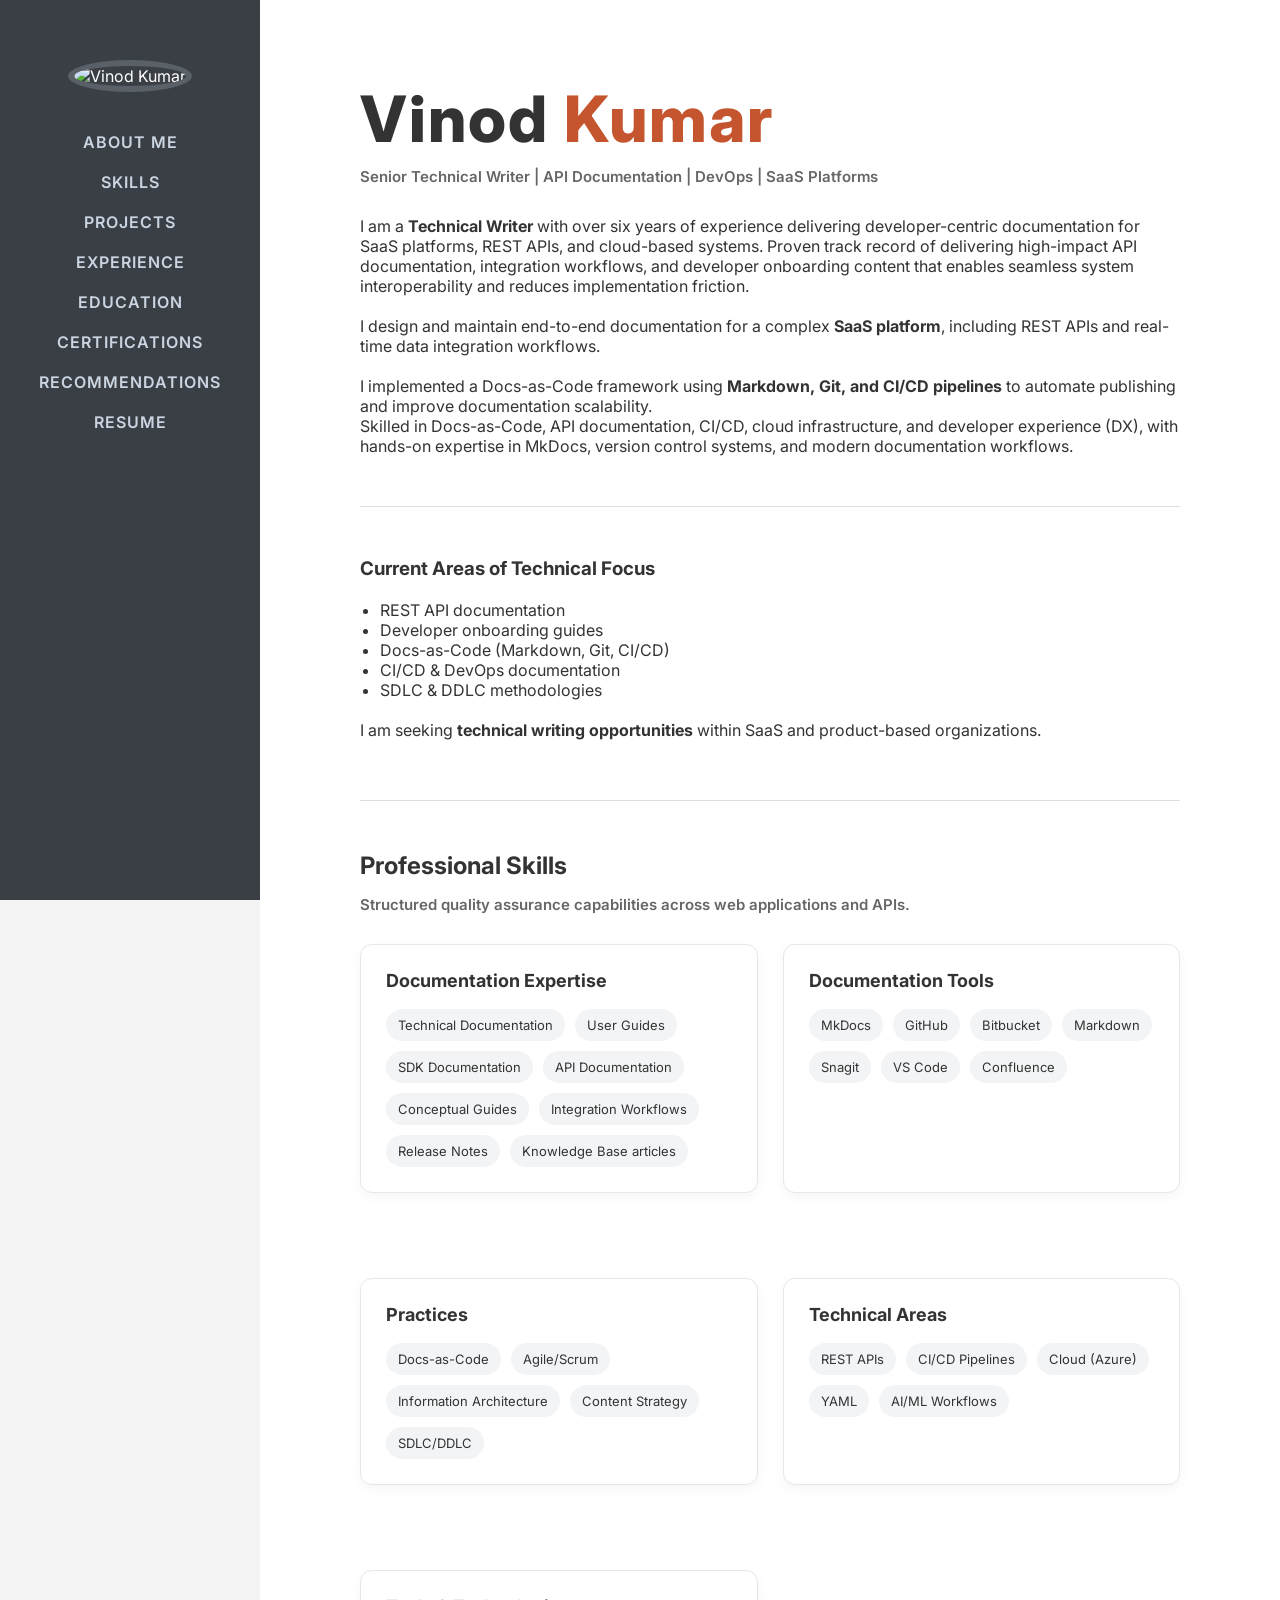
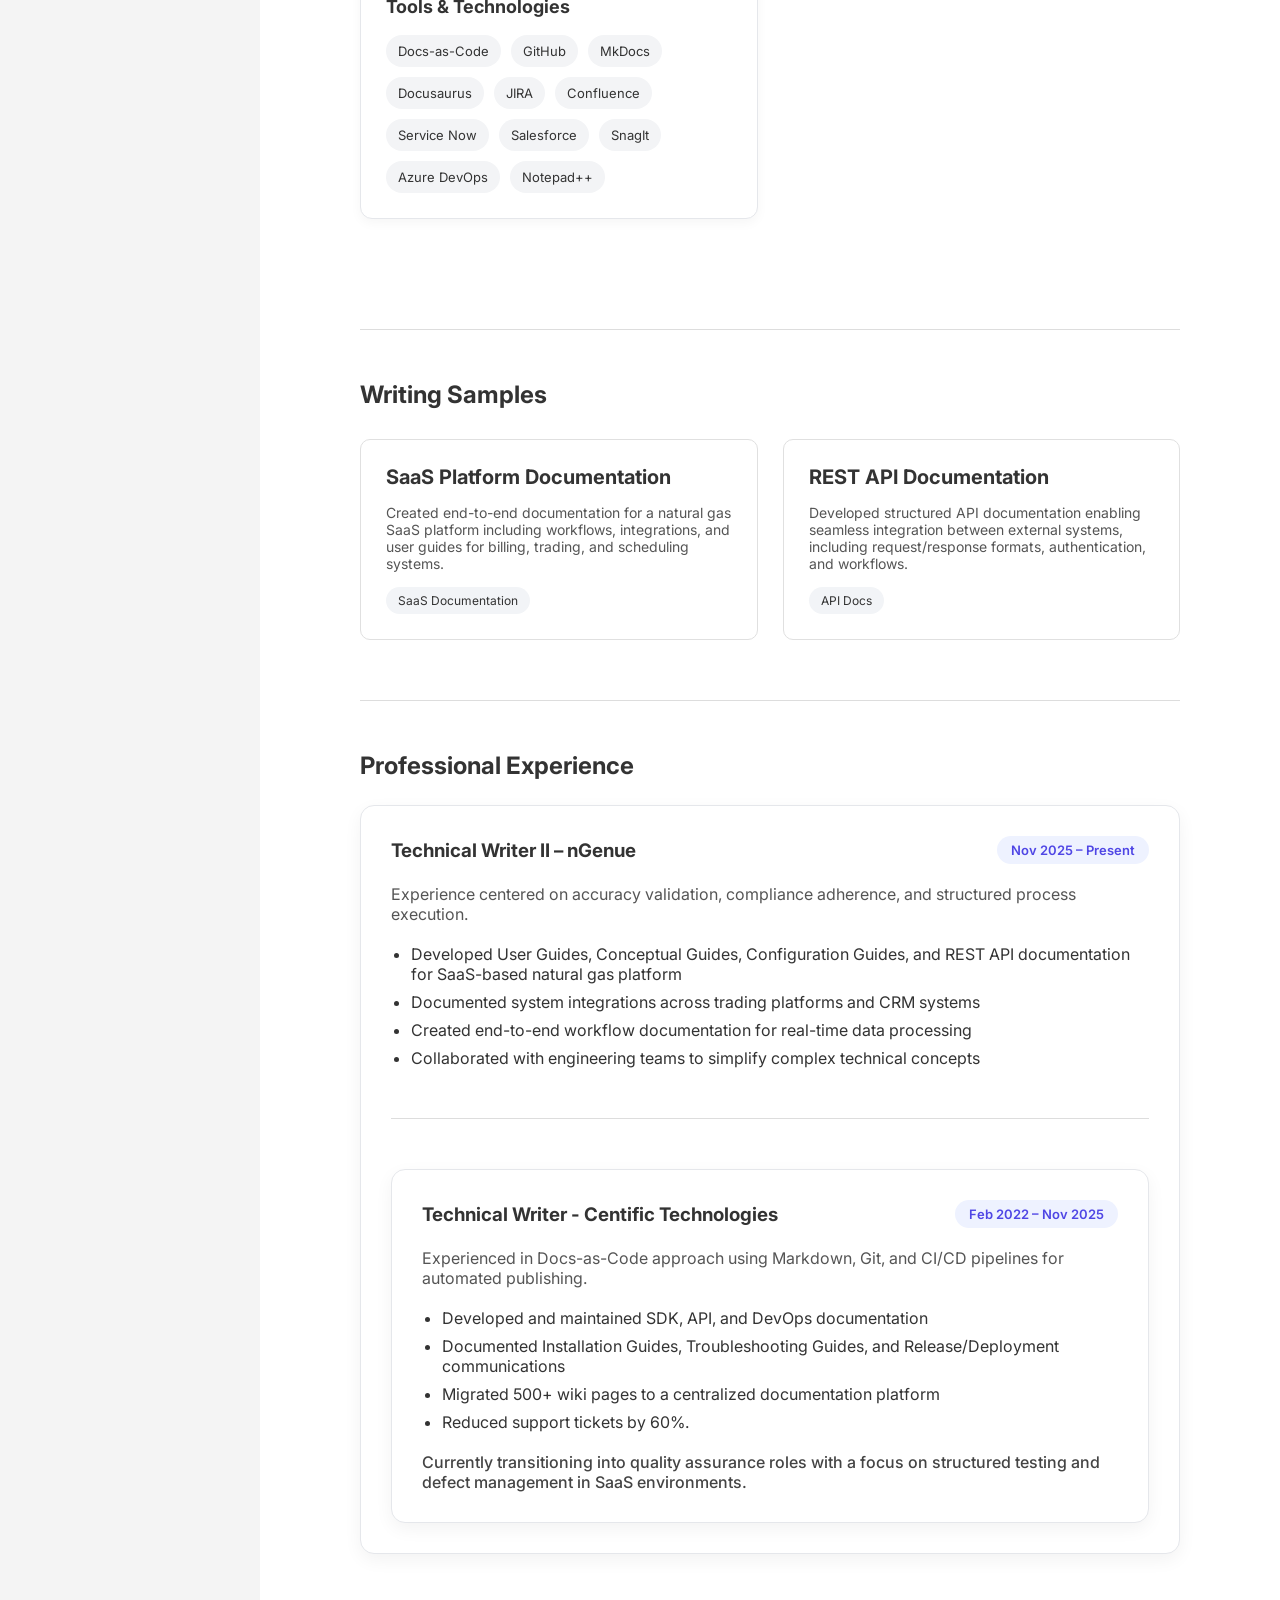
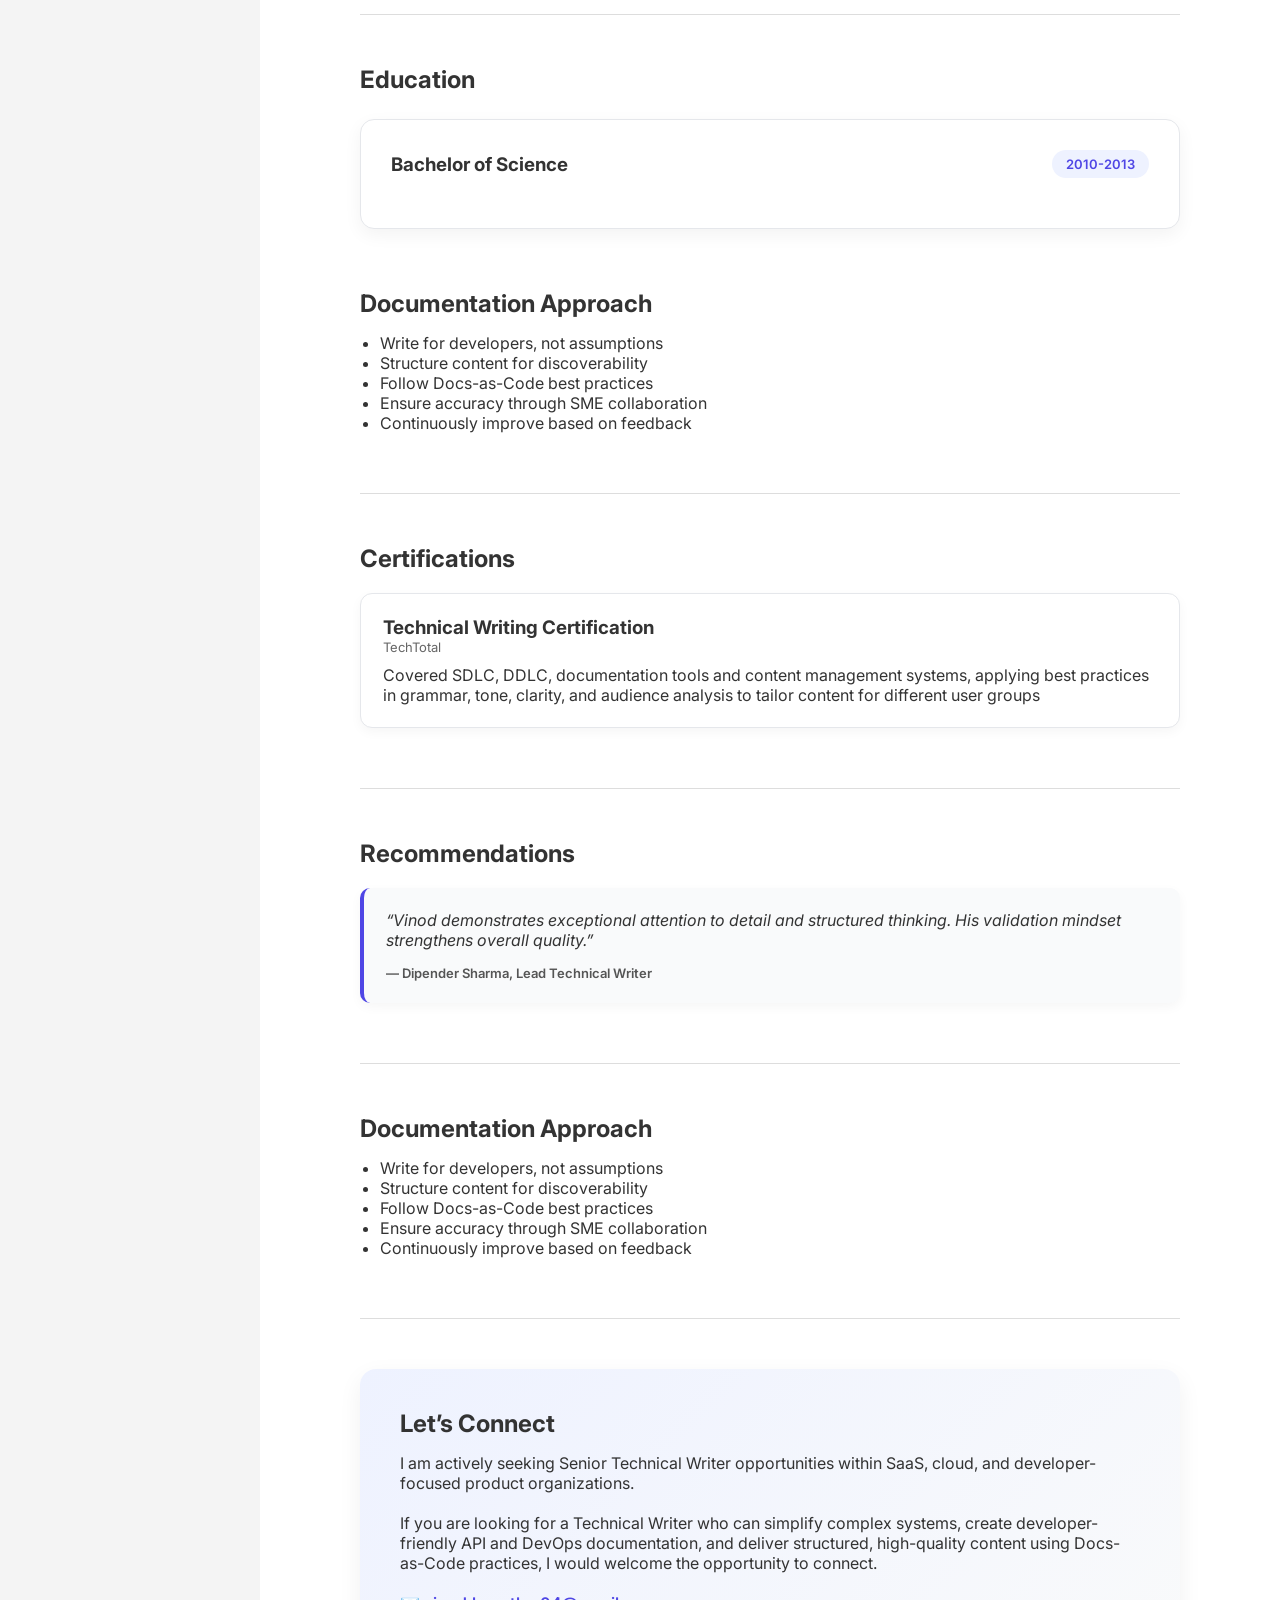
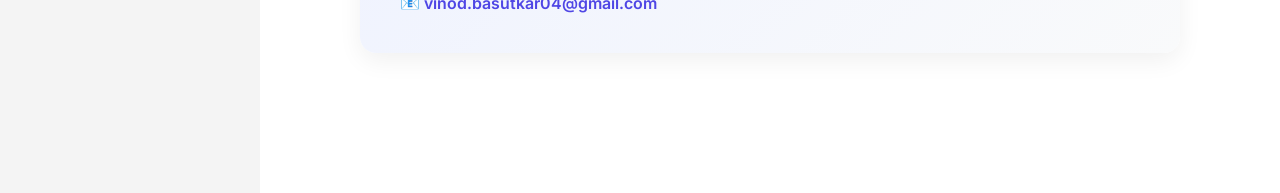
==== index.html @ 5f867245 "Updated tools and technologies" ====
<!DOCTYPE html>
<html lang="en">
<head>
  <meta charset="UTF-8">
  <title>Vinod Kumar</title>
  <meta name="viewport" content="width=device-width, initial-scale=1.0">

  <link rel="stylesheet" href="style.css">
  <link href="https://fonts.googleapis.com/css2?family=Inter:wght@400;600;700;800&display=swap" rel="stylesheet">
</head>

<body>

<div class="layout">

  <!-- SIDEBAR -->
  <aside class="sidebar">
    <div class="profile">
      <img src="profile.jpg" alt="Vinod Kumar">
    </div>
  
    <nav class="nav">
      <a href="#about_me">ABOUT ME</a>
      <a href="#skills">SKILLS</a>
      <a href="#projects">PROJECTS</a>
      <a href="#experience">EXPERIENCE</a>
      <a href="#education">EDUCATION</a>
      <a href="#certifications">CERTIFICATIONS</a>
      <a href="#recommendations">RECOMMENDATIONS</a>
      <a href="Senior Technical Writer_Vinod2026.pdf" download>RESUME</a>
    </nav>
  </aside>

  <!-- MAIN CONTENT -->
  <main class="content">

    <!-- HERO -->
    <section id="about_me" class="hero">
      <h1>Vinod <span>Kumar</span>
      </h1>

      <p class="lead">
      Senior Technical Writer | API Documentation | DevOps | SaaS Platforms
      </p>

      <p>
        I am a <strong>Technical Writer</strong> with over six years of experience delivering developer-centric documentation for SaaS platforms, REST APIs, and cloud-based systems. Proven track record of delivering high-impact API documentation, integration workflows, and developer onboarding content that enables seamless system interoperability and reduces implementation friction.
      </p>
      <br>

      <p>
        I design and maintain end-to-end documentation for a complex <strong>SaaS platform</strong>, including REST APIs and real-time data integration workflows.
      </p>
      <br>

      <p>
        I implemented a Docs-as-Code framework using <strong>Markdown, Git, and CI/CD pipelines</strong> to automate publishing and improve documentation scalability.
      </p>

      <p>
        Skilled in Docs-as-Code, API documentation, CI/CD, cloud infrastructure, and developer experience (DX), with hands-on expertise in MkDocs, version control systems, and modern documentation workflows.
      </p>

      <hr>

      <h3>Current Areas of Technical Focus</h3><br>
      <ul>
          <li>REST API documentation</li>
          <li>Developer onboarding guides</li>
          <li>Docs-as-Code (Markdown, Git, CI/CD)</li>
          <li>CI/CD & DevOps documentation</li>
          <li>SDLC & DDLC methodologies</li>
      </ul>
      <br>
      <p>
          I am seeking <strong>technical writing opportunities</strong> within SaaS and product-based organizations.
      </p>
    </section>

    <hr>

    <h2 id="skills">Professional Skills</h2>
    <p class="lead">
      Structured quality assurance capabilities across web applications and APIs.
    </p>

    <div class="skills-grid">
  
      <section class="skill-card">
        <h3>Documentation Expertise</h3>
        <div class="skill-tags">
          <span>Technical Documentation</span>
          <span>User Guides</span>
          <span>SDK Documentation</span>
          <span>API Documentation</span>
          <span>Conceptual Guides</span>
          <span>Integration Workflows</span>
          <span>Release Notes</span>
          <span>Knowledge Base articles</span>
        </div>
      </section>

      <section class="skill-card">
        <h3>Documentation Tools</h3>
        <div class="skill-tags">
          <span>MkDocs</span>
          <span>GitHub</span>
          <span>Bitbucket</span>
          <span>Markdown</span>
          <span>Snagit</span>
          <span>VS Code</span>
          <span>Confluence</span>
        </div>
      </section>
  
      <section class="skill-card">
        <h3>Practices</h3>
        <div class="skill-tags">
          <span>Docs-as-Code</span>
          <span>Agile/Scrum</span>
          <span>Information Architecture</span>
          <span>Content Strategy</span>
          <span>SDLC/DDLC</span>
        </div>
      </section>

      <section class="skill-card">
        <h3>Technical Areas</h3>
        <div class="skill-tags">
          <span>REST APIs</span>
          <span>CI/CD Pipelines</span>
          <span>Cloud (Azure)</span>
          <span>YAML</span>
          <span>AI/ML Workflows</span>
        </div>
      </section>      

      <section class="skill-card">
        <h3>Tools & Technologies</h3>
        <div class="skill-tags">
          <span>Docs-as-Code</span>
          <span>GitHub</span>
          <span>MkDocs</span>
          <span>Docusaurus</span>
          <span>JIRA</span>
          <span>Confluence</span> 
          <span>Service Now</span>
          <span>Salesforce</span>
          <span>SnagIt</span>
          <span>Azure DevOps</span>
          <span>Notepad++</span>
        </div>
      </section>

  
      <!-- <section class="skill-card">
        <h3>Professional Strengths</h3>
        <div class="skill-tags">
          <span>Attention to detail</span>
          <span>Process discipline</span>
          <span>Root cause analysis</span>
          <span>Clear documentation</span>
        </div>
      </section> -->
  
    </div>

    <hr>

    <!-- PROJECTS -->
    <section id="projects">
      <h2>Writing Samples</h2>
  
      <div class="projects-grid">
  
        <a href="project-saas.html" class="project-card">
          <div class="card-content">
            <h2>SaaS Platform Documentation</h2>
            <p>
              Created end-to-end documentation for a natural gas SaaS platform including workflows, integrations, and user guides for billing, trading, and scheduling systems.
            </p>
            <span class="tag">SaaS Documentation</span>
          </div>
        </a>
  
        <a href="project-api-vinod.html" class="project-card">
          <div class="card-content">
            <h2>REST API Documentation</h2>
            <p>
              Developed structured API documentation enabling seamless integration between external systems, including request/response formats, authentication, and workflows.
            </p>
            <span class="tag">API Docs</span>
          </div>
        </a>
  
      </div>
    </section>

    <hr>

    <section id="experience" class="section-card">
      <h2>Professional Experience</h2>
    
      <div class="experience-card">
        <div class="exp-header">
          <h3>Technical Writer II – nGenue</h3>
          <span class="exp-years">Nov 2025 – Present</span>
        </div>
    
        <p class="exp-summary">
          Experience centered on accuracy validation, compliance adherence, and structured process execution.
        </p>
    
        <ul class="exp-list">
            <li>Developed User Guides, Conceptual Guides, Configuration Guides, and REST API documentation for SaaS-based natural gas platform</li>
            <li>Documented system integrations across trading platforms and CRM systems</li>
            <li>Created end-to-end workflow documentation for real-time data processing</li>
            <li>Collaborated with engineering teams to simplify complex technical concepts</li>
        </ul>

        <hr>

              <div class="experience-card">
        <div class="exp-header">
          <h3>Technical Writer - Centific Technologies</h3>
          <span class="exp-years">Feb 2022 – Nov 2025</span>
        </div>
    
        <p class="exp-summary">
          Experienced in Docs-as-Code approach using Markdown, Git, and CI/CD pipelines for automated publishing.
        </p>
    
        <ul class="exp-list">
            <li>Developed and maintained SDK, API, and DevOps documentation</li>
            <li>Documented Installation Guides, Troubleshooting Guides, and Release/Deployment communications</li>
            <li>Migrated 500+ wiki pages to a centralized documentation platform</li>
            <li>Reduced support tickets by 60%.</li>
        </ul>
    
        <p class="exp-transition">
          Currently transitioning into quality assurance roles with a focus on structured testing and defect management in SaaS environments.
        </p>
      </div>
    </section>
    

    <hr>

    <section id="education" class="section-card">
      <h2>Education</h2>

      <div class="experience-card">
        <div class="exp-header">
          <h3>Bachelor of Science</h3>
          <span class="exp-years">2010-2013</span>
        </div>
        <br>
      </div>
    </section>    

    <section>
      <h2>Documentation Approach</h2>

      <ul>
        <li>Write for developers, not assumptions</li>
        <li>Structure content for discoverability</li>
        <li>Follow Docs-as-Code best practices</li>
        <li>Ensure accuracy through SME collaboration</li>
        <li>Continuously improve based on feedback</li>
      </ul>
    </section>

    <hr>

<section id="certifications">
  <h2>Certifications</h2>

  <div class="cert-grid">

    <div class="cert-card">
      <h3>Technical Writing Certification</h3>
      <p class="cert-meta">TechTotal</p>
      <p>
        Covered SDLC, DDLC, documentation tools and content management systems, applying best practices in grammar, tone, clarity, and audience analysis to tailor content for different user groups
      </p>
    </div>

  </div>
</section>

<hr>

<section id="recommendations">
  <h2>Recommendations</h2>

  <div class="recommend-grid">

    <div class="recommend-card">
      <p class="quote">
        “Vinod demonstrates exceptional attention to detail and structured thinking. His validation mindset strengthens overall quality.”
      </p>
      <p class="author">— Dipender Sharma, Lead Technical Writer </p>
    </div>

  </div>
</section>

<hr>

<section>
  <h2>Documentation Approach</h2>

  <ul>
    <li>Write for developers, not assumptions</li>
    <li>Structure content for discoverability</li>
    <li>Follow Docs-as-Code best practices</li>
    <li>Ensure accuracy through SME collaboration</li>
    <li>Continuously improve based on feedback</li>
  </ul>
</section>

<hr>

<section class="connect-card">
  <h2>Let’s Connect</h2>

  <p>
    I am actively seeking Senior Technical Writer opportunities</strong> within SaaS, cloud, and developer-focused product organizations.
  </p>
  <br>
  <p>
    If you are looking for a Technical Writer who can simplify complex systems, create developer-friendly API and DevOps documentation, and deliver structured, high-quality content using Docs-as-Code practices, I would welcome the opportunity to connect.
  </p>

  <div class="contact-box">
    📧 
    <a href="mailto:vinod.basutkar04@gmail.com">vinod.basutkar04@gmail.com</a>
  </div>
</section>

</main>

</div>

<script src="script.js"></script>

</body>
</html>
---- style.css ----
* {
    margin: 0;
    padding: 0;
    box-sizing: border-box;
  }
  
  body {
    font-family: 'Inter', sans-serif;
    color: #333;
    background: #f4f4f4;
  }
  
  .layout {
    display: flex;
    min-height: 100vh;
  }
  
  /* SIDEBAR */
  
  .sidebar {
    width: 260px;
    background: #3a3f45;
    color: white;
    padding: 60px 20px;
    text-align: center;
    position: fixed;
    height: 100vh;
  }
  
  .profile img {
    width: 140px;
    height: 140px;
    border-radius: 50%;
    border: 6px solid #5a6068;
    margin-bottom: 40px;
    object-fit: cover;
  }
  
  .nav {
    display: flex;
    flex-direction: column;
    gap: 20px;
  }
  
  .nav a {
    color: #cbd5e1;
    text-decoration: none;
    font-weight: 600;
    letter-spacing: 1px;
  }
  
  .nav a:hover {
    color: white;
  }
  
  /* MAIN CONTENT */
  
  .content {
    margin-left: 260px;
    padding: 80px 100px;
    flex: 1;
    background: #ffffff;
  }
  
  /* HERO */
  
  .hero h1 {
    font-size: 4rem;
    font-weight: 800;
    letter-spacing: 2px;
    margin-bottom: 10px;
  }
  
  .hero h1 span {
    color: #c4552f;
  }
  
  .lead {
    font-size: 1.2rem;
    font-weight: 600;
    margin-bottom: 25px;
    color: #555;
  }
  
  section {
    margin-bottom: 60px;
  }
  
  h2 {
    font-size: 1.5rem;
    margin-bottom: 15px;
  }
  
  ul {
    margin-left: 20px;
  }
  
  hr {
    margin: 50px 0;
    border: none;
    border-top: 1px solid #ddd;
  }
  
  /* Responsive */
  
  @media (max-width: 900px) {
    .sidebar {
      display: none;
    }
  
    .content {
      margin-left: 0;
      padding: 40px 20px;
    }
  }

  .skills-block {
    margin-bottom: 50px;
  }
  
  .skills-block h3 {
    margin-bottom: 15px;
    font-size: 1.1rem;
    letter-spacing: 1px;
  }
  
  .skills-block ul {
    list-style: none;
    padding-left: 0;
  }
  
  .skills-block li {
    margin-bottom: 8px;
    position: relative;
    padding-left: 20px;
  }
  
  .skills-block li::before {
    content: "›";
    position: absolute;
    left: 0;
    color: #c4552f;
    font-weight: bold;
  }
  
  .nav a.active {
    color: white;
    font-weight: 700;
  }

  ol {
    counter-reset: item;
    margin-left: 0;
    padding-left: 0;
  }
  
  ol li {
    list-style-position: outside;
    margin-left: 25px;
    margin-bottom: 12px;
    padding-left: 5px;
  }
  
  .projects-grid {
    display: grid;
    grid-template-columns: repeat(auto-fit, minmax(280px, 1fr));
    gap: 25px;
    margin-top: 30px;
  }
  
  .project-card {
    text-decoration: none;
    color: inherit;
    background: #ffffff;
    border: 1px solid #e0e0e0;
    border-radius: 10px;
    padding: 25px;
    transition: all 0.3s ease;
    display: block;
  }
  
  .project-card:hover {
    transform: translateY(-5px);
    box-shadow: 0 8px 20px rgba(212, 5, 5, 0.08);
    border-color: #999;
  }
  
  .project-card h2 {
    margin-top: 0;
    font-size: 20px;
  }
  
  .project-card p {
    margin: 15px 0;
    font-size: 14px;
    color: #555;
  }
  
  .tag {
    display: inline-block;
    padding: 6px 12px;
    font-size: 12px;
    background: #f2f4f7;
    border-radius: 20px;
    color: #333;
  }

  .api-doc {
    max-width: 900px;
  }
  
  .lead {
    font-size: 14px;
    color: #555;
    margin-bottom: 30px;
  }
  
  .doc-card {
    background: #ffffff;
    border: 1px solid #e5e7eb;
    border-radius: 10px;
    padding: 25px;
    margin-bottom: 30px;
    box-shadow: 0 4px 12px rgba(0,0,0,0.04);
  }
  
  .meta-grid {
    display: grid;
    grid-template-columns: repeat(auto-fit, minmax(200px, 1fr));
    gap: 15px;
    font-size: 14px;
  }
  
  .meta-grid span {
    display: block;
    font-weight: 600;
    color: #666;
    font-size: 12px;
    text-transform: uppercase;
    margin-bottom: 5px;
  }
  
  .endpoint {
    display: flex;
    align-items: center;
    gap: 12px;
    margin: 15px 0;
  }
  
  .method {
    padding: 6px 12px;
    border-radius: 6px;
    font-weight: 600;
    font-size: 13px;
    color: white;
  }
  
  .method.get {
    background: #2ecc71;
  }
  
  .route {
    font-family: monospace;
    font-size: 15px;
  }
  
  .code-block {
    background: #1c2d63;
    color: #f8f8f2;
    padding: 18px;
    border-radius: 8px;
    font-family: monospace;
    font-size: 13px;
    overflow-x: auto;
  }
  
  .field-list li {
    margin-bottom: 8px;
  }

  .skills-page {
    max-width: 1000px;
  }
  
  .lead {
    font-size: 15px;
    color: #666;
    margin-bottom: 30px;
  }
  
  .skills-grid {
    display: grid;
    grid-template-columns: repeat(auto-fit, minmax(280px, 1fr));
    gap: 25px;
  }
  
  .skill-card {
    background: #ffffff;
    border: 1px solid #e5e7eb;
    border-radius: 12px;
    padding: 25px;
    transition: all 0.3s ease;
    box-shadow: 0 4px 12px rgba(0,0,0,0.04);
  }
  
  .skill-card:hover {
    transform: translateY(-6px);
    box-shadow: 0 10px 24px rgba(0,0,0,0.08);
  }
  
  .skill-card h3 {
    margin-top: 0;
    margin-bottom: 18px;
    font-size: 18px;
  }
  
  .skill-tags {
    display: flex;
    flex-wrap: wrap;
    gap: 10px;
  }
  
  .skill-tags span {
    background: #f3f4f6;
    padding: 8px 12px;
    border-radius: 20px;
    font-size: 13px;
    color: #333;
  }

  /* Certifications */
.cert-grid {
  display: grid;
  grid-template-columns: repeat(auto-fit, minmax(280px, 1fr));
  gap: 25px;
  margin-top: 20px;
}

.cert-card {
  background: #ffffff;
  border: 1px solid #e5e7eb;
  border-radius: 12px;
  padding: 22px;
  box-shadow: 0 4px 12px rgba(0,0,0,0.04);
  transition: all 0.3s ease;
}

.cert-card:hover {
  transform: translateY(-5px);
  box-shadow: 0 10px 22px rgba(0,0,0,0.08);
}

.cert-meta {
  font-size: 13px;
  color: #666;
  margin-bottom: 10px;
}

/* Recommendations */
.recommend-grid {
  display: grid;
  grid-template-columns: repeat(auto-fit, minmax(280px, 1fr));
  gap: 25px;
  margin-top: 20px;
}

.recommend-card {
  background: #f9fafb;
  border-left: 4px solid #4f46e5;
  padding: 22px;
  border-radius: 10px;
  box-shadow: 0 4px 12px rgba(0,0,0,0.04);
}

.quote {
  font-style: italic;
  color: #333;
  margin-bottom: 15px;
}

.author {
  font-size: 13px;
  font-weight: 600;
  color: #555;
}


/* Section Wrapper */
.section-card {
  margin-bottom: 60px;
}

.section-card h2 {
  margin-bottom: 25px;
}

/* Experience */
.experience-card {
  background: #ffffff;
  border: 1px solid #e5e7eb;
  border-radius: 14px;
  padding: 30px;
  box-shadow: 0 6px 18px rgba(0,0,0,0.05);
}

.exp-header {
  display: flex;
  justify-content: space-between;
  align-items: center;
}

.exp-years {
  background: #eef2ff;
  color: #4f46e5;
  padding: 6px 14px;
  border-radius: 20px;
  font-size: 13px;
  font-weight: 600;
}

.exp-summary {
  margin: 20px 0;
  color: #555;
}

.exp-list li {
  margin-bottom: 8px;
}

.exp-transition {
  margin-top: 20px;
  font-weight: 500;
  color: #444;
}

/* Education */
.education-card {
  background: #ffffff;
  border: 1px solid #e5e7eb;
  border-radius: 14px;
  padding: 30px;
  box-shadow: 0 6px 18px rgba(0,0,0,0.05);
}

/* Philosophy */
.philosophy-grid {
  display: grid;
  grid-template-columns: repeat(auto-fit, minmax(220px, 1fr));
  gap: 20px;
}

.philo-box {
  background: #f9fafb;
  padding: 18px;
  border-radius: 10px;
  text-align: center;
  font-weight: 500;
  border: 1px solid #e5e7eb;
}

/* Connect */
.connect-card {
  background: linear-gradient(135deg, #eef2ff, #f9fafb);
  padding: 40px;
  border-radius: 16px;
  text-align: left;
  box-shadow: 0 8px 24px rgba(0,0,0,0.06);
}

.contact-box {
  margin-top: 20px;
  font-size: 16px;
}

.contact-box a {
  text-decoration: none;
  font-weight: 600;
  color: #4f46e5;
}
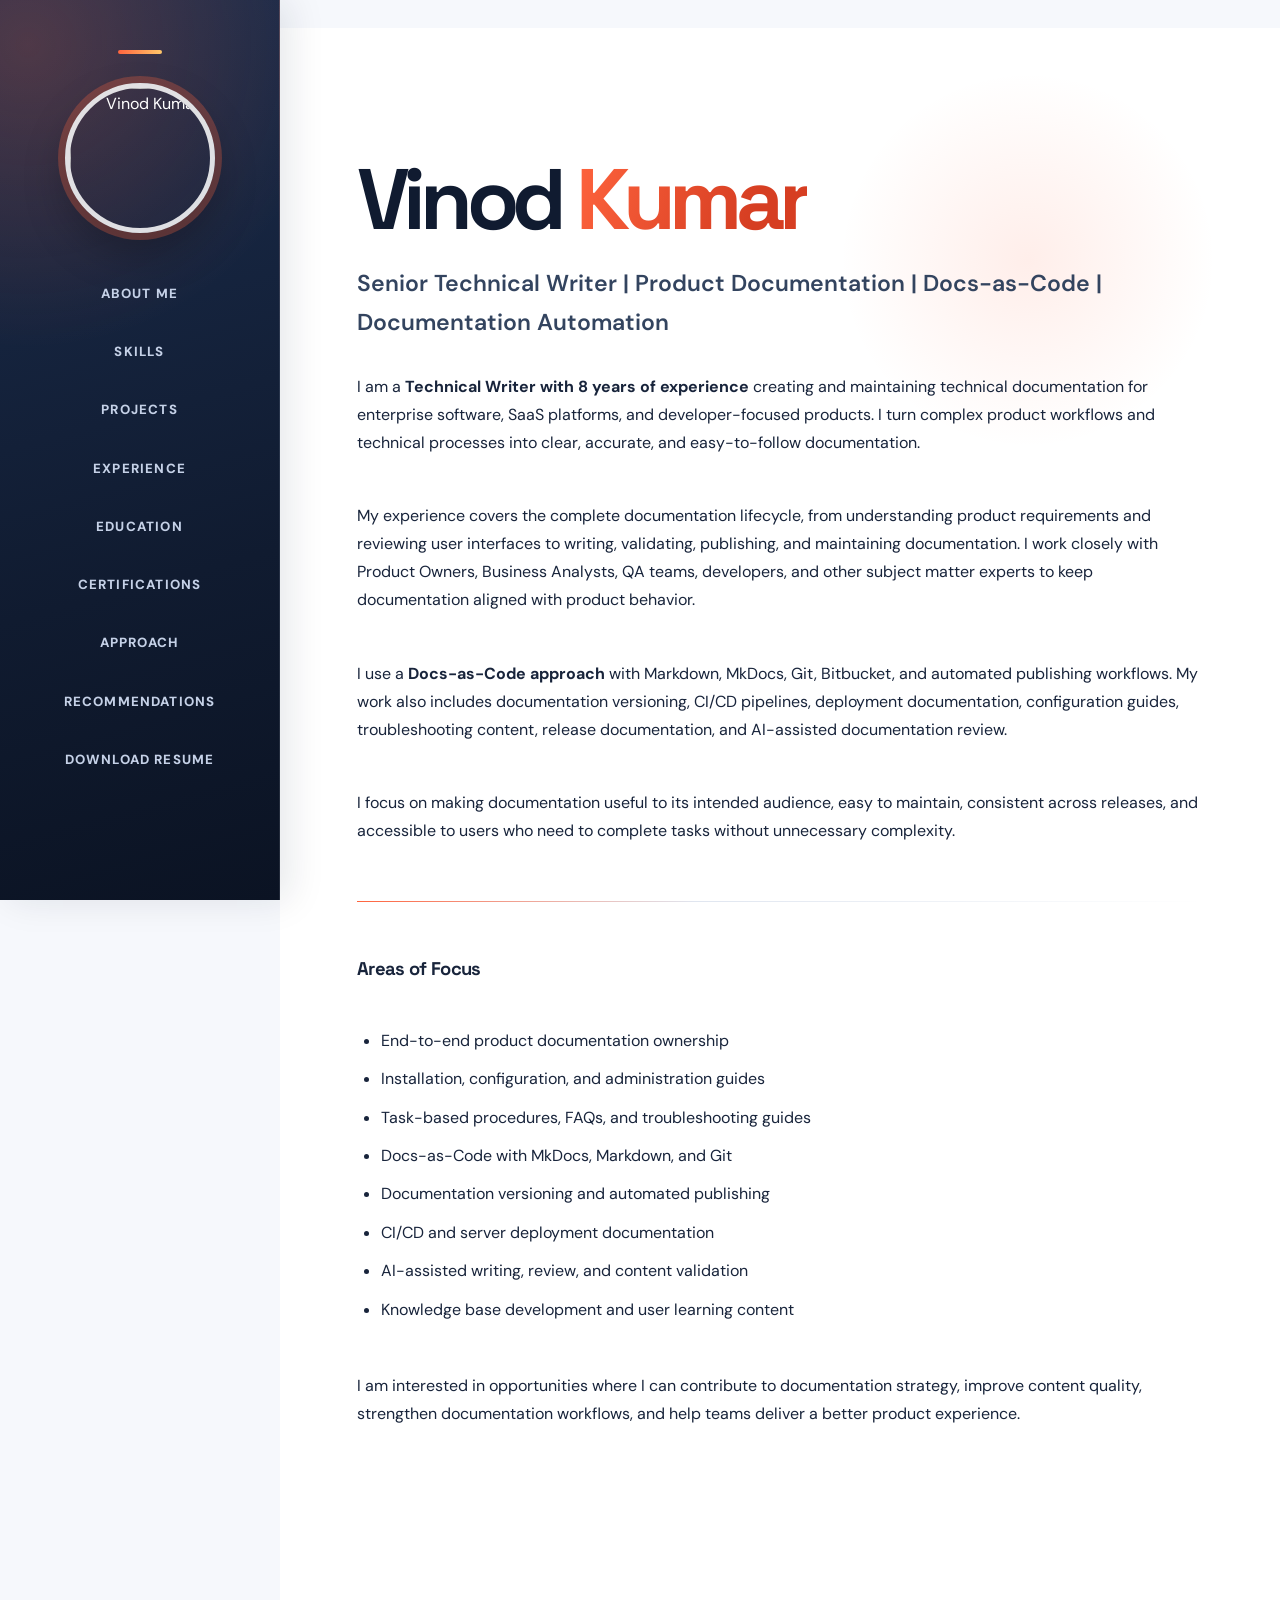
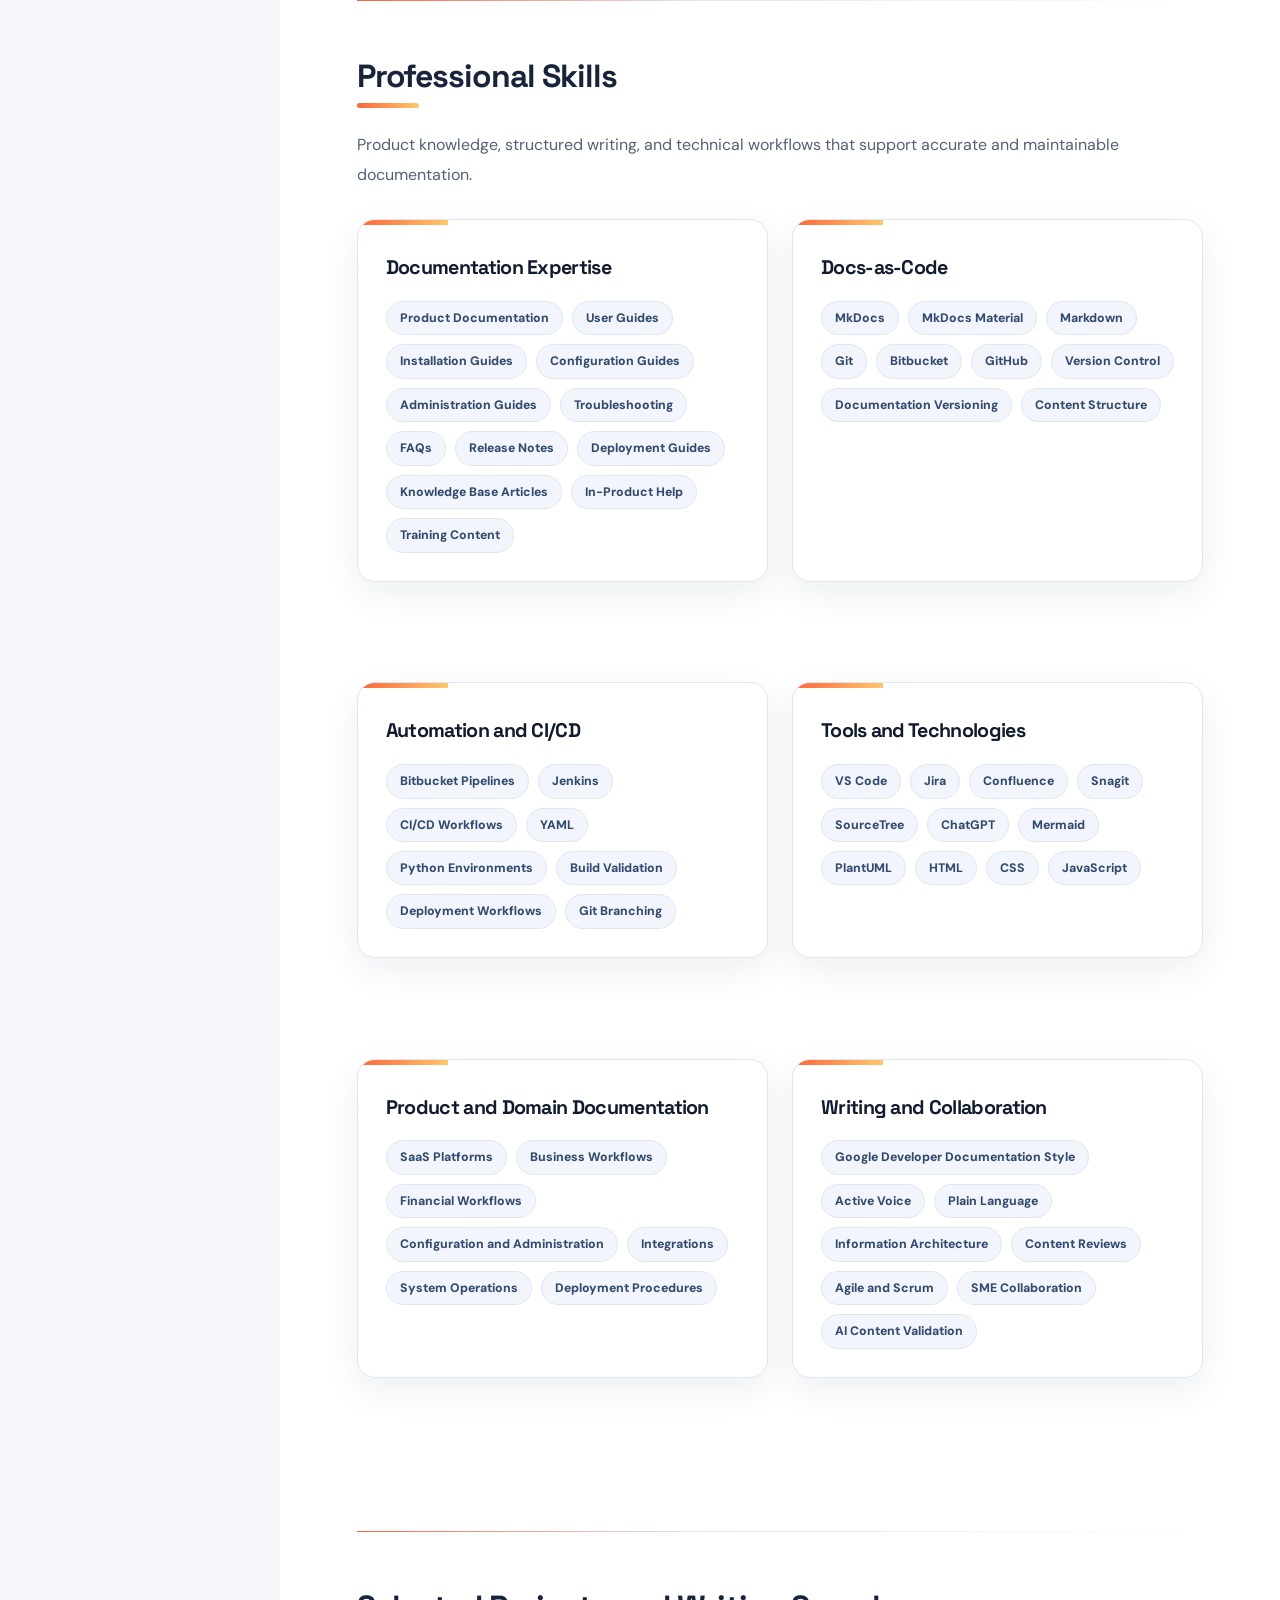
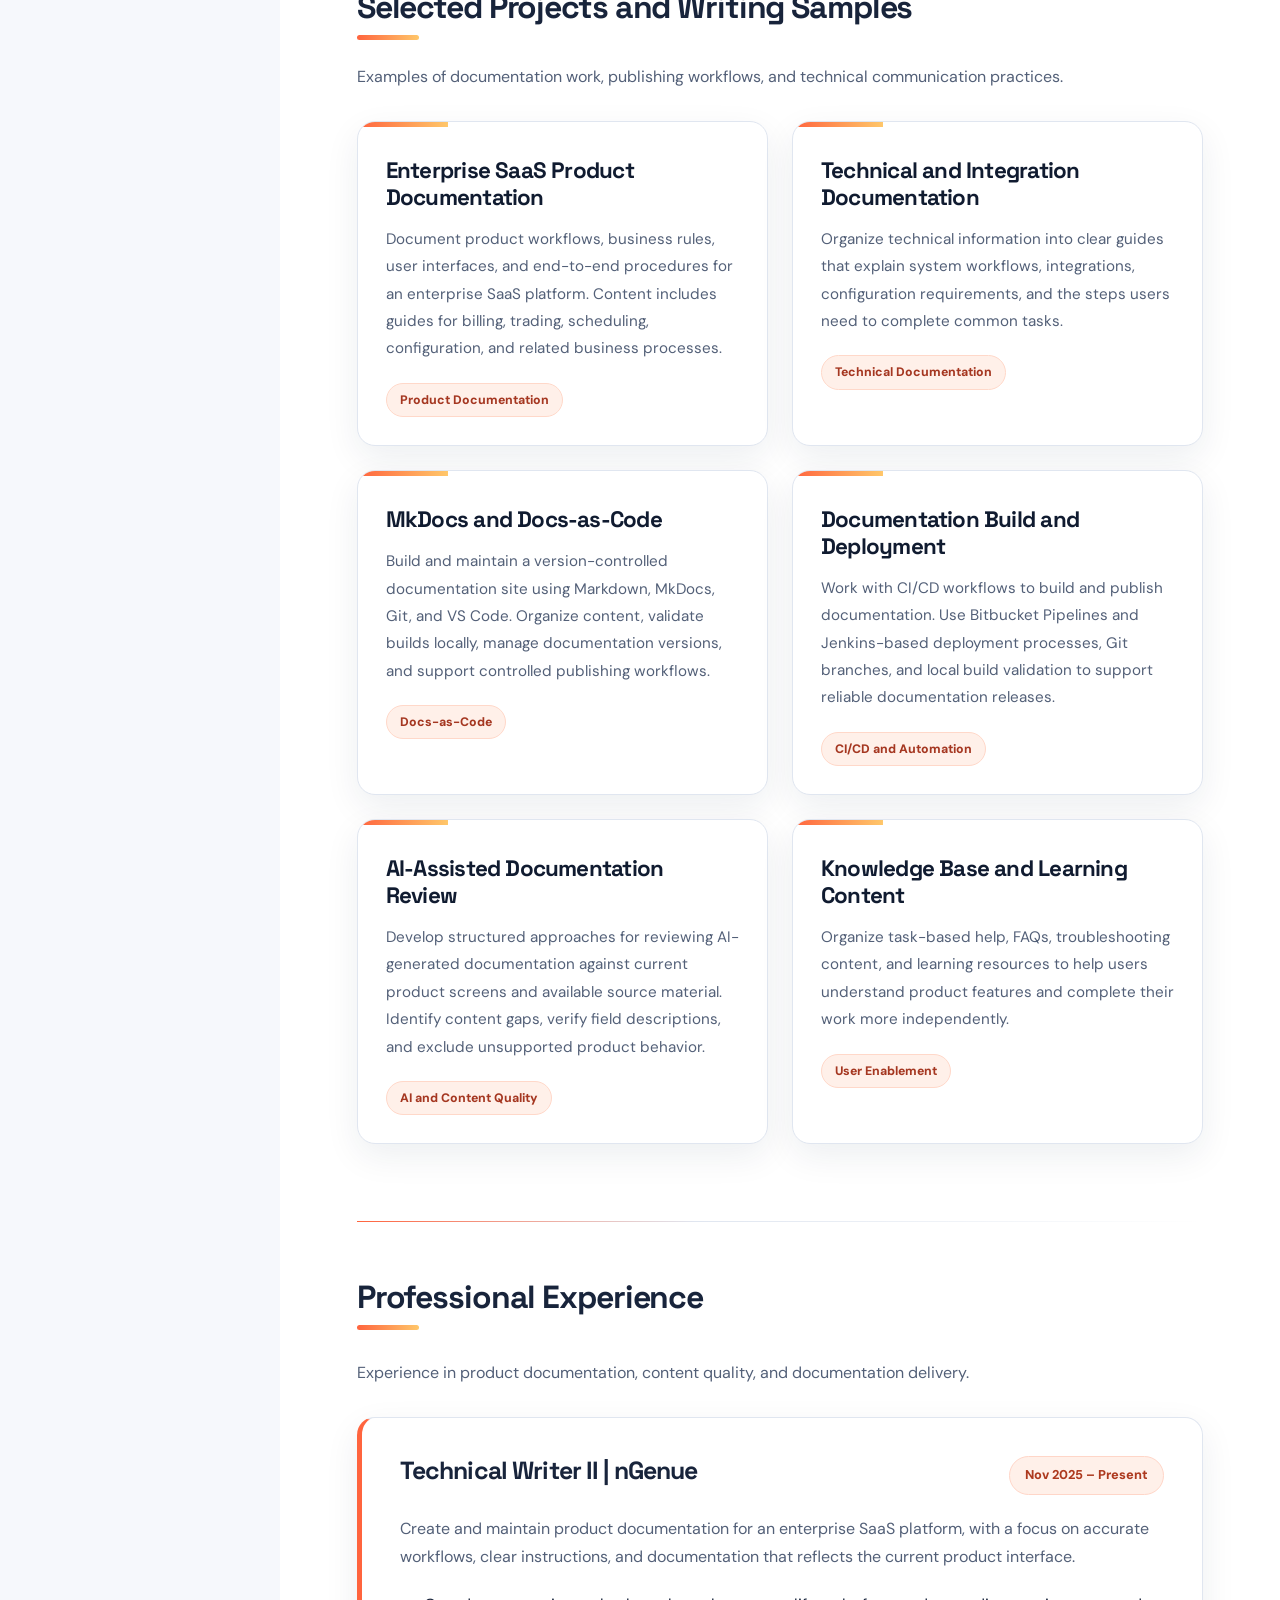
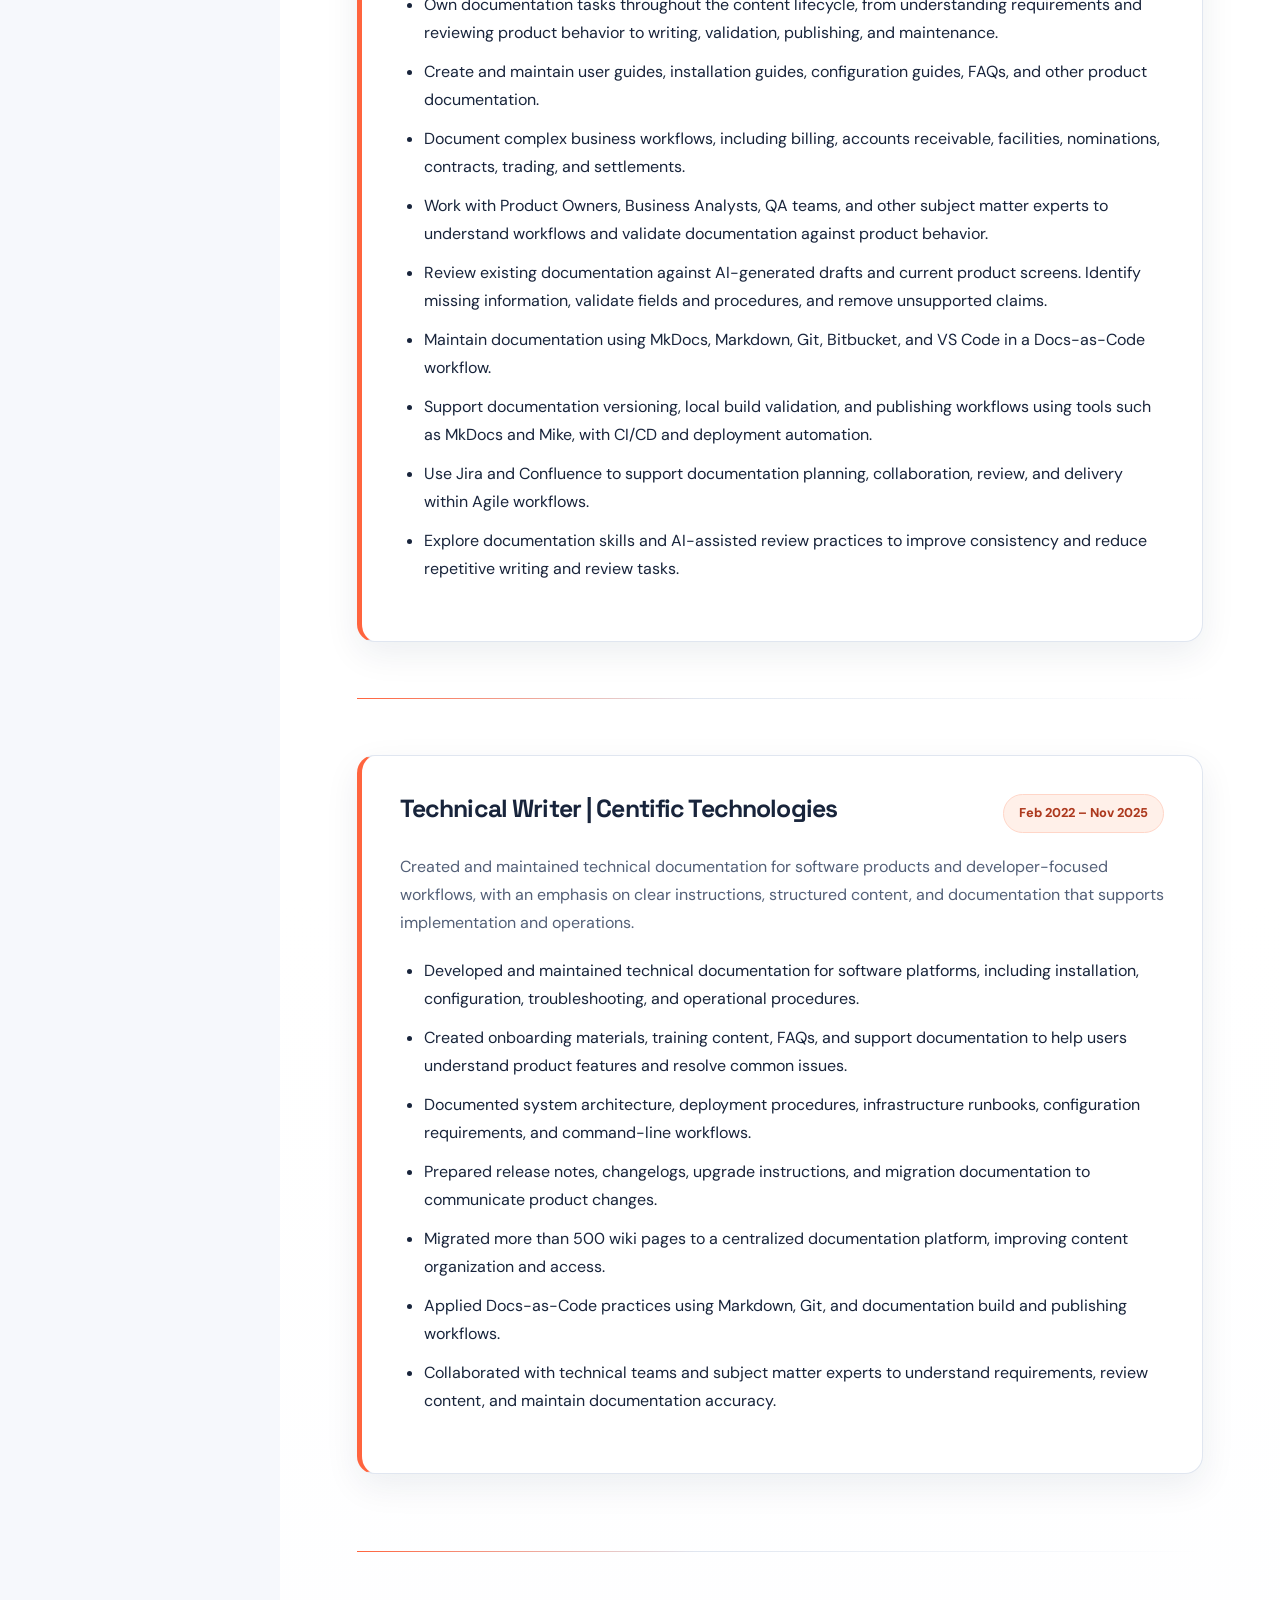
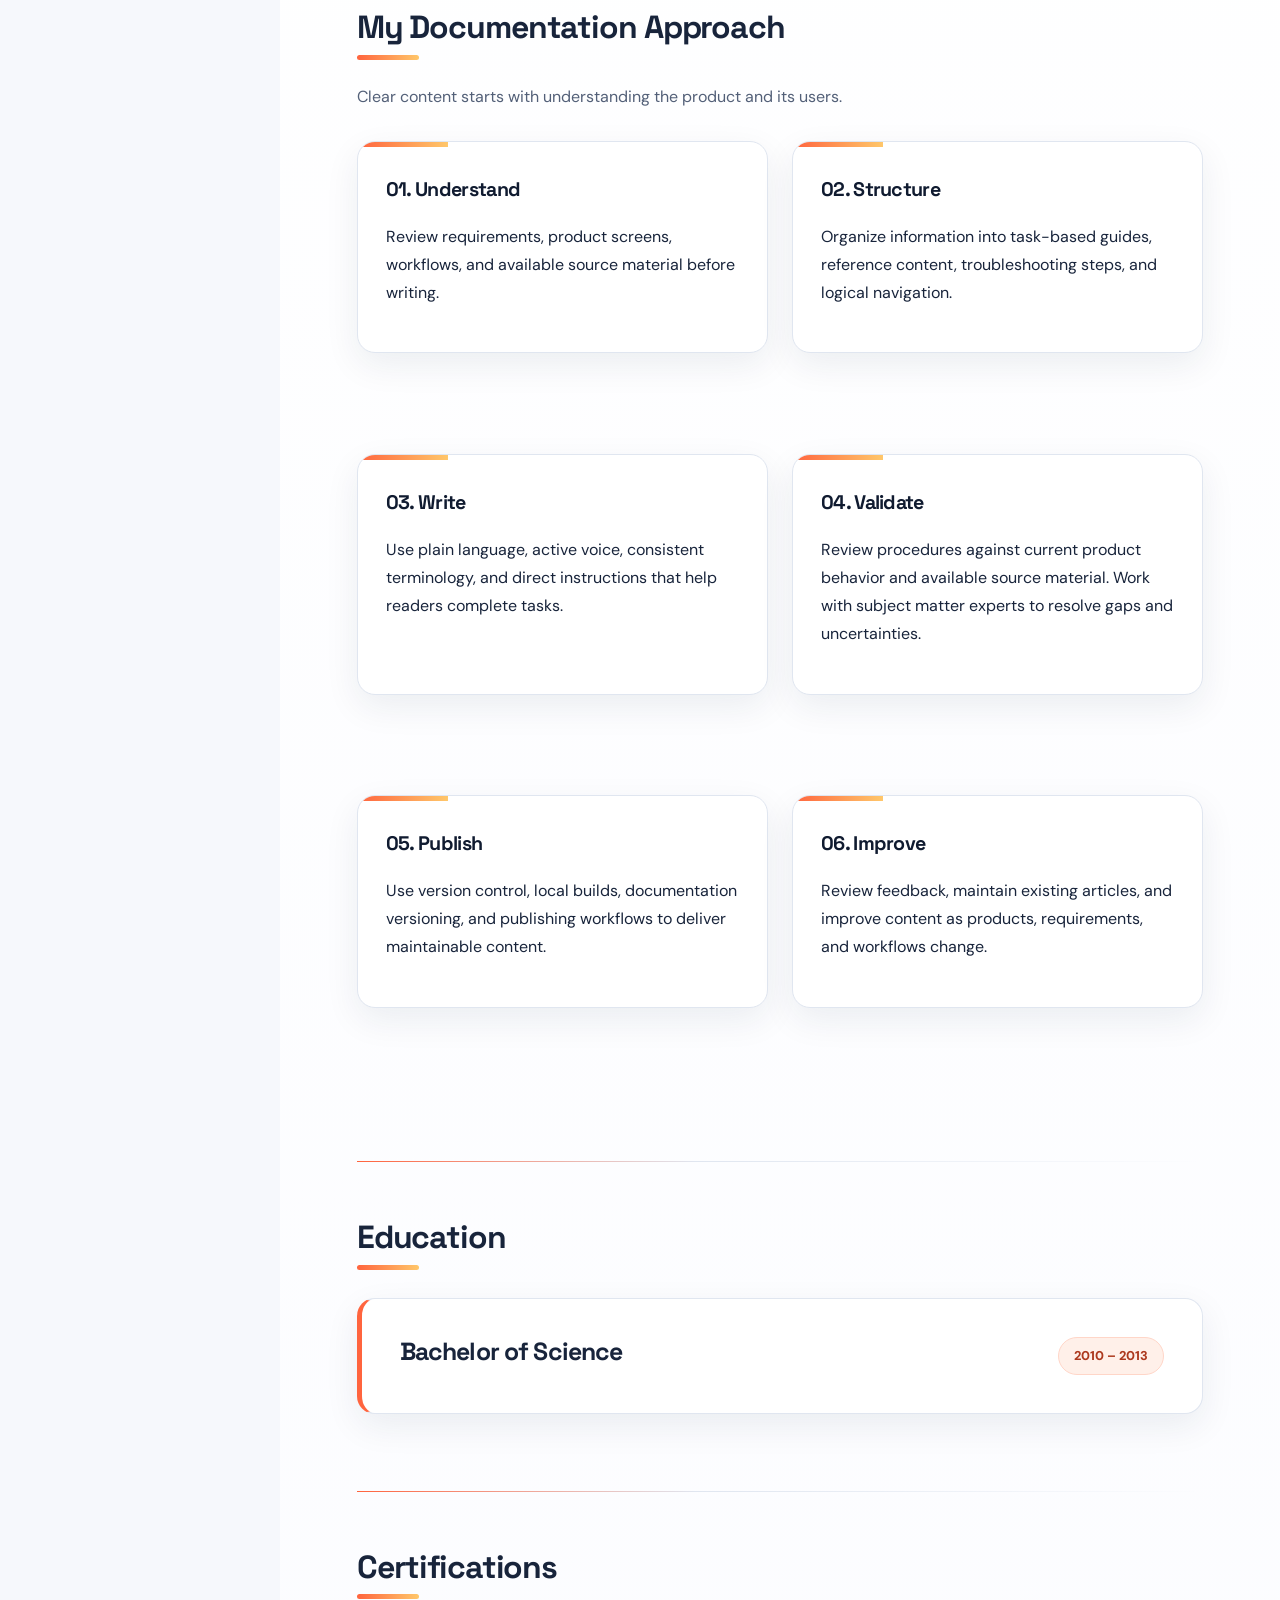
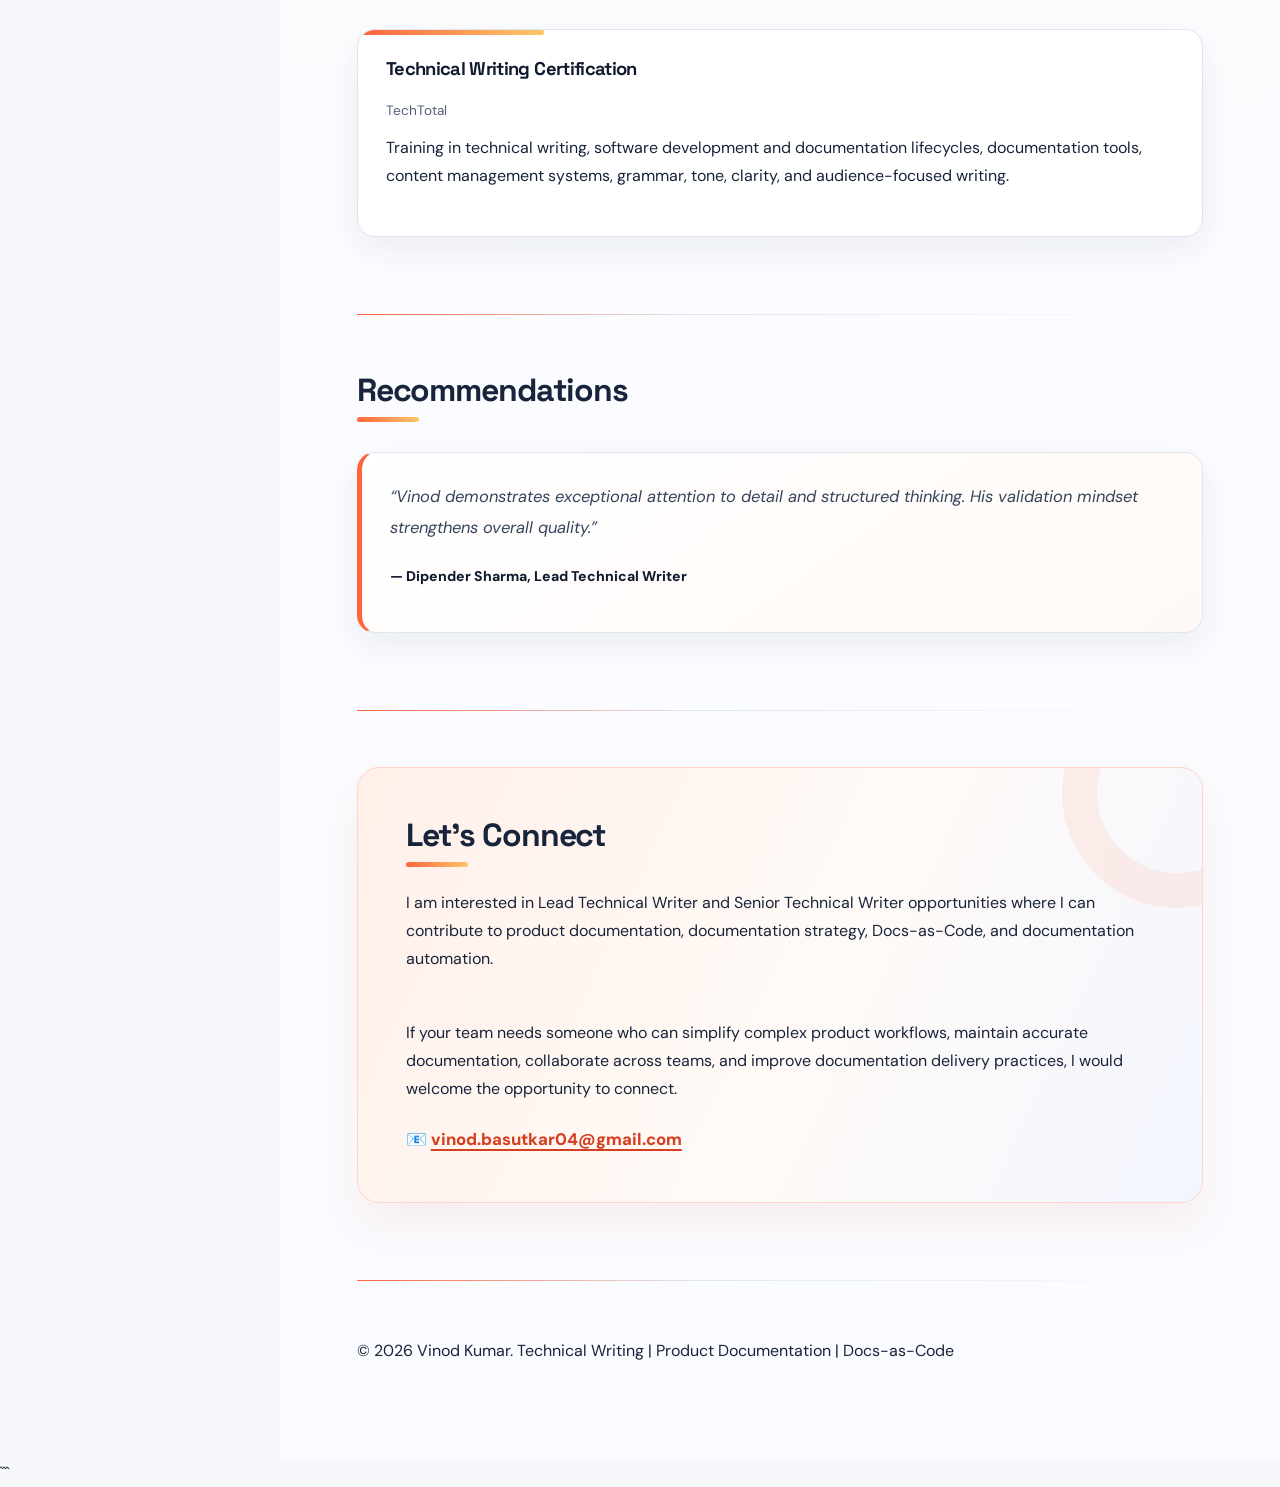
==== commit f5574c72: "Updated the index file" ====
--- a/index.html
+++ b/index.html
@@ -1,12 +1,17 @@
+```html
 <!DOCTYPE html>
 <html lang="en">
 <head>
   <meta charset="UTF-8">
-  <title>Vinod Kumar</title>
   <meta name="viewport" content="width=device-width, initial-scale=1.0">
+  <meta name="description" content="Vinod Kumar, Senior Technical Writer specializing in product documentation, Docs-as-Code, MkDocs, documentation automation, and developer enablement.">
+  <meta name="author" content="Vinod Kumar">
+  <meta name="theme-color" content="#111827">
+
+  <title>Vinod Kumar | Senior Technical Writer</title>
 
   <link rel="stylesheet" href="style.css">
-  <link href="https://fonts.googleapis.com/css2?family=Inter:wght@400;600;700;800&display=swap" rel="stylesheet">
+  <link href="https://fonts.googleapis.com/css2?family=Inter:wght@400;500;600;700;800&display=swap" rel="stylesheet">
 </head>
 
 <body>
@@ -18,331 +23,583 @@
     <div class="profile">
       <img src="profile.jpg" alt="Vinod Kumar">
     </div>
-  
-    <nav class="nav">
+
+    <nav class="nav" aria-label="Main navigation">
       <a href="#about_me">ABOUT ME</a>
       <a href="#skills">SKILLS</a>
       <a href="#projects">PROJECTS</a>
       <a href="#experience">EXPERIENCE</a>
       <a href="#education">EDUCATION</a>
       <a href="#certifications">CERTIFICATIONS</a>
+      <a href="#approach">APPROACH</a>
       <a href="#recommendations">RECOMMENDATIONS</a>
-      <a href="Senior Technical Writer_Vinod2026.pdf" download>RESUME</a>
+      <a href="Senior Technical Writer_Vinod2026.pdf" download>DOWNLOAD RESUME</a>
     </nav>
   </aside>
 
   <!-- MAIN CONTENT -->
   <main class="content">
 
-    <!-- HERO -->
+    <!-- HERO / ABOUT ME -->
     <section id="about_me" class="hero">
-      <h1>Vinod <span>Kumar</span>
-      </h1>
+      <h1>Vinod <span>Kumar</span></h1>
 
       <p class="lead">
-      Senior Technical Writer | API Documentation | DevOps | SaaS Platforms
-      </p>
-
-      <p>
-        I am a <strong>Technical Writer</strong> with over six years of experience delivering developer-centric documentation for SaaS platforms, REST APIs, and cloud-based systems. Proven track record of delivering high-impact API documentation, integration workflows, and developer onboarding content that enables seamless system interoperability and reduces implementation friction.
-      </p>
+        Senior Technical Writer | Product Documentation | Docs-as-Code | Documentation Automation
+      </p>
+
+      <p>
+        I am a <strong>Technical Writer with 8 years of experience</strong>
+        creating and maintaining technical documentation for enterprise
+        software, SaaS platforms, and developer-focused products. I turn
+        complex product workflows and technical processes into clear,
+        accurate, and easy-to-follow documentation.
+      </p>
+
       <br>
 
       <p>
-        I design and maintain end-to-end documentation for a complex <strong>SaaS platform</strong>, including REST APIs and real-time data integration workflows.
-      </p>
+        My experience covers the complete documentation lifecycle, from
+        understanding product requirements and reviewing user interfaces
+        to writing, validating, publishing, and maintaining documentation.
+        I work closely with Product Owners, Business Analysts, QA teams,
+        developers, and other subject matter experts to keep documentation
+        aligned with product behavior.
+      </p>
+
       <br>
 
       <p>
-        I implemented a Docs-as-Code framework using <strong>Markdown, Git, and CI/CD pipelines</strong> to automate publishing and improve documentation scalability.
-      </p>
-
-      <p>
-        Skilled in Docs-as-Code, API documentation, CI/CD, cloud infrastructure, and developer experience (DX), with hands-on expertise in MkDocs, version control systems, and modern documentation workflows.
+        I use a <strong>Docs-as-Code approach</strong> with Markdown, MkDocs,
+        Git, Bitbucket, and automated publishing workflows. My work also
+        includes documentation versioning, CI/CD pipelines, deployment
+        documentation, configuration guides, troubleshooting content,
+        release documentation, and AI-assisted documentation review.
+      </p>
+
+      <br>
+
+      <p>
+        I focus on making documentation useful to its intended audience,
+        easy to maintain, consistent across releases, and accessible to
+        users who need to complete tasks without unnecessary complexity.
       </p>
 
       <hr>
 
-      <h3>Current Areas of Technical Focus</h3><br>
+      <h3>Areas of Focus</h3>
+      <br>
+
       <ul>
-          <li>REST API documentation</li>
-          <li>Developer onboarding guides</li>
-          <li>Docs-as-Code (Markdown, Git, CI/CD)</li>
-          <li>CI/CD & DevOps documentation</li>
-          <li>SDLC & DDLC methodologies</li>
+        <li>End-to-end product documentation ownership</li>
+        <li>Installation, configuration, and administration guides</li>
+        <li>Task-based procedures, FAQs, and troubleshooting guides</li>
+        <li>Docs-as-Code with MkDocs, Markdown, and Git</li>
+        <li>Documentation versioning and automated publishing</li>
+        <li>CI/CD and server deployment documentation</li>
+        <li>AI-assisted writing, review, and content validation</li>
+        <li>Knowledge base development and user learning content</li>
       </ul>
+
       <br>
-      <p>
-          I am seeking <strong>technical writing opportunities</strong> within SaaS and product-based organizations.
-      </p>
-    </section>
-
-    <hr>
-
-    <h2 id="skills">Professional Skills</h2>
-    <p class="lead">
-      Structured quality assurance capabilities across web applications and APIs.
-    </p>
-
-    <div class="skills-grid">
-  
-      <section class="skill-card">
-        <h3>Documentation Expertise</h3>
-        <div class="skill-tags">
-          <span>Technical Documentation</span>
-          <span>User Guides</span>
-          <span>SDK Documentation</span>
-          <span>API Documentation</span>
-          <span>Conceptual Guides</span>
-          <span>Integration Workflows</span>
-          <span>Release Notes</span>
-          <span>Knowledge Base articles</span>
-        </div>
-      </section>
-
-      <section class="skill-card">
-        <h3>Documentation Tools</h3>
-        <div class="skill-tags">
-          <span>MkDocs</span>
-          <span>GitHub</span>
-          <span>Bitbucket</span>
-          <span>Markdown</span>
-          <span>Snagit</span>
-          <span>VS Code</span>
-          <span>Confluence</span>
-        </div>
-      </section>
-  
-      <section class="skill-card">
-        <h3>Practices</h3>
-        <div class="skill-tags">
-          <span>Docs-as-Code</span>
-          <span>Agile/Scrum</span>
-          <span>Information Architecture</span>
-          <span>Content Strategy</span>
-          <span>SDLC/DDLC</span>
-        </div>
-      </section>
-
-      <section class="skill-card">
-        <h3>Technical Areas</h3>
-        <div class="skill-tags">
-          <span>REST APIs</span>
-          <span>CI/CD Pipelines</span>
-          <span>Cloud (Azure)</span>
-          <span>YAML</span>
-          <span>AI/ML Workflows</span>
-        </div>
-      </section>      
-
-      <section class="skill-card">
-        <h3>Tools & Technologies</h3>
-        <div class="skill-tags">
-          <span>Docs-as-Code</span>
-          <span>GitHub</span>
-          <span>MkDocs</span>
-          <span>Docusaurus</span>
-          <span>JIRA</span>
-          <span>Confluence</span> 
-          <span>Service Now</span>
-          <span>Salesforce</span>
-          <span>SnagIt</span>
-          <span>Azure DevOps</span>
-          <span>Notepad++</span>
-        </div>
-      </section>
-
-  
-      <!-- <section class="skill-card">
-        <h3>Professional Strengths</h3>
-        <div class="skill-tags">
-          <span>Attention to detail</span>
-          <span>Process discipline</span>
-          <span>Root cause analysis</span>
-          <span>Clear documentation</span>
-        </div>
-      </section> -->
-  
-    </div>
+
+      <p>
+        I am interested in opportunities where I can contribute to
+        documentation strategy, improve content quality, strengthen
+        documentation workflows, and help teams deliver a better
+        product experience.
+      </p>
+    </section>
+
+    <hr>
+
+    <!-- SKILLS -->
+    <section id="skills">
+      <h2>Professional Skills</h2>
+
+      <p class="lead">
+        Product knowledge, structured writing, and technical workflows
+        that support accurate and maintainable documentation.
+      </p>
+
+      <div class="skills-grid">
+
+        <section class="skill-card">
+          <h3>Documentation Expertise</h3>
+          <div class="skill-tags">
+            <span>Product Documentation</span>
+            <span>User Guides</span>
+            <span>Installation Guides</span>
+            <span>Configuration Guides</span>
+            <span>Administration Guides</span>
+            <span>Troubleshooting</span>
+            <span>FAQs</span>
+            <span>Release Notes</span>
+            <span>Deployment Guides</span>
+            <span>Knowledge Base Articles</span>
+            <span>In-Product Help</span>
+            <span>Training Content</span>
+          </div>
+        </section>
+
+        <section class="skill-card">
+          <h3>Docs-as-Code</h3>
+          <div class="skill-tags">
+            <span>MkDocs</span>
+            <span>MkDocs Material</span>
+            <span>Markdown</span>
+            <span>Git</span>
+            <span>Bitbucket</span>
+            <span>GitHub</span>
+            <span>Version Control</span>
+            <span>Documentation Versioning</span>
+            <span>Content Structure</span>
+          </div>
+        </section>
+
+        <section class="skill-card">
+          <h3>Automation and CI/CD</h3>
+          <div class="skill-tags">
+            <span>Bitbucket Pipelines</span>
+            <span>Jenkins</span>
+            <span>CI/CD Workflows</span>
+            <span>YAML</span>
+            <span>Python Environments</span>
+            <span>Build Validation</span>
+            <span>Deployment Workflows</span>
+            <span>Git Branching</span>
+          </div>
+        </section>
+
+        <section class="skill-card">
+          <h3>Tools and Technologies</h3>
+          <div class="skill-tags">
+            <span>VS Code</span>
+            <span>Jira</span>
+            <span>Confluence</span>
+            <span>Snagit</span>
+            <span>SourceTree</span>
+            <span>ChatGPT</span>
+            <span>Mermaid</span>
+            <span>PlantUML</span>
+            <span>HTML</span>
+            <span>CSS</span>
+            <span>JavaScript</span>
+          </div>
+        </section>
+
+        <section class="skill-card">
+          <h3>Product and Domain Documentation</h3>
+          <div class="skill-tags">
+            <span>SaaS Platforms</span>
+            <span>Business Workflows</span>
+            <span>Financial Workflows</span>
+            <span>Configuration and Administration</span>
+            <span>Integrations</span>
+            <span>System Operations</span>
+            <span>Deployment Procedures</span>
+          </div>
+        </section>
+
+        <section class="skill-card">
+          <h3>Writing and Collaboration</h3>
+          <div class="skill-tags">
+            <span>Google Developer Documentation Style</span>
+            <span>Active Voice</span>
+            <span>Plain Language</span>
+            <span>Information Architecture</span>
+            <span>Content Reviews</span>
+            <span>Agile and Scrum</span>
+            <span>SME Collaboration</span>
+            <span>AI Content Validation</span>
+          </div>
+        </section>
+
+      </div>
+    </section>
 
     <hr>
 
     <!-- PROJECTS -->
     <section id="projects">
-      <h2>Writing Samples</h2>
-  
+      <h2>Selected Projects and Writing Samples</h2>
+
+      <p class="lead">
+        Examples of documentation work, publishing workflows, and
+        technical communication practices.
+      </p>
+
       <div class="projects-grid">
-  
+
         <a href="project-saas.html" class="project-card">
           <div class="card-content">
-            <h2>SaaS Platform Documentation</h2>
+            <h2>Enterprise SaaS Product Documentation</h2>
             <p>
-              Created end-to-end documentation for a natural gas SaaS platform including workflows, integrations, and user guides for billing, trading, and scheduling systems.
+              Document product workflows, business rules, user interfaces,
+              and end-to-end procedures for an enterprise SaaS platform.
+              Content includes guides for billing, trading, scheduling,
+              configuration, and related business processes.
             </p>
-            <span class="tag">SaaS Documentation</span>
+            <span class="tag">Product Documentation</span>
           </div>
         </a>
-  
+
         <a href="project-api-vinod.html" class="project-card">
           <div class="card-content">
-            <h2>REST API Documentation</h2>
+            <h2>Technical and Integration Documentation</h2>
             <p>
-              Developed structured API documentation enabling seamless integration between external systems, including request/response formats, authentication, and workflows.
+              Organize technical information into clear guides that explain
+              system workflows, integrations, configuration requirements,
+              and the steps users need to complete common tasks.
             </p>
-            <span class="tag">API Docs</span>
+            <span class="tag">Technical Documentation</span>
           </div>
         </a>
-  
-      </div>
-    </section>
-
-    <hr>
-
+
+        <a href="project-mkdocs.html" class="project-card">
+          <div class="card-content">
+            <h2>MkDocs and Docs-as-Code</h2>
+            <p>
+              Build and maintain a version-controlled documentation site
+              using Markdown, MkDocs, Git, and VS Code. Organize content,
+              validate builds locally, manage documentation versions,
+              and support controlled publishing workflows.
+            </p>
+            <span class="tag">Docs-as-Code</span>
+          </div>
+        </a>
+
+        <a href="project-cicd.html" class="project-card">
+          <div class="card-content">
+            <h2>Documentation Build and Deployment</h2>
+            <p>
+              Work with CI/CD workflows to build and publish documentation.
+              Use Bitbucket Pipelines and Jenkins-based deployment
+              processes, Git branches, and local build validation to
+              support reliable documentation releases.
+            </p>
+            <span class="tag">CI/CD and Automation</span>
+          </div>
+        </a>
+
+        <a href="project-ai-review.html" class="project-card">
+          <div class="card-content">
+            <h2>AI-Assisted Documentation Review</h2>
+            <p>
+              Develop structured approaches for reviewing AI-generated
+              documentation against current product screens and available
+              source material. Identify content gaps, verify field
+              descriptions, and exclude unsupported product behavior.
+            </p>
+            <span class="tag">AI and Content Quality</span>
+          </div>
+        </a>
+
+        <a href="project-knowledge-base.html" class="project-card">
+          <div class="card-content">
+            <h2>Knowledge Base and Learning Content</h2>
+            <p>
+              Organize task-based help, FAQs, troubleshooting content,
+              and learning resources to help users understand product
+              features and complete their work more independently.
+            </p>
+            <span class="tag">User Enablement</span>
+          </div>
+        </a>
+
+      </div>
+    </section>
+
+    <hr>
+
+    <!-- EXPERIENCE -->
     <section id="experience" class="section-card">
       <h2>Professional Experience</h2>
-    
+
+      <p class="lead">
+        Experience in product documentation, content quality, and
+        documentation delivery.
+      </p>
+
       <div class="experience-card">
         <div class="exp-header">
-          <h3>Technical Writer II – nGenue</h3>
+          <h3>Technical Writer II | nGenue</h3>
           <span class="exp-years">Nov 2025 – Present</span>
         </div>
-    
+
         <p class="exp-summary">
-          Experience centered on accuracy validation, compliance adherence, and structured process execution.
+          Create and maintain product documentation for an enterprise
+          SaaS platform, with a focus on accurate workflows, clear
+          instructions, and documentation that reflects the current
+          product interface.
         </p>
-    
+
         <ul class="exp-list">
-            <li>Developed User Guides, Conceptual Guides, Configuration Guides, and REST API documentation for SaaS-based natural gas platform</li>
-            <li>Documented system integrations across trading platforms and CRM systems</li>
-            <li>Created end-to-end workflow documentation for real-time data processing</li>
-            <li>Collaborated with engineering teams to simplify complex technical concepts</li>
+          <li>
+            Own documentation tasks throughout the content lifecycle,
+            from understanding requirements and reviewing product
+            behavior to writing, validation, publishing, and maintenance.
+          </li>
+          <li>
+            Create and maintain user guides, installation guides,
+            configuration guides, FAQs, and other product documentation.
+          </li>
+          <li>
+            Document complex business workflows, including billing,
+            accounts receivable, facilities, nominations, contracts,
+            trading, and settlements.
+          </li>
+          <li>
+            Work with Product Owners, Business Analysts, QA teams,
+            and other subject matter experts to understand workflows
+            and validate documentation against product behavior.
+          </li>
+          <li>
+            Review existing documentation against AI-generated drafts
+            and current product screens. Identify missing information,
+            validate fields and procedures, and remove unsupported claims.
+          </li>
+          <li>
+            Maintain documentation using MkDocs, Markdown, Git,
+            Bitbucket, and VS Code in a Docs-as-Code workflow.
+          </li>
+          <li>
+            Support documentation versioning, local build validation,
+            and publishing workflows using tools such as MkDocs and
+            Mike, with CI/CD and deployment automation.
+          </li>
+          <li>
+            Use Jira and Confluence to support documentation planning,
+            collaboration, review, and delivery within Agile workflows.
+          </li>
+          <li>
+            Explore documentation skills and AI-assisted review
+            practices to improve consistency and reduce repetitive
+            writing and review tasks.
+          </li>
         </ul>
-
-        <hr>
-
-              <div class="experience-card">
+      </div>
+
+      <hr>
+
+      <div class="experience-card">
         <div class="exp-header">
-          <h3>Technical Writer - Centific Technologies</h3>
+          <h3>Technical Writer | Centific Technologies</h3>
           <span class="exp-years">Feb 2022 – Nov 2025</span>
         </div>
-    
+
         <p class="exp-summary">
-          Experienced in Docs-as-Code approach using Markdown, Git, and CI/CD pipelines for automated publishing.
+          Created and maintained technical documentation for software
+          products and developer-focused workflows, with an emphasis
+          on clear instructions, structured content, and documentation
+          that supports implementation and operations.
         </p>
-    
+
         <ul class="exp-list">
-            <li>Developed and maintained SDK, API, and DevOps documentation</li>
-            <li>Documented Installation Guides, Troubleshooting Guides, and Release/Deployment communications</li>
-            <li>Migrated 500+ wiki pages to a centralized documentation platform</li>
-            <li>Reduced support tickets by 60%.</li>
+          <li>
+            Developed and maintained technical documentation for
+            software platforms, including installation, configuration,
+            troubleshooting, and operational procedures.
+          </li>
+          <li>
+            Created onboarding materials, training content, FAQs,
+            and support documentation to help users understand
+            product features and resolve common issues.
+          </li>
+          <li>
+            Documented system architecture, deployment procedures,
+            infrastructure runbooks, configuration requirements,
+            and command-line workflows.
+          </li>
+          <li>
+            Prepared release notes, changelogs, upgrade instructions,
+            and migration documentation to communicate product changes.
+          </li>
+          <li>
+            Migrated more than 500 wiki pages to a centralized
+            documentation platform, improving content organization
+            and access.
+          </li>
+          <li>
+            Applied Docs-as-Code practices using Markdown, Git,
+            and documentation build and publishing workflows.
+          </li>
+          <li>
+            Collaborated with technical teams and subject matter
+            experts to understand requirements, review content,
+            and maintain documentation accuracy.
+          </li>
         </ul>
-    
-        <p class="exp-transition">
-          Currently transitioning into quality assurance roles with a focus on structured testing and defect management in SaaS environments.
-        </p>
-      </div>
-    </section>
-    
-
-    <hr>
-
+      </div>
+    </section>
+
+    <hr>
+
+    <!-- DOCUMENTATION APPROACH -->
+    <section id="approach">
+      <h2>My Documentation Approach</h2>
+
+      <p class="lead">
+        Clear content starts with understanding the product and its users.
+      </p>
+
+      <div class="skills-grid">
+
+        <section class="skill-card">
+          <h3>01. Understand</h3>
+          <p>
+            Review requirements, product screens, workflows, and
+            available source material before writing.
+          </p>
+        </section>
+
+        <section class="skill-card">
+          <h3>02. Structure</h3>
+          <p>
+            Organize information into task-based guides, reference
+            content, troubleshooting steps, and logical navigation.
+          </p>
+        </section>
+
+        <section class="skill-card">
+          <h3>03. Write</h3>
+          <p>
+            Use plain language, active voice, consistent terminology,
+            and direct instructions that help readers complete tasks.
+          </p>
+        </section>
+
+        <section class="skill-card">
+          <h3>04. Validate</h3>
+          <p>
+            Review procedures against current product behavior and
+            available source material. Work with subject matter
+            experts to resolve gaps and uncertainties.
+          </p>
+        </section>
+
+        <section class="skill-card">
+          <h3>05. Publish</h3>
+          <p>
+            Use version control, local builds, documentation versioning,
+            and publishing workflows to deliver maintainable content.
+          </p>
+        </section>
+
+        <section class="skill-card">
+          <h3>06. Improve</h3>
+          <p>
+            Review feedback, maintain existing articles, and improve
+            content as products, requirements, and workflows change.
+          </p>
+        </section>
+
+      </div>
+    </section>
+
+    <hr>
+
+    <!-- EDUCATION -->
     <section id="education" class="section-card">
       <h2>Education</h2>
 
       <div class="experience-card">
         <div class="exp-header">
           <h3>Bachelor of Science</h3>
-          <span class="exp-years">2010-2013</span>
+          <span class="exp-years">2010 – 2013</span>
         </div>
-        <br>
-      </div>
-    </section>    
-
-    <section>
-      <h2>Documentation Approach</h2>
-
-      <ul>
-        <li>Write for developers, not assumptions</li>
-        <li>Structure content for discoverability</li>
-        <li>Follow Docs-as-Code best practices</li>
-        <li>Ensure accuracy through SME collaboration</li>
-        <li>Continuously improve based on feedback</li>
-      </ul>
-    </section>
-
-    <hr>
-
-<section id="certifications">
-  <h2>Certifications</h2>
-
-  <div class="cert-grid">
-
-    <div class="cert-card">
-      <h3>Technical Writing Certification</h3>
-      <p class="cert-meta">TechTotal</p>
-      <p>
-        Covered SDLC, DDLC, documentation tools and content management systems, applying best practices in grammar, tone, clarity, and audience analysis to tailor content for different user groups
-      </p>
-    </div>
-
-  </div>
-</section>
-
-<hr>
-
-<section id="recommendations">
-  <h2>Recommendations</h2>
-
-  <div class="recommend-grid">
-
-    <div class="recommend-card">
-      <p class="quote">
-        “Vinod demonstrates exceptional attention to detail and structured thinking. His validation mindset strengthens overall quality.”
-      </p>
-      <p class="author">— Dipender Sharma, Lead Technical Writer </p>
-    </div>
-
-  </div>
-</section>
-
-<hr>
-
-<section>
-  <h2>Documentation Approach</h2>
-
-  <ul>
-    <li>Write for developers, not assumptions</li>
-    <li>Structure content for discoverability</li>
-    <li>Follow Docs-as-Code best practices</li>
-    <li>Ensure accuracy through SME collaboration</li>
-    <li>Continuously improve based on feedback</li>
-  </ul>
-</section>
-
-<hr>
-
-<section class="connect-card">
-  <h2>Let’s Connect</h2>
-
-  <p>
-    I am actively seeking Senior Technical Writer opportunities</strong> within SaaS, cloud, and developer-focused product organizations.
-  </p>
-  <br>
-  <p>
-    If you are looking for a Technical Writer who can simplify complex systems, create developer-friendly API and DevOps documentation, and deliver structured, high-quality content using Docs-as-Code practices, I would welcome the opportunity to connect.
-  </p>
-
-  <div class="contact-box">
-    📧 
-    <a href="mailto:vinod.basutkar04@gmail.com">vinod.basutkar04@gmail.com</a>
-  </div>
-</section>
-
-</main>
-
+      </div>
+    </section>
+
+    <hr>
+
+    <!-- CERTIFICATIONS -->
+    <section id="certifications">
+      <h2>Certifications</h2>
+
+      <div class="cert-grid">
+        <div class="cert-card">
+          <h3>Technical Writing Certification</h3>
+          <p class="cert-meta">TechTotal</p>
+          <p>
+            Training in technical writing, software development
+            and documentation lifecycles, documentation tools,
+            content management systems, grammar, tone, clarity,
+            and audience-focused writing.
+          </p>
+        </div>
+      </div>
+    </section>
+
+    <hr>
+
+    <!-- RECOMMENDATIONS -->
+    <section id="recommendations">
+      <h2>Recommendations</h2>
+
+      <div class="recommend-grid">
+        <div class="recommend-card">
+          <p class="quote">
+            “Vinod demonstrates exceptional attention to detail and
+            structured thinking. His validation mindset strengthens
+            overall quality.”
+          </p>
+          <p class="author">
+            — Dipender Sharma, Lead Technical Writer
+          </p>
+        </div>
+      </div>
+    </section>
+
+    <hr>
+
+    <!-- CONTACT -->
+    <section class="connect-card">
+      <h2>Let's Connect</h2>
+
+      <p>
+        I am interested in Lead Technical Writer and Senior Technical
+        Writer opportunities where I can contribute to product
+        documentation, documentation strategy, Docs-as-Code,
+        and documentation automation.
+      </p>
+
+      <br>
+
+      <p>
+        If your team needs someone who can simplify complex product
+        workflows, maintain accurate documentation, collaborate
+        across teams, and improve documentation delivery practices,
+        I would welcome the opportunity to connect.
+      </p>
+
+      <div class="contact-box">
+        📧
+        <a href="mailto:vinod.basutkar04@gmail.com">
+          vinod.basutkar04@gmail.com
+        </a>
+      </div>
+    </section>
+
+    <hr>
+
+    <footer>
+      <p>
+        © <span id="current-year">2026</span> Vinod Kumar.
+        Technical Writing | Product Documentation | Docs-as-Code
+      </p>
+    </footer>
+
+  </main>
 </div>
+
+<script>
+  document.getElementById("current-year").textContent =
+    new Date().getFullYear();
+</script>
 
 <script src="script.js"></script>
 
 </body>
 </html>
+```
--- a/style.css
+++ b/style.css
@@ -1,483 +1,157 @@
-* {
-    margin: 0;
-    padding: 0;
-    box-sizing: border-box;
-  }
-  
-  body {
-    font-family: 'Inter', sans-serif;
-    color: #333;
-    background: #f4f4f4;
-  }
-  
-  .layout {
-    display: flex;
-    min-height: 100vh;
-  }
-  
-  /* SIDEBAR */
-  
-  .sidebar {
-    width: 260px;
-    background: #3a3f45;
-    color: white;
-    padding: 60px 20px;
-    text-align: center;
-    position: fixed;
-    height: 100vh;
-  }
-  
-  .profile img {
-    width: 140px;
-    height: 140px;
-    border-radius: 50%;
-    border: 6px solid #5a6068;
-    margin-bottom: 40px;
-    object-fit: cover;
-  }
-  
-  .nav {
-    display: flex;
-    flex-direction: column;
-    gap: 20px;
-  }
-  
-  .nav a {
-    color: #cbd5e1;
-    text-decoration: none;
-    font-weight: 600;
-    letter-spacing: 1px;
-  }
-  
-  .nav a:hover {
-    color: white;
-  }
-  
-  /* MAIN CONTENT */
-  
-  .content {
-    margin-left: 260px;
-    padding: 80px 100px;
-    flex: 1;
-    background: #ffffff;
-  }
-  
-  /* HERO */
-  
-  .hero h1 {
-    font-size: 4rem;
-    font-weight: 800;
-    letter-spacing: 2px;
-    margin-bottom: 10px;
-  }
-  
-  .hero h1 span {
-    color: #c4552f;
-  }
-  
-  .lead {
-    font-size: 1.2rem;
-    font-weight: 600;
-    margin-bottom: 25px;
-    color: #555;
-  }
-  
-  section {
-    margin-bottom: 60px;
-  }
-  
-  h2 {
-    font-size: 1.5rem;
-    margin-bottom: 15px;
-  }
-  
-  ul {
-    margin-left: 20px;
-  }
-  
-  hr {
-    margin: 50px 0;
-    border: none;
-    border-top: 1px solid #ddd;
-  }
-  
-  /* Responsive */
-  
-  @media (max-width: 900px) {
-    .sidebar {
-      display: none;
-    }
-  
-    .content {
-      margin-left: 0;
-      padding: 40px 20px;
-    }
-  }
+/* VINOD PORTFOLIO | Bold editorial design | 2026
+   Drop-in replacement for the existing stylesheet.
+   Works with the supplied class names; no JavaScript required. */
+@import url('https://fonts.googleapis.com/css2?family=DM+Sans:wght@400;500;600;700;800&family=Space+Grotesk:wght@400;500;600;700&display=swap');
 
-  .skills-block {
-    margin-bottom: 50px;
-  }
-  
-  .skills-block h3 {
-    margin-bottom: 15px;
-    font-size: 1.1rem;
-    letter-spacing: 1px;
-  }
-  
-  .skills-block ul {
-    list-style: none;
-    padding-left: 0;
-  }
-  
-  .skills-block li {
-    margin-bottom: 8px;
-    position: relative;
-    padding-left: 20px;
-  }
-  
-  .skills-block li::before {
-    content: "›";
-    position: absolute;
-    left: 0;
-    color: #c4552f;
-    font-weight: bold;
-  }
-  
-  .nav a.active {
-    color: white;
-    font-weight: 700;
-  }
+:root {
+  color-scheme: light;
+  --navy: #101b30;
+  --navy-2: #1b2b46;
+  --ink: #18243b;
+  --muted: #536078;
+  --accent: #ff643e;
+  --accent-deep: #d63e22;
+  --accent-soft: #fff0e9;
+  --gold: #ffc76a;
+  --surface: #fff;
+  --surface-alt: #f6f8fc;
+  --border: #e0e6f0;
+  --shadow: 0 12px 35px rgba(20,35,68,.075);
+  --shadow-hover: 0 22px 55px rgba(20,35,68,.17);
+  --radius: 18px;
+  --sidebar-width: 280px;
+  --content-width: 1160px;
+  --ease: cubic-bezier(.22,1,.36,1);
+}
+*, *::before, *::after { box-sizing: border-box; }
+html { scroll-behavior: smooth; scroll-padding-top: 30px; }
+body { min-width: 320px; margin: 0; color: var(--ink); background: var(--surface-alt); font: 400 16px/1.75 'DM Sans', system-ui, sans-serif; -webkit-font-smoothing: antialiased; }
+img, svg { max-width: 100%; }
+img { height: auto; }
+a { color: var(--accent-deep); text-underline-offset: 4px; transition: color .2s ease; }
+a:hover { color: var(--accent); }
+:focus-visible { outline: 3px solid var(--accent); outline-offset: 4px; }
+::selection { background: var(--gold); color: var(--navy); }
+h1, h2, h3, h4 { font-family: 'Space Grotesk', 'DM Sans', sans-serif; line-height: 1.2; letter-spacing: -.035em; }
+h1, h2, h3, h4, p { margin-top: 0; }
+h2 { margin-bottom: 22px; font-size: clamp(1.65rem, 2.5vw, 2.3rem); font-weight: 700; }
+h3 { font-size: 1.15rem; }
+p { margin-bottom: 1.1em; }
+ul, ol { margin: 0 0 1.3rem; padding-left: 1.5rem; }
+li { margin-bottom: .65rem; }
+hr { height: 1px; margin: 56px 0; border: 0; background: linear-gradient(90deg, var(--accent), var(--border) 40%, transparent); }
+section, .section-card { position: relative; margin-bottom: clamp(55px, 6vw, 90px); scroll-margin-top: 35px; }
+section > h2, .section-card > h2 { position: relative; display: table; padding-bottom: 13px; }
+section > h2::after, .section-card > h2::after { content: ''; position: absolute; left: 0; bottom: 0; width: 62px; height: 5px; border-radius: 9px; background: linear-gradient(90deg, var(--accent), var(--gold)); }
 
-  ol {
-    counter-reset: item;
-    margin-left: 0;
-    padding-left: 0;
-  }
-  
-  ol li {
-    list-style-position: outside;
-    margin-left: 25px;
-    margin-bottom: 12px;
-    padding-left: 5px;
-  }
-  
-  .projects-grid {
-    display: grid;
-    grid-template-columns: repeat(auto-fit, minmax(280px, 1fr));
-    gap: 25px;
-    margin-top: 30px;
-  }
-  
-  .project-card {
-    text-decoration: none;
-    color: inherit;
-    background: #ffffff;
-    border: 1px solid #e0e0e0;
-    border-radius: 10px;
-    padding: 25px;
-    transition: all 0.3s ease;
-    display: block;
-  }
-  
-  .project-card:hover {
-    transform: translateY(-5px);
-    box-shadow: 0 8px 20px rgba(212, 5, 5, 0.08);
-    border-color: #999;
-  }
-  
-  .project-card h2 {
-    margin-top: 0;
-    font-size: 20px;
-  }
-  
-  .project-card p {
-    margin: 15px 0;
-    font-size: 14px;
-    color: #555;
-  }
-  
-  .tag {
-    display: inline-block;
-    padding: 6px 12px;
-    font-size: 12px;
-    background: #f2f4f7;
-    border-radius: 20px;
-    color: #333;
-  }
+/* Fixed, visually rich navigation */
+.layout { display: flex; min-height: 100vh; }
+.sidebar { position: fixed; inset: 0 auto 0 0; z-index: 30; width: var(--sidebar-width); height: 100vh; overflow-y: auto; padding: 50px 23px 32px; color: #fff; text-align: center; background: radial-gradient(circle at 10% 5%, rgba(255,100,62,.23), transparent 34%), linear-gradient(165deg, #1b2d4d 0%, #101b30 64%, #0b1323 100%); border-right: 1px solid rgba(255,255,255,.09); box-shadow: 9px 0 35px rgba(13,25,46,.10); }
+.sidebar::before { content: ''; display: block; width: 44px; height: 4px; margin: 0 auto 29px; border-radius: 10px; background: linear-gradient(90deg, var(--accent), var(--gold)); }
+.profile img { display: block; width: 150px; height: 150px; margin: 0 auto 36px; border: 5px solid rgba(255,255,255,.85); border-radius: 50%; object-fit: cover; box-shadow: 0 0 0 7px rgba(255,100,62,.28), 0 20px 42px rgba(0,0,0,.25); }
+.nav { display: flex; flex-direction: column; gap: 9px; }
+.nav a { display: block; padding: 12px 16px; border: 1px solid transparent; border-radius: 12px; color: #c5d1e7; text-decoration: none; font-size: .83rem; font-weight: 800; letter-spacing: .09em; text-transform: uppercase; transition: color .25s ease, background .25s ease, transform .25s var(--ease), border-color .25s ease; }
+.nav a:hover, .nav a:focus-visible { color: #fff; background: rgba(255,255,255,.11); border-color: rgba(255,255,255,.12); transform: translateX(4px); }
+.nav a.active, .nav a[aria-current='page'], .nav a[aria-current='location'] { color: #fff; background: linear-gradient(100deg, rgba(255,100,62,.30), rgba(255,100,62,.09)); border-color: rgba(255,154,109,.40); box-shadow: inset 4px 0 0 var(--accent); }
 
-  .api-doc {
-    max-width: 900px;
-  }
-  
-  .lead {
-    font-size: 14px;
-    color: #555;
-    margin-bottom: 30px;
-  }
-  
-  .doc-card {
-    background: #ffffff;
-    border: 1px solid #e5e7eb;
-    border-radius: 10px;
-    padding: 25px;
-    margin-bottom: 30px;
-    box-shadow: 0 4px 12px rgba(0,0,0,0.04);
-  }
-  
-  .meta-grid {
-    display: grid;
-    grid-template-columns: repeat(auto-fit, minmax(200px, 1fr));
-    gap: 15px;
-    font-size: 14px;
-  }
-  
-  .meta-grid span {
-    display: block;
-    font-weight: 600;
-    color: #666;
-    font-size: 12px;
-    text-transform: uppercase;
-    margin-bottom: 5px;
-  }
-  
-  .endpoint {
-    display: flex;
-    align-items: center;
-    gap: 12px;
-    margin: 15px 0;
-  }
-  
-  .method {
-    padding: 6px 12px;
-    border-radius: 6px;
-    font-weight: 600;
-    font-size: 13px;
-    color: white;
-  }
-  
-  .method.get {
-    background: #2ecc71;
-  }
-  
-  .route {
-    font-family: monospace;
-    font-size: 15px;
-  }
-  
-  .code-block {
-    background: #1c2d63;
-    color: #f8f8f2;
-    padding: 18px;
-    border-radius: 8px;
-    font-family: monospace;
-    font-size: 13px;
-    overflow-x: auto;
-  }
-  
-  .field-list li {
-    margin-bottom: 8px;
-  }
+/* Spacious content with a confident hero */
+.content { flex: 1; min-width: 0; margin-left: var(--sidebar-width); padding: clamp(46px, 6vw, 95px) clamp(26px, 6vw, 105px); background: linear-gradient(180deg, #fff 0%, #fff 60%, #fafbff 100%); }
+.content > * { max-width: var(--content-width); }
+.hero { position: relative; isolation: isolate; padding: clamp(30px, 4vw, 65px) 0 clamp(48px, 6vw, 85px); }
+.hero::before { content: ''; position: absolute; z-index: -1; top: -40px; right: -20px; width: min(38vw, 390px); height: min(38vw, 390px); pointer-events: none; background: radial-gradient(circle, rgba(255,100,62,.11), transparent 68%); }
+.hero h1 { max-width: 100%; margin-bottom: 20px; font-size: clamp(3.3rem, 6.7vw, 6.5rem); font-weight: 700; line-height: 1.03; letter-spacing: -.075em; color: var(--navy); overflow-wrap: anywhere; }
+.hero h1 span { color: var(--accent-deep); background: linear-gradient(110deg, #ff643e 0%, #d63e22 75%); -webkit-background-clip: text; background-clip: text; -webkit-text-fill-color: transparent; }
+.hero .lead { max-width: 790px; font-size: clamp(1.16rem, 1.8vw, 1.48rem); font-weight: 600; color: #33445f; line-height: 1.7; }
+.lead { max-width: 790px; margin-bottom: 30px; color: var(--muted); font-size: 1rem; line-height: 1.85; }
 
-  .skills-page {
-    max-width: 1000px;
-  }
-  
-  .lead {
-    font-size: 15px;
-    color: #666;
-    margin-bottom: 30px;
-  }
-  
-  .skills-grid {
-    display: grid;
-    grid-template-columns: repeat(auto-fit, minmax(280px, 1fr));
-    gap: 25px;
-  }
-  
-  .skill-card {
-    background: #ffffff;
-    border: 1px solid #e5e7eb;
-    border-radius: 12px;
-    padding: 25px;
-    transition: all 0.3s ease;
-    box-shadow: 0 4px 12px rgba(0,0,0,0.04);
-  }
-  
-  .skill-card:hover {
-    transform: translateY(-6px);
-    box-shadow: 0 10px 24px rgba(0,0,0,0.08);
-  }
-  
-  .skill-card h3 {
-    margin-top: 0;
-    margin-bottom: 18px;
-    font-size: 18px;
-  }
-  
-  .skill-tags {
-    display: flex;
-    flex-wrap: wrap;
-    gap: 10px;
-  }
-  
-  .skill-tags span {
-    background: #f3f4f6;
-    padding: 8px 12px;
-    border-radius: 20px;
-    font-size: 13px;
-    color: #333;
-  }
+/* Shared premium card treatments */
+.project-card, .skill-card, .cert-card, .doc-card, .experience-card, .education-card, .recommend-card, .philo-box { min-width: 0; background: var(--surface); border: 1px solid var(--border); border-radius: var(--radius); box-shadow: var(--shadow); }
+.projects-grid, .skills-grid, .cert-grid, .recommend-grid { display: grid; grid-template-columns: repeat(auto-fit, minmax(min(100%, 280px), 1fr)); gap: 24px; margin-top: 30px; }
+.project-card, .skill-card, .cert-card { position: relative; overflow: hidden; padding: 28px; transition: transform .35s var(--ease), box-shadow .35s ease, border-color .35s ease; }
+.project-card::before, .skill-card::before, .cert-card::before { content: ''; position: absolute; top: 0; left: 0; right: 0; height: 5px; background: linear-gradient(90deg, var(--accent), var(--gold)); transform: scaleX(.22); transform-origin: left; transition: transform .35s var(--ease); }
+.project-card:hover, .skill-card:hover, .cert-card:hover { transform: translateY(-8px); border-color: #ffc3b0; box-shadow: var(--shadow-hover); }
+.project-card:hover::before, .skill-card:hover::before, .cert-card:hover::before { transform: scaleX(1); }
+.project-card { display: flex; flex-direction: column; color: var(--ink); text-decoration: none; }
+.project-card:hover { color: var(--ink); }
+.project-card h2 { margin: 8px 0 14px; color: var(--navy); font-size: 1.4rem; font-weight: 700; }
+.project-card p { margin: 0 0 20px; color: var(--muted); font-size: .95rem; line-height: 1.8; }
+.project-card .tag { align-self: flex-start; margin-top: auto; }
+.tag, .skill-tags span { display: inline-flex; align-items: center; max-width: 100%; padding: 7px 13px; border: 1px solid #ffd8c9; border-radius: 100px; background: var(--accent-soft); color: #a53721; font-size: .77rem; font-weight: 800; line-height: 1.5; }
+.skills-page { max-width: 1000px; }
+.skills-block { margin-bottom: 46px; }
+.skills-block h3 { margin-bottom: 17px; font-size: 1.1rem; letter-spacing: .025em; color: var(--navy); }
+.skills-block ul { margin: 0; padding: 0; list-style: none; }
+.skills-block li { position: relative; margin-bottom: 10px; padding-left: 24px; }
+.skills-block li::before { content: '›'; position: absolute; left: 0; color: var(--accent-deep); font-size: 1.3em; font-weight: 800; line-height: 1.25; }
+.skill-card h3 { margin: 8px 0 21px; font-size: 1.23rem; color: var(--navy); }
+.skill-tags { display: flex; flex-wrap: wrap; gap: 9px; }
+.skill-tags span { border-color: #dfe6f2; background: #f2f5fb; color: #324a70; }
+.cert-meta { margin-bottom: 12px; color: var(--muted); font-size: .85rem; }
+.cert-card h3 { color: var(--navy); }
 
-  /* Certifications */
-.cert-grid {
-  display: grid;
-  grid-template-columns: repeat(auto-fit, minmax(280px, 1fr));
-  gap: 25px;
-  margin-top: 20px;
+/* Experience, education and testimonials */
+.section-card h2 { margin-bottom: 28px; }
+.experience-card, .education-card { padding: clamp(24px, 3vw, 38px); border-left: 5px solid var(--accent); }
+.exp-header { display: flex; justify-content: space-between; align-items: flex-start; flex-wrap: wrap; gap: 16px; }
+.exp-header h3 { margin-bottom: 8px; font-size: clamp(1.2rem, 2vw, 1.55rem); }
+.exp-years { display: inline-flex; align-items: center; padding: 7px 15px; border: 1px solid #ffd6c8; border-radius: 100px; background: var(--accent-soft); color: #ad391e; font-size: .8rem; font-weight: 800; }
+.exp-summary { margin: 20px 0; color: var(--muted); }
+.exp-list li { margin-bottom: 11px; }
+.exp-transition { margin-top: 22px; font-weight: 700; color: var(--navy); }
+.recommend-card { padding: 28px; border-left: 5px solid var(--accent); background: linear-gradient(145deg, #fff 0%, #fff9f5 100%); }
+.quote { margin-bottom: 20px; color: #35445d; font-size: 1.03rem; font-style: italic; line-height: 1.9; }
+.author { color: var(--navy); font-size: .88rem; font-weight: 800; }
+.philosophy-grid { display: grid; grid-template-columns: repeat(auto-fit, minmax(min(100%, 220px), 1fr)); gap: 20px; }
+.philo-box { padding: 25px; text-align: center; color: var(--navy); font-weight: 700; background: linear-gradient(135deg, #fff7f2, #fff); border-color: #ffe2d7; }
+
+/* API documentation and technical samples */
+.api-doc { max-width: 900px; }
+.doc-card { margin-bottom: 28px; padding: clamp(23px, 3vw, 34px); }
+.meta-grid { display: grid; grid-template-columns: repeat(auto-fit, minmax(min(100%, 200px), 1fr)); gap: 20px; font-size: .9rem; }
+.meta-grid span { display: block; margin-bottom: 6px; color: var(--muted); font-size: .72rem; font-weight: 800; letter-spacing: .07em; text-transform: uppercase; }
+.endpoint { display: flex; align-items: center; flex-wrap: wrap; gap: 12px; margin: 18px 0; }
+.method { display: inline-block; padding: 6px 13px; border-radius: 7px; background: #36588a; color: #fff; font-size: .8rem; font-weight: 800; }
+.method.get { background: #137e5a; }
+.route { font: 600 .95rem/1.6 ui-monospace, SFMono-Regular, Consolas, monospace; overflow-wrap: anywhere; }
+.code-block { max-width: 100%; padding: 24px; overflow-x: auto; border: 1px solid #344762; border-radius: 13px; background: #111e34; color: #edf6ff; font: .87rem/1.75 ui-monospace, SFMono-Regular, Consolas, monospace; tab-size: 2; box-shadow: 0 16px 30px rgba(17,30,52,.15); }
+.field-list li { margin-bottom: 10px; }
+
+/* Contact and calls to action */
+.connect-card { position: relative; overflow: hidden; padding: clamp(28px, 4vw, 48px); border: 1px solid #ffd6c8; border-radius: 22px; background: linear-gradient(115deg, #fff0e9 0%, #fffaf6 52%, #f3f6ff 100%); box-shadow: 0 20px 45px rgba(214,62,34,.08); }
+.connect-card::before { content: ''; position: absolute; top: -90px; right: -90px; width: 230px; height: 230px; border: 35px solid rgba(255,100,62,.09); border-radius: 50%; pointer-events: none; }
+.contact-box { position: relative; margin-top: 22px; font-size: 1.05rem; overflow-wrap: anywhere; }
+.contact-box a { color: var(--accent-deep); font-weight: 800; text-decoration-thickness: 2px; }
+a.button, .btn, button { font: inherit; }
+a.button, .btn { display: inline-flex; align-items: center; justify-content: center; min-height: 46px; padding: 11px 21px; border: 1px solid var(--accent-deep); border-radius: 10px; background: linear-gradient(120deg, var(--accent), var(--accent-deep)); color: #fff; font-weight: 800; text-decoration: none; box-shadow: 0 9px 18px rgba(214,62,34,.18); transition: transform .25s var(--ease), box-shadow .25s ease; }
+a.button:hover, .btn:hover { color: #fff; transform: translateY(-3px); box-shadow: 0 13px 24px rgba(214,62,34,.27); }
+
+/* Responsive: preserve access to every navigation link */
+@media (max-width: 1200px) { .content { padding: 62px 48px; } }
+@media (max-width: 900px) {
+  html { scroll-padding-top: 24px; }
+  .layout { display: block; }
+  .sidebar { position: relative; inset: auto; width: 100%; height: auto; overflow: visible; padding: 20px 24px; text-align: left; }
+  .sidebar::before { display: none; }
+  .profile { display: flex; align-items: center; gap: 18px; }
+  .profile img { width: 65px; height: 65px; flex: 0 0 65px; margin: 0; border-width: 3px; box-shadow: 0 0 0 3px rgba(255,100,62,.30); }
+  .nav { flex-direction: row; flex-wrap: wrap; gap: 7px; margin-top: 18px; }
+  .nav a { padding: 9px 13px; font-size: .75rem; }
+  .nav a.active, .nav a[aria-current='page'], .nav a[aria-current='location'] { box-shadow: inset 0 -3px 0 var(--accent); }
+  .content { margin-left: 0; padding: 50px clamp(20px, 5vw, 54px); }
+  section, .section-card { scroll-margin-top: 25px; }
+  .hero { padding-top: 26px; }
 }
-
-.cert-card {
-  background: #ffffff;
-  border: 1px solid #e5e7eb;
-  border-radius: 12px;
-  padding: 22px;
-  box-shadow: 0 4px 12px rgba(0,0,0,0.04);
-  transition: all 0.3s ease;
+@media (max-width: 560px) {
+  .sidebar { padding: 16px; }
+  .nav { flex-wrap: nowrap; overflow-x: auto; overscroll-behavior-x: contain; scrollbar-width: thin; padding-bottom: 7px; }
+  .nav a { flex: 0 0 auto; display: inline-flex; align-items: center; min-height: 44px; white-space: nowrap; }
+  .content { padding: 35px 18px; }
+  .hero h1 { font-size: clamp(2.8rem, 11vw, 4.3rem); }
+  .projects-grid, .skills-grid, .cert-grid, .recommend-grid { grid-template-columns: minmax(0, 1fr); gap: 17px; }
+  .project-card, .skill-card, .cert-card, .doc-card, .experience-card, .education-card { padding: 22px; }
+  .endpoint { align-items: flex-start; }
 }
-
-.cert-card:hover {
-  transform: translateY(-5px);
-  box-shadow: 0 10px 22px rgba(0,0,0,0.08);
+@media (prefers-reduced-motion: reduce) {
+  html { scroll-behavior: auto; }
+  *, *::before, *::after { animation-duration: .01ms !important; animation-iteration-count: 1 !important; transition-duration: .01ms !important; }
 }
-
-.cert-meta {
-  font-size: 13px;
-  color: #666;
-  margin-bottom: 10px;
-}
-
-/* Recommendations */
-.recommend-grid {
-  display: grid;
-  grid-template-columns: repeat(auto-fit, minmax(280px, 1fr));
-  gap: 25px;
-  margin-top: 20px;
-}
-
-.recommend-card {
-  background: #f9fafb;
-  border-left: 4px solid #4f46e5;
-  padding: 22px;
-  border-radius: 10px;
-  box-shadow: 0 4px 12px rgba(0,0,0,0.04);
-}
-
-.quote {
-  font-style: italic;
-  color: #333;
-  margin-bottom: 15px;
-}
-
-.author {
-  font-size: 13px;
-  font-weight: 600;
-  color: #555;
-}
-
-
-/* Section Wrapper */
-.section-card {
-  margin-bottom: 60px;
-}
-
-.section-card h2 {
-  margin-bottom: 25px;
-}
-
-/* Experience */
-.experience-card {
-  background: #ffffff;
-  border: 1px solid #e5e7eb;
-  border-radius: 14px;
-  padding: 30px;
-  box-shadow: 0 6px 18px rgba(0,0,0,0.05);
-}
-
-.exp-header {
-  display: flex;
-  justify-content: space-between;
-  align-items: center;
-}
-
-.exp-years {
-  background: #eef2ff;
-  color: #4f46e5;
-  padding: 6px 14px;
-  border-radius: 20px;
-  font-size: 13px;
-  font-weight: 600;
-}
-
-.exp-summary {
-  margin: 20px 0;
-  color: #555;
-}
-
-.exp-list li {
-  margin-bottom: 8px;
-}
-
-.exp-transition {
-  margin-top: 20px;
-  font-weight: 500;
-  color: #444;
-}
-
-/* Education */
-.education-card {
-  background: #ffffff;
-  border: 1px solid #e5e7eb;
-  border-radius: 14px;
-  padding: 30px;
-  box-shadow: 0 6px 18px rgba(0,0,0,0.05);
-}
-
-/* Philosophy */
-.philosophy-grid {
-  display: grid;
-  grid-template-columns: repeat(auto-fit, minmax(220px, 1fr));
-  gap: 20px;
-}
-
-.philo-box {
-  background: #f9fafb;
-  padding: 18px;
-  border-radius: 10px;
-  text-align: center;
-  font-weight: 500;
-  border: 1px solid #e5e7eb;
-}
-
-/* Connect */
-.connect-card {
-  background: linear-gradient(135deg, #eef2ff, #f9fafb);
-  padding: 40px;
-  border-radius: 16px;
-  text-align: left;
-  box-shadow: 0 8px 24px rgba(0,0,0,0.06);
-}
-
-.contact-box {
-  margin-top: 20px;
-  font-size: 16px;
-}
-
-.contact-box a {
-  text-decoration: none;
-  font-weight: 600;
-  color: #4f46e5;
-}
-
-  
-    
-  
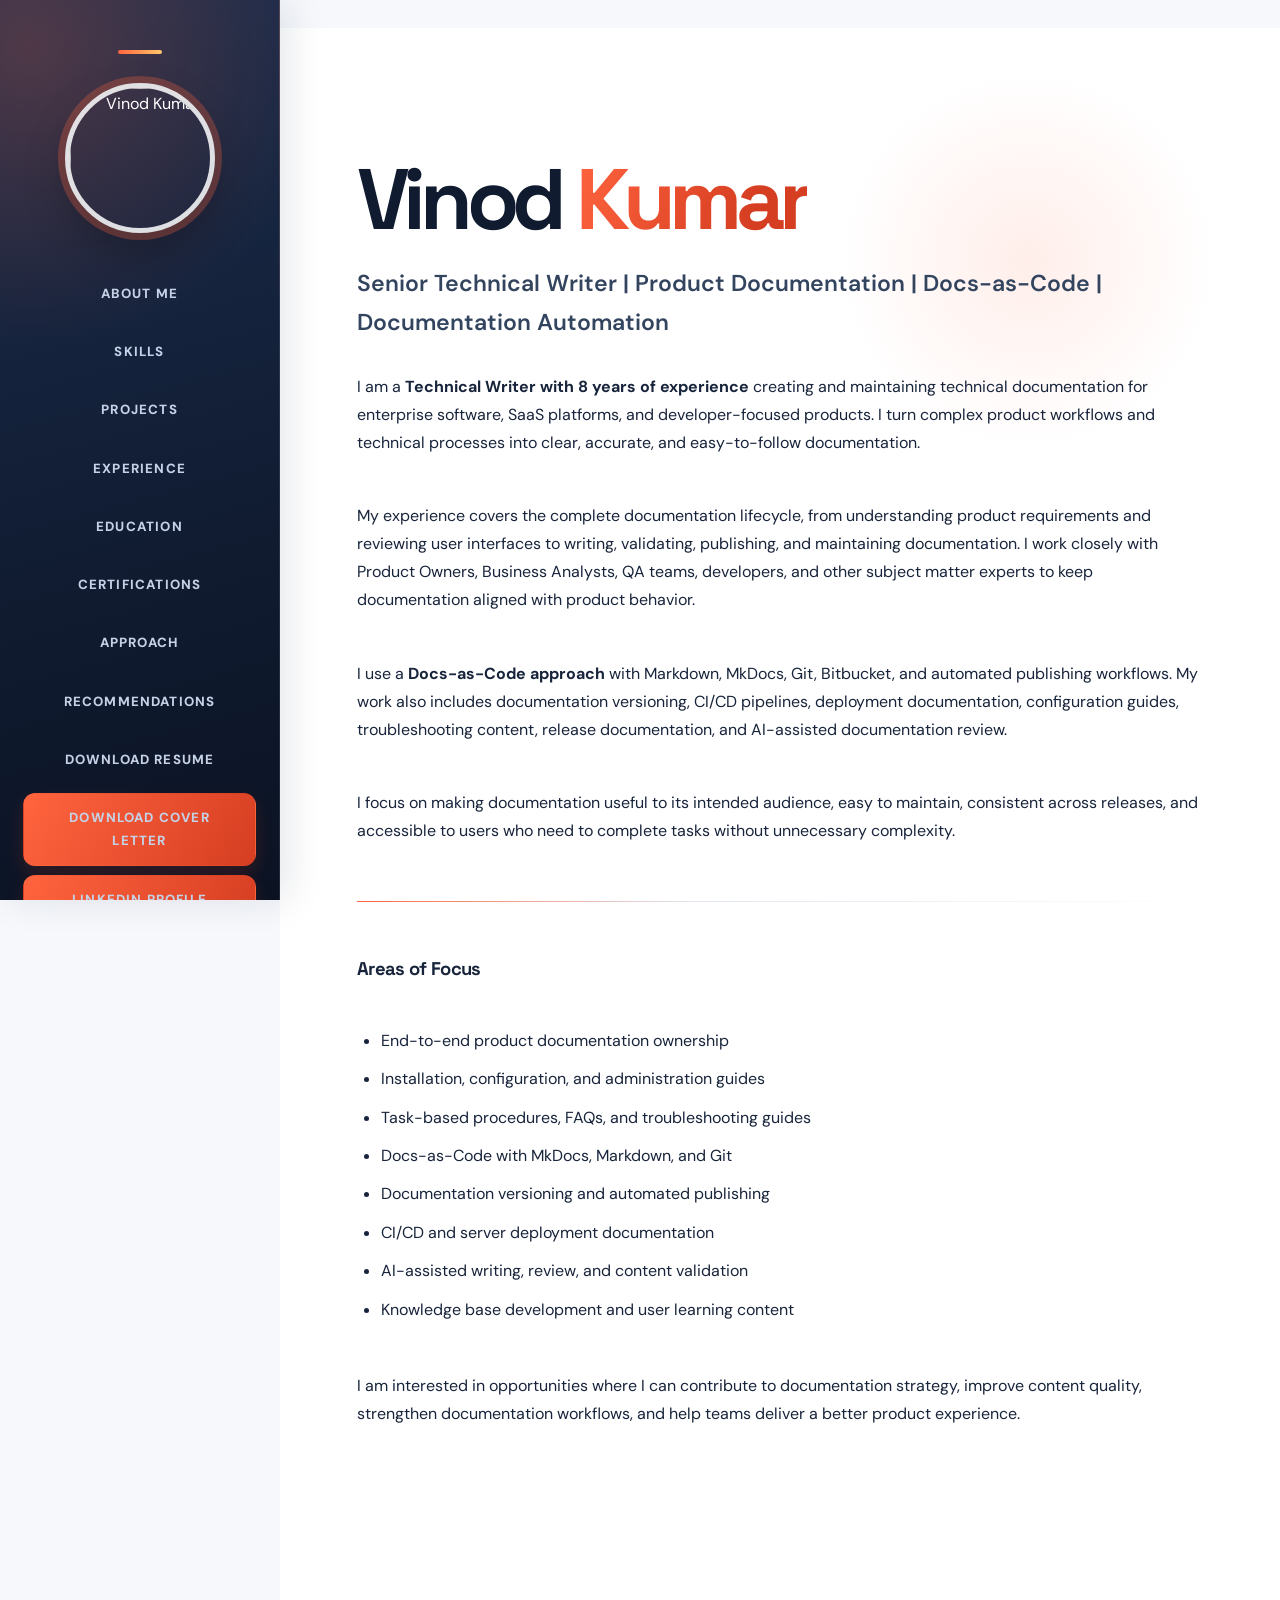
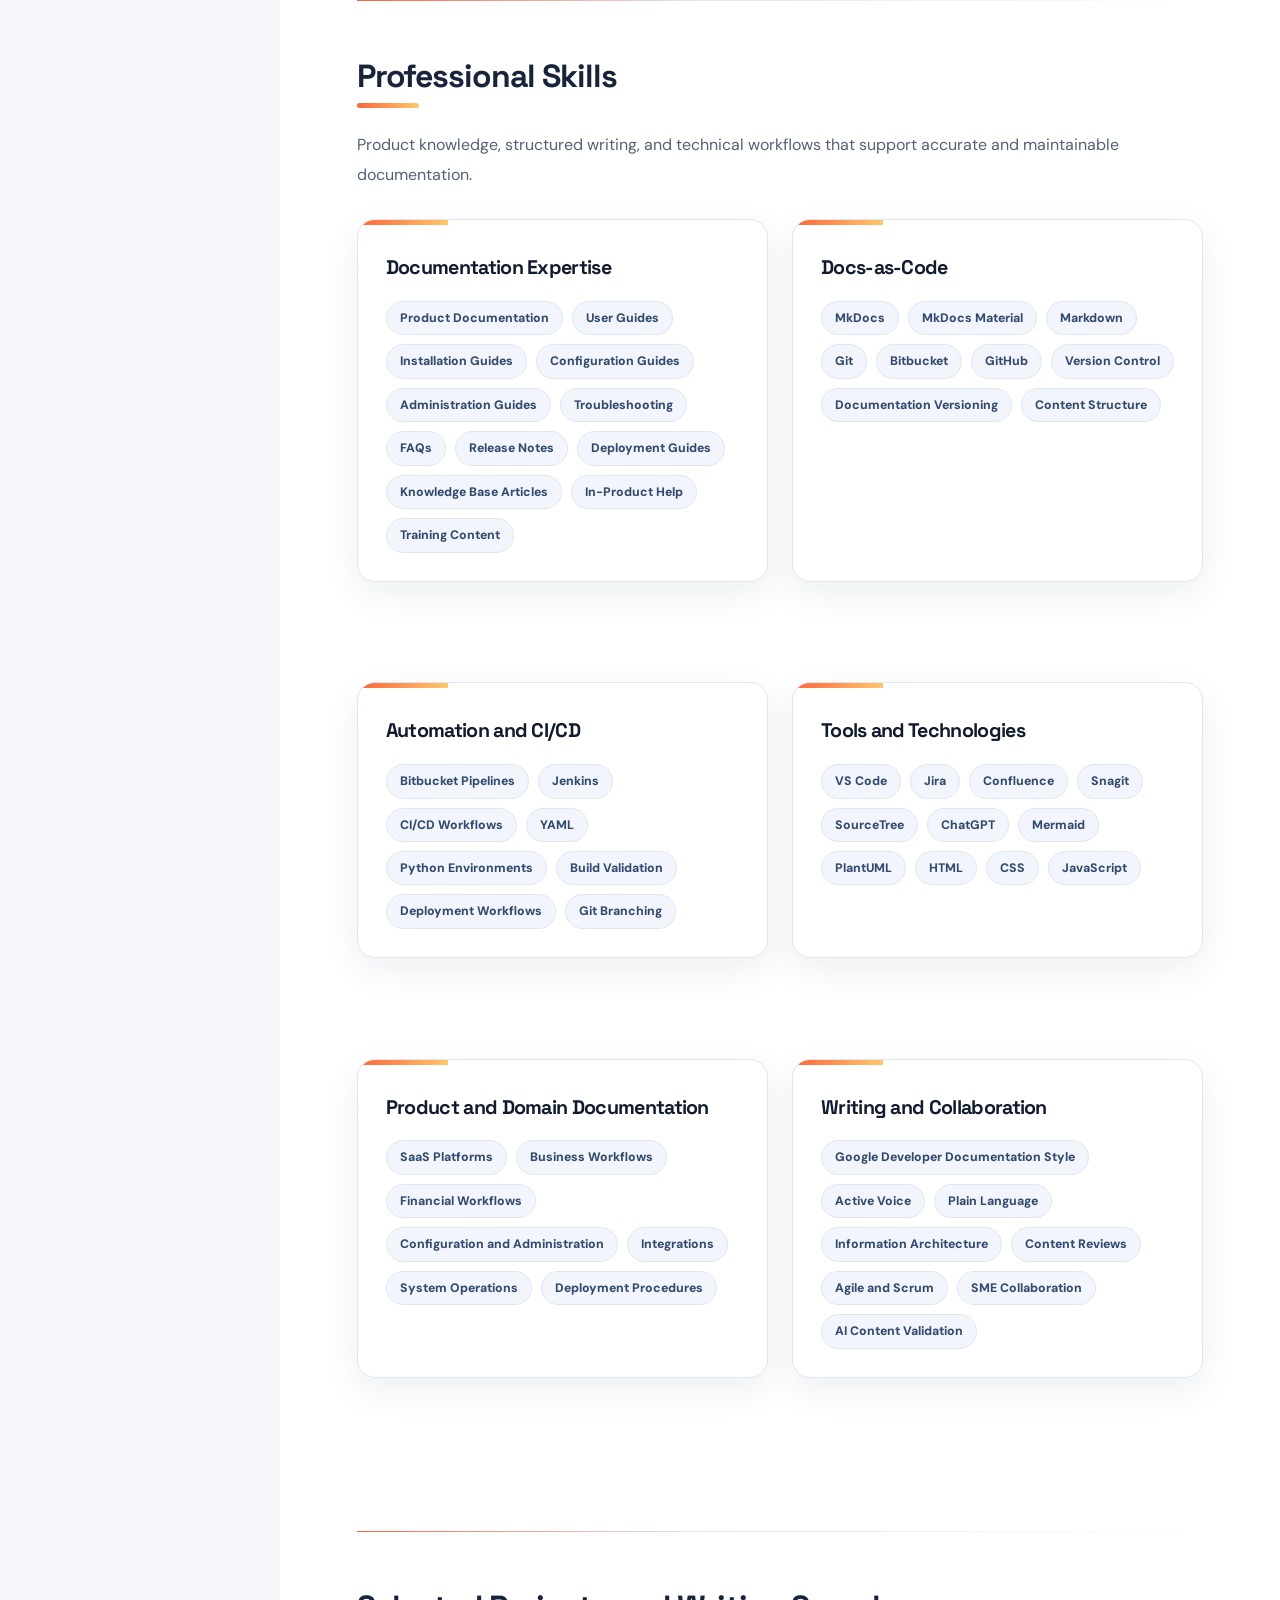
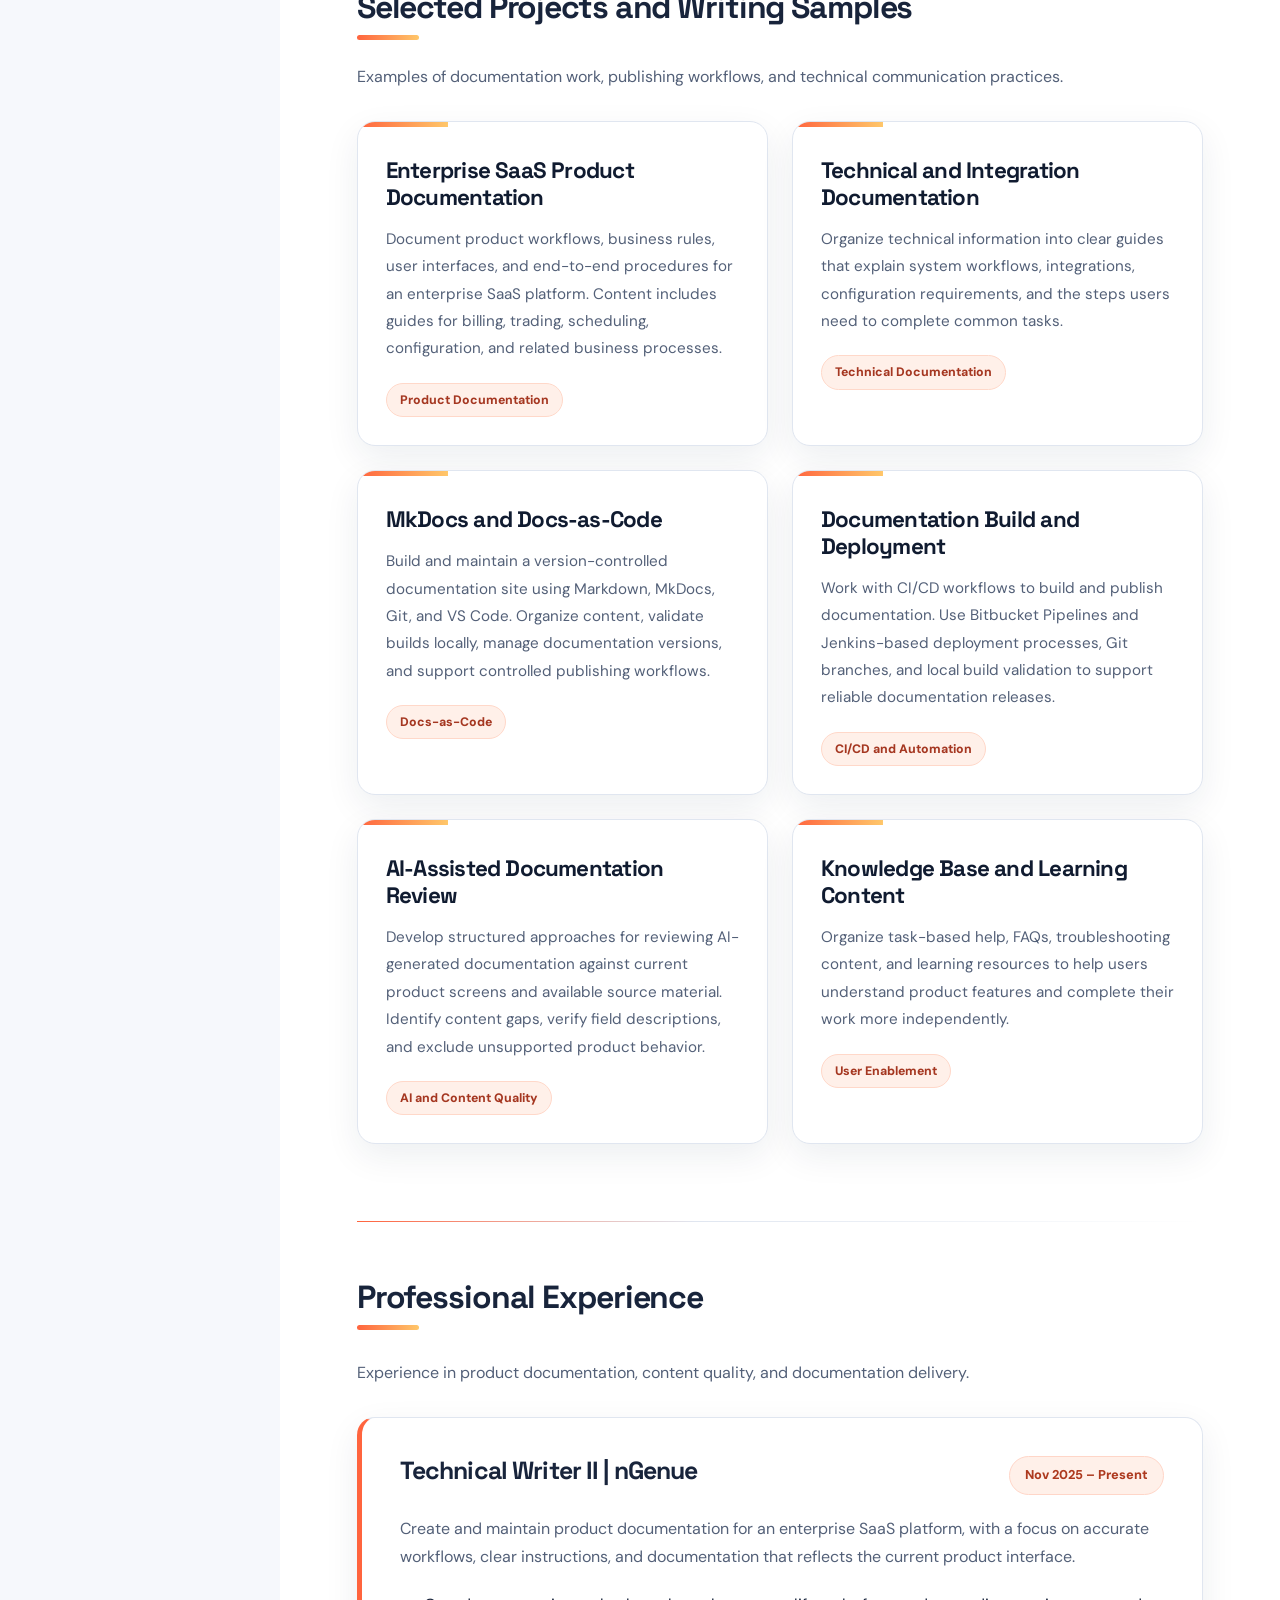
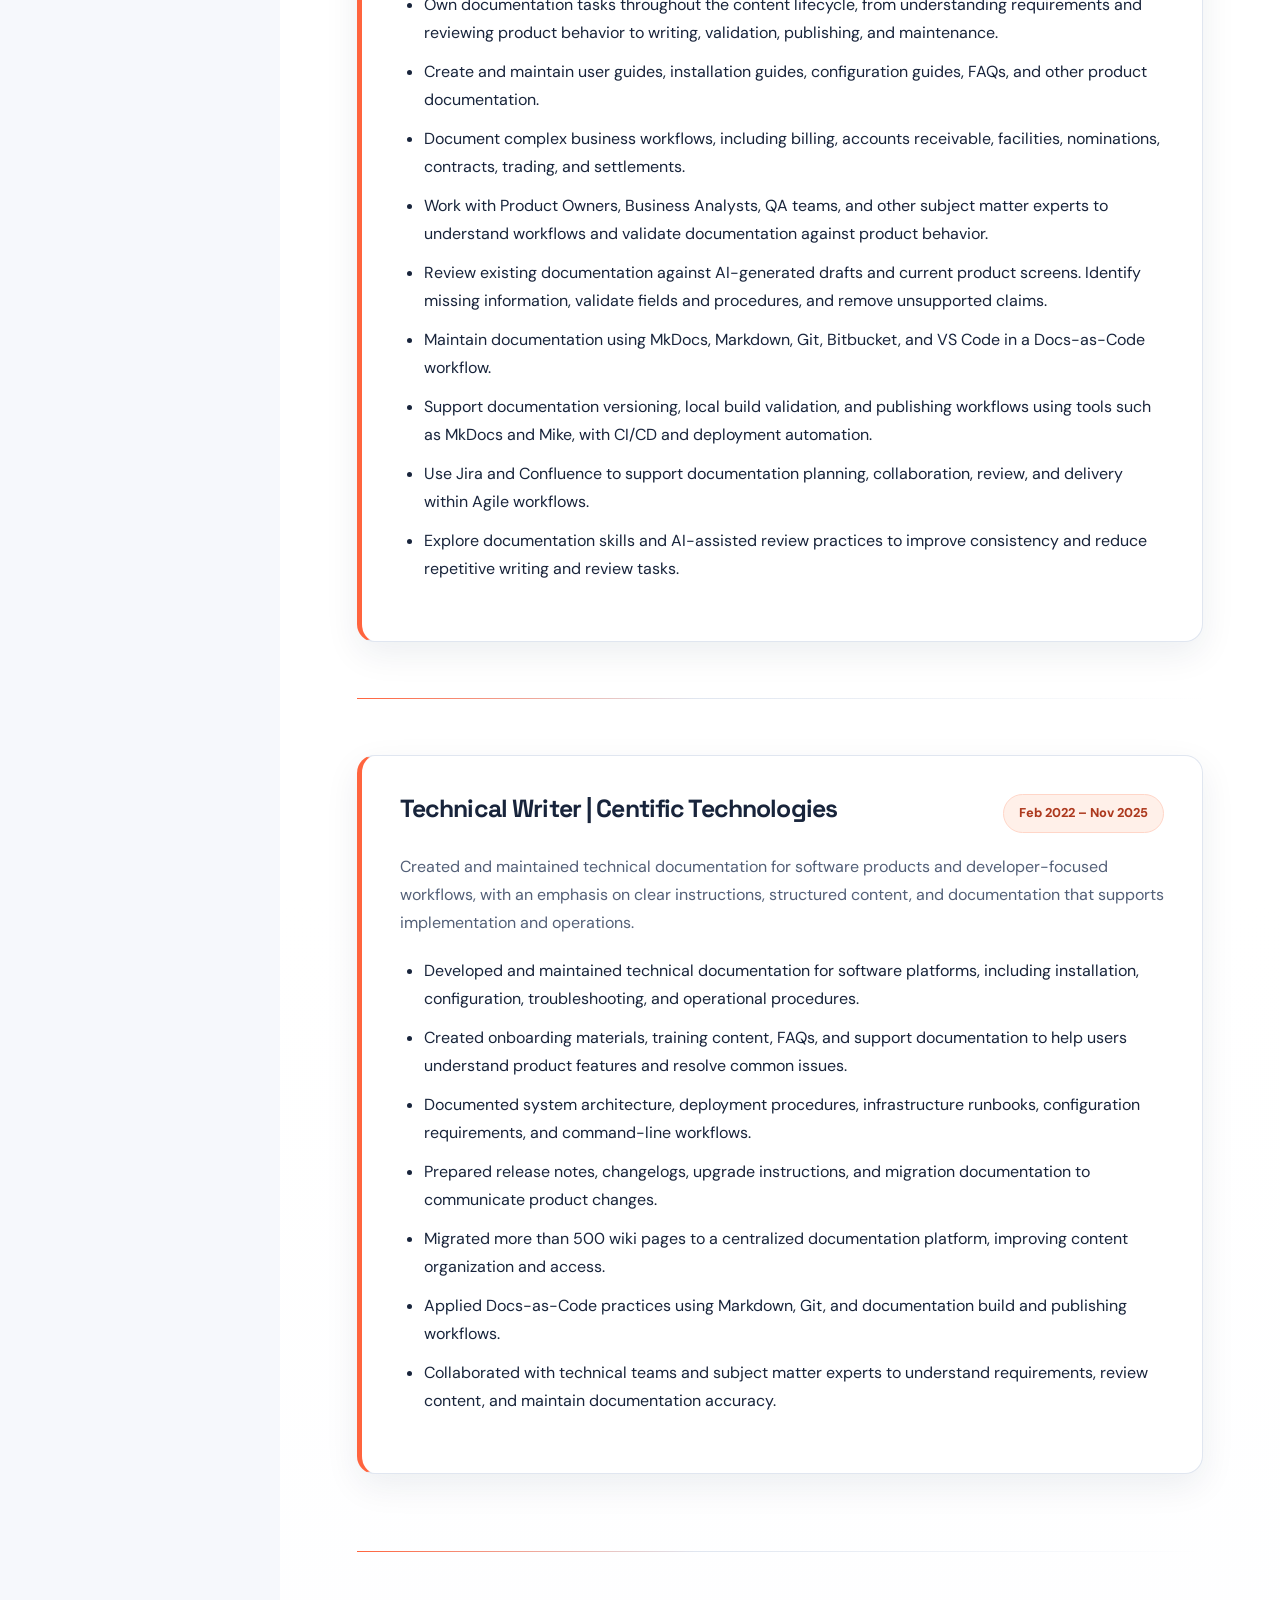
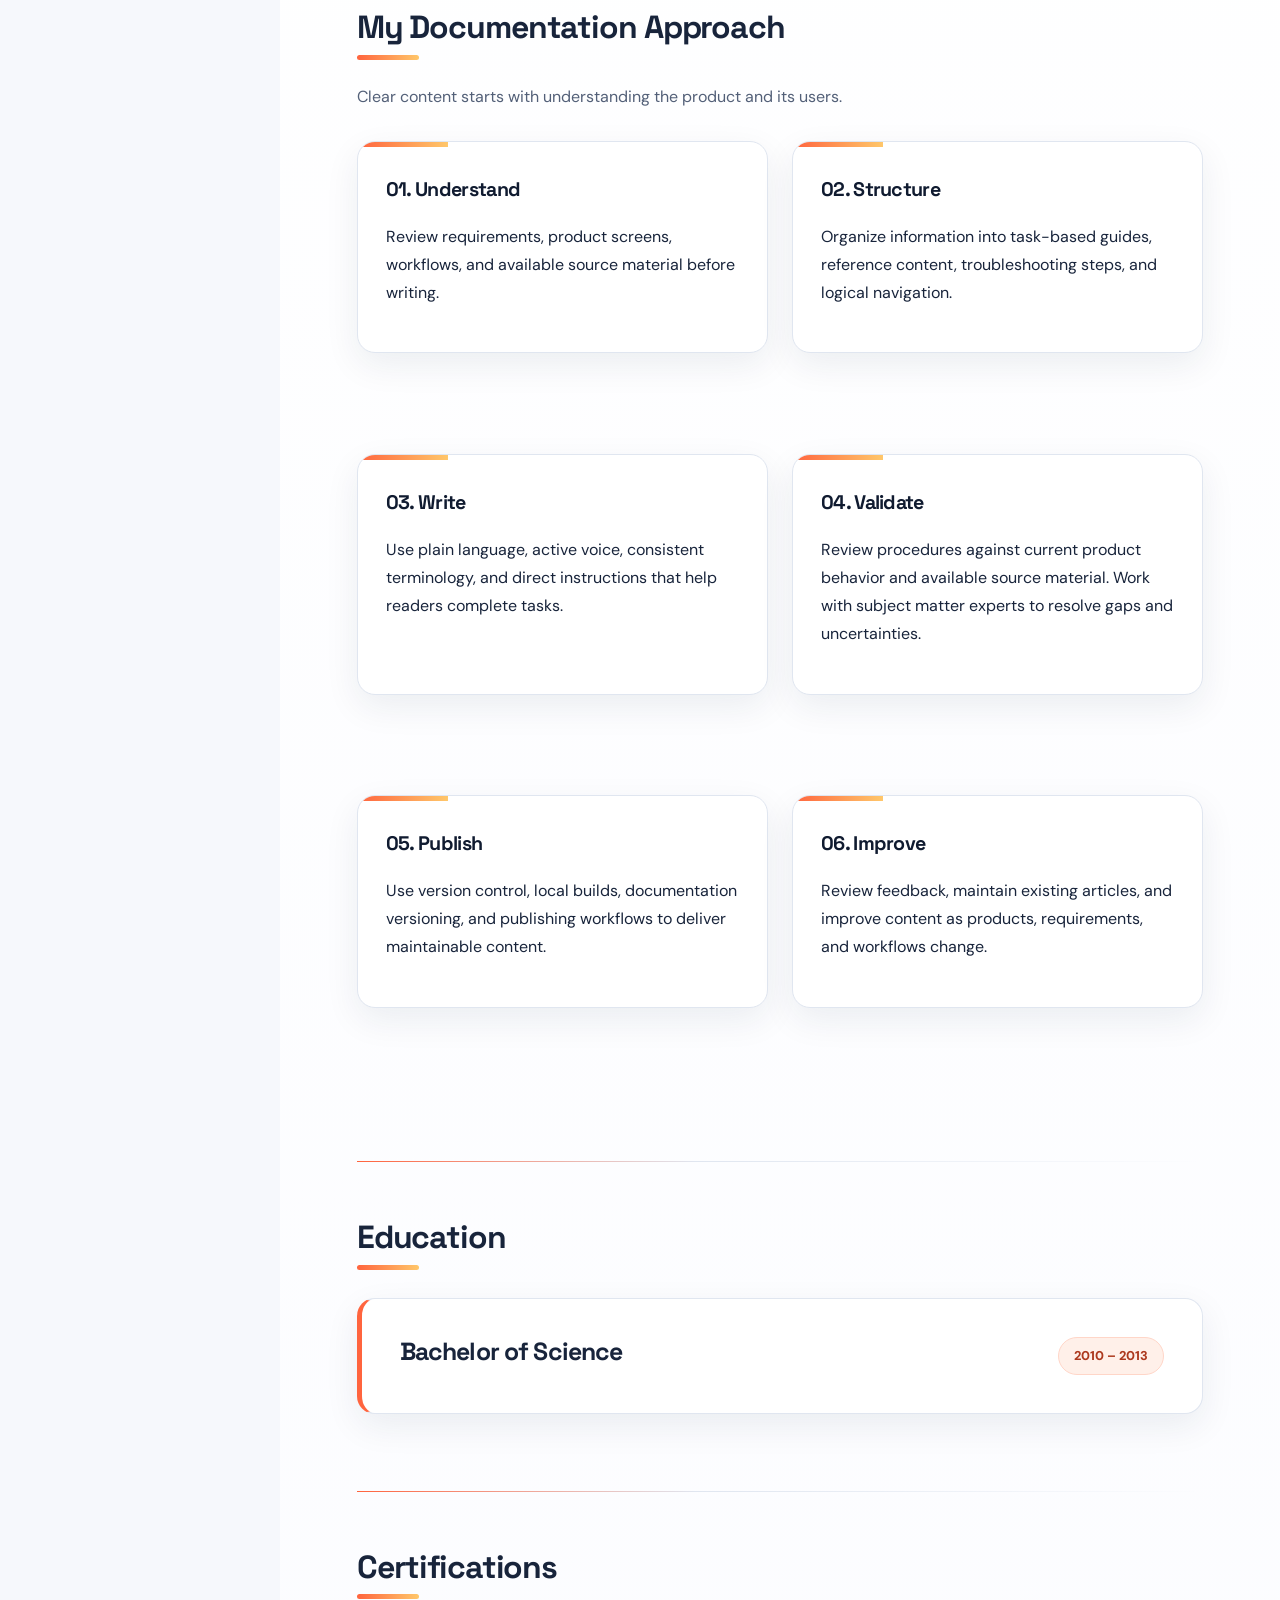
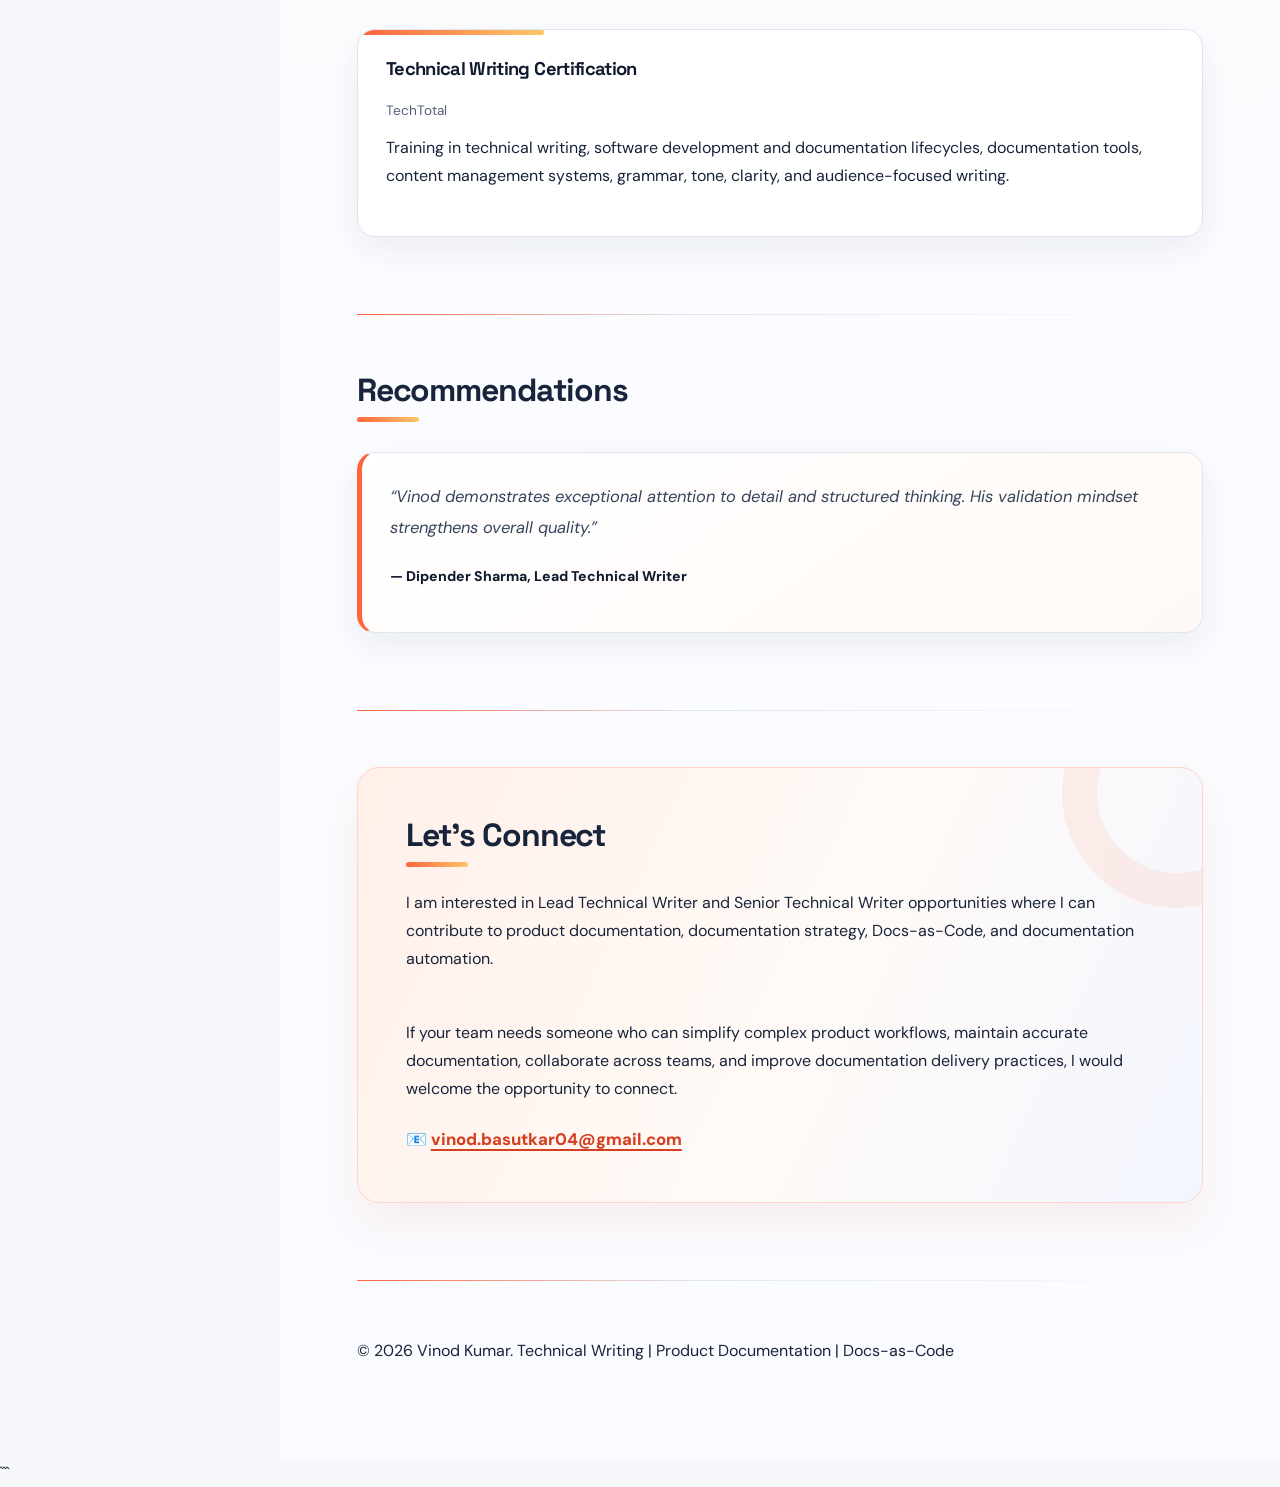
==== commit 4e9e574d: "Update index.html" ====
--- a/index.html
+++ b/index.html
@@ -33,7 +33,9 @@
       <a href="#certifications">CERTIFICATIONS</a>
       <a href="#approach">APPROACH</a>
       <a href="#recommendations">RECOMMENDATIONS</a>
-      <a href="Senior Technical Writer_Vinod2026.pdf" download>DOWNLOAD RESUME</a>
+      <a href="Vinod_Kumar_Senior_Technical_Writer_Resume" download>DOWNLOAD RESUME</a>
+      <a href="Vinod_Kumar_Cover_Letter.pdf" class="btn btn-secondary" download>Download Cover Letter</a>
+      <a href="https://www.linkedin.com/in/vinod-kumar-075753167/" class="btn btn-secondary" target="_blank" rel="noopener noreferrer"> LinkedIn Profile</a>
     </nav>
   </aside>
 
@@ -602,4 +604,4 @@
 
 </body>
 </html>
-```+```
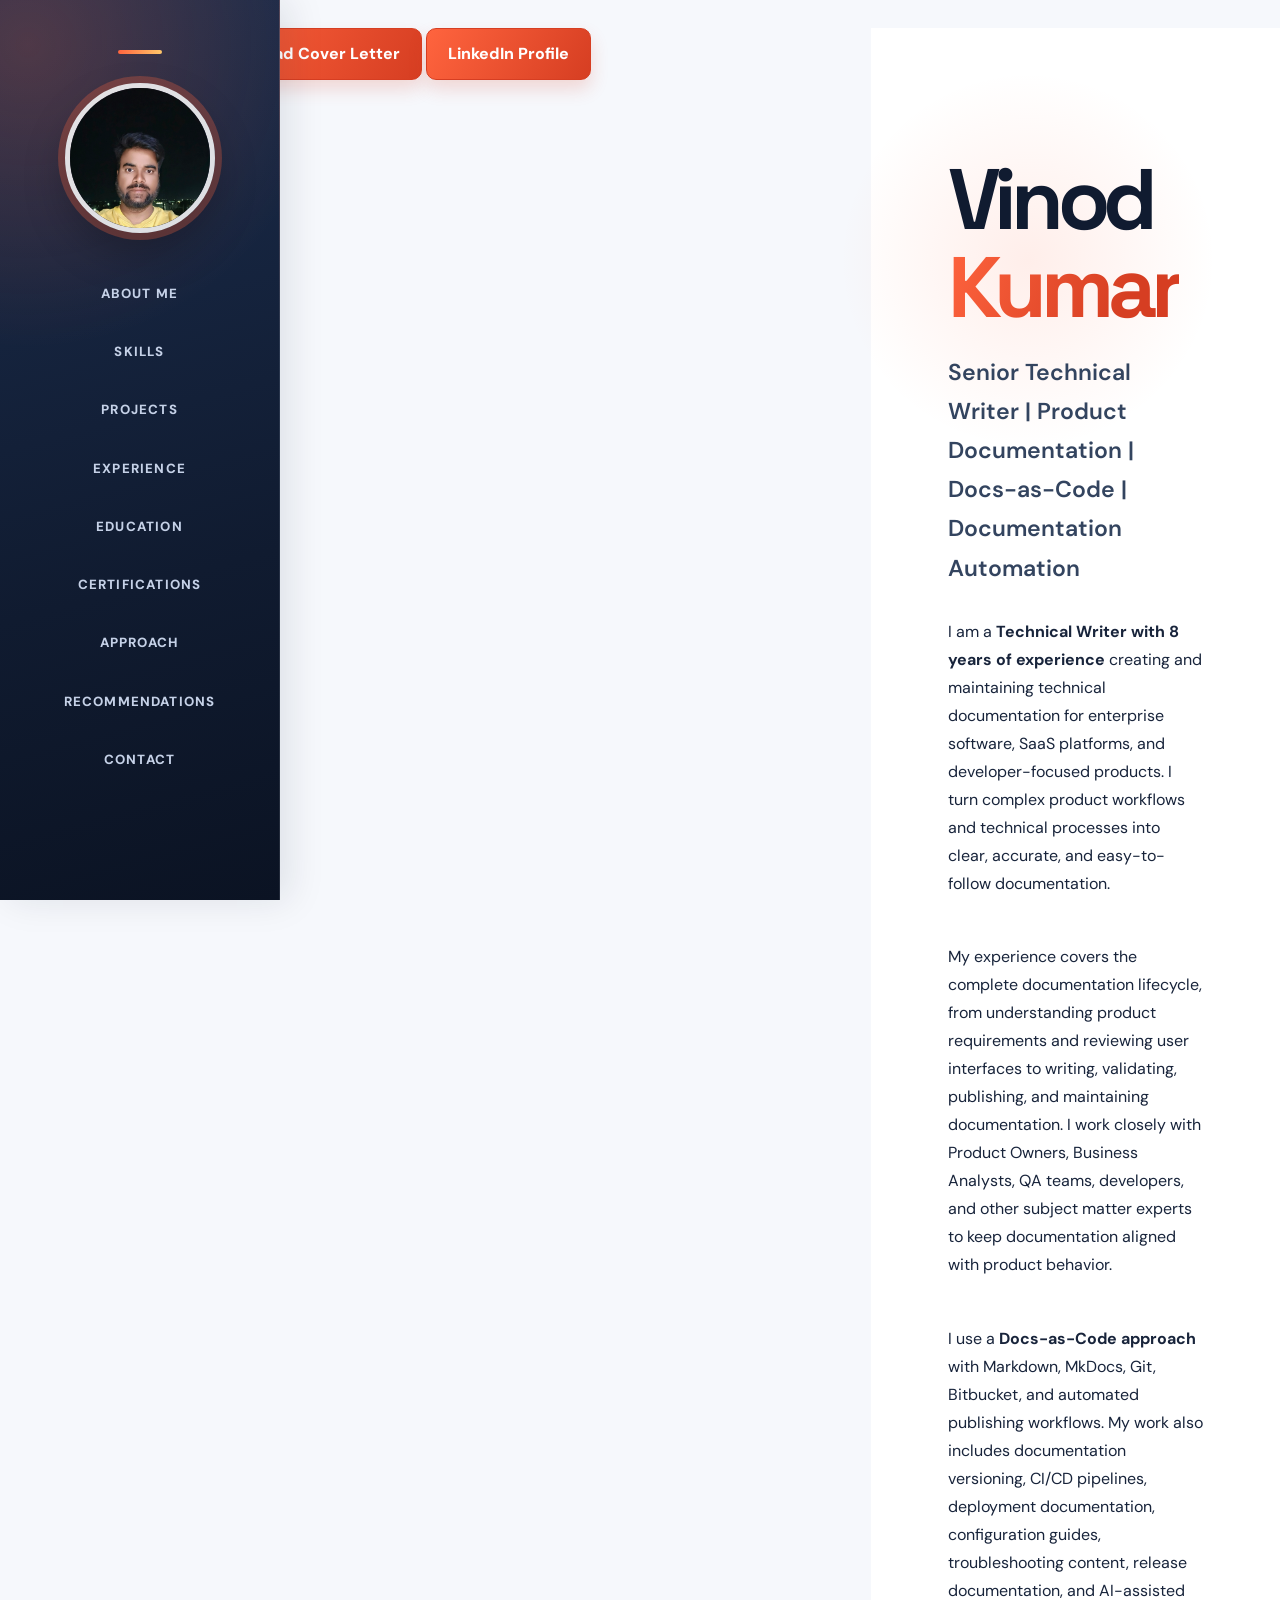
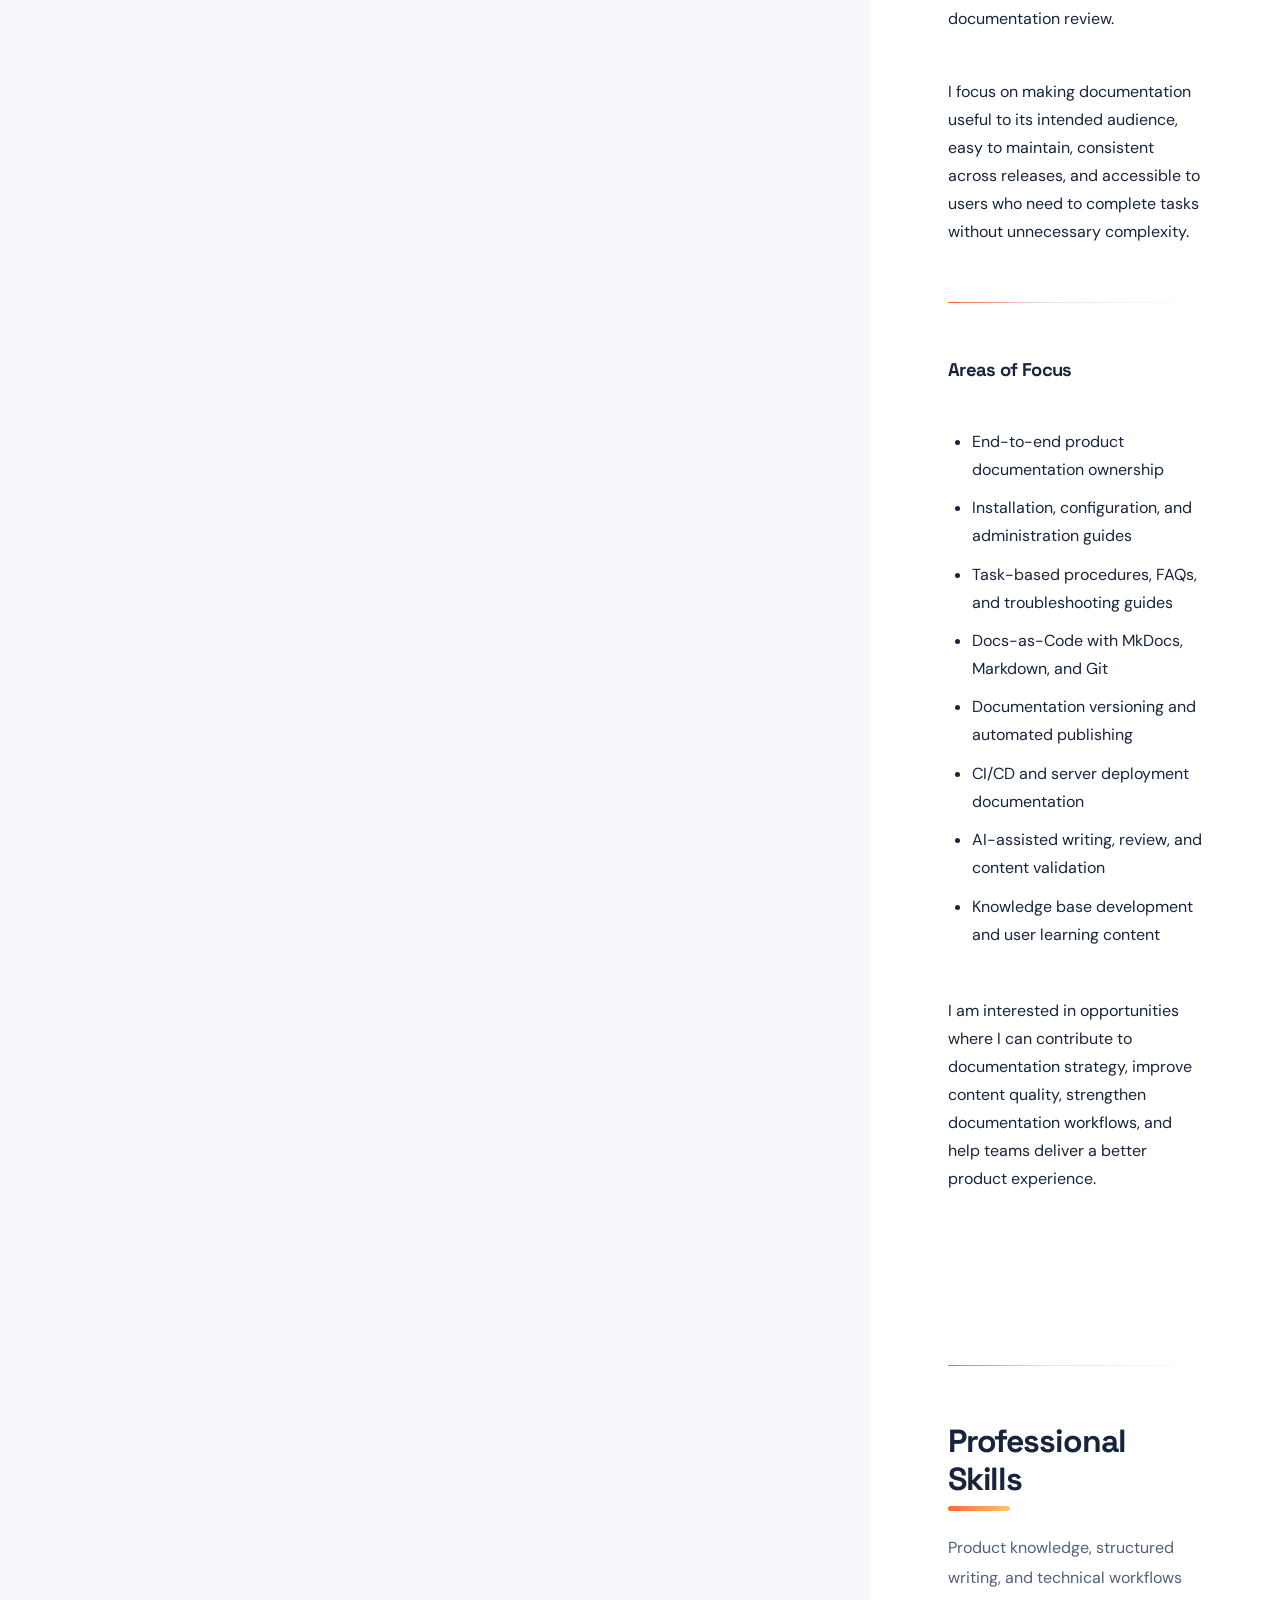
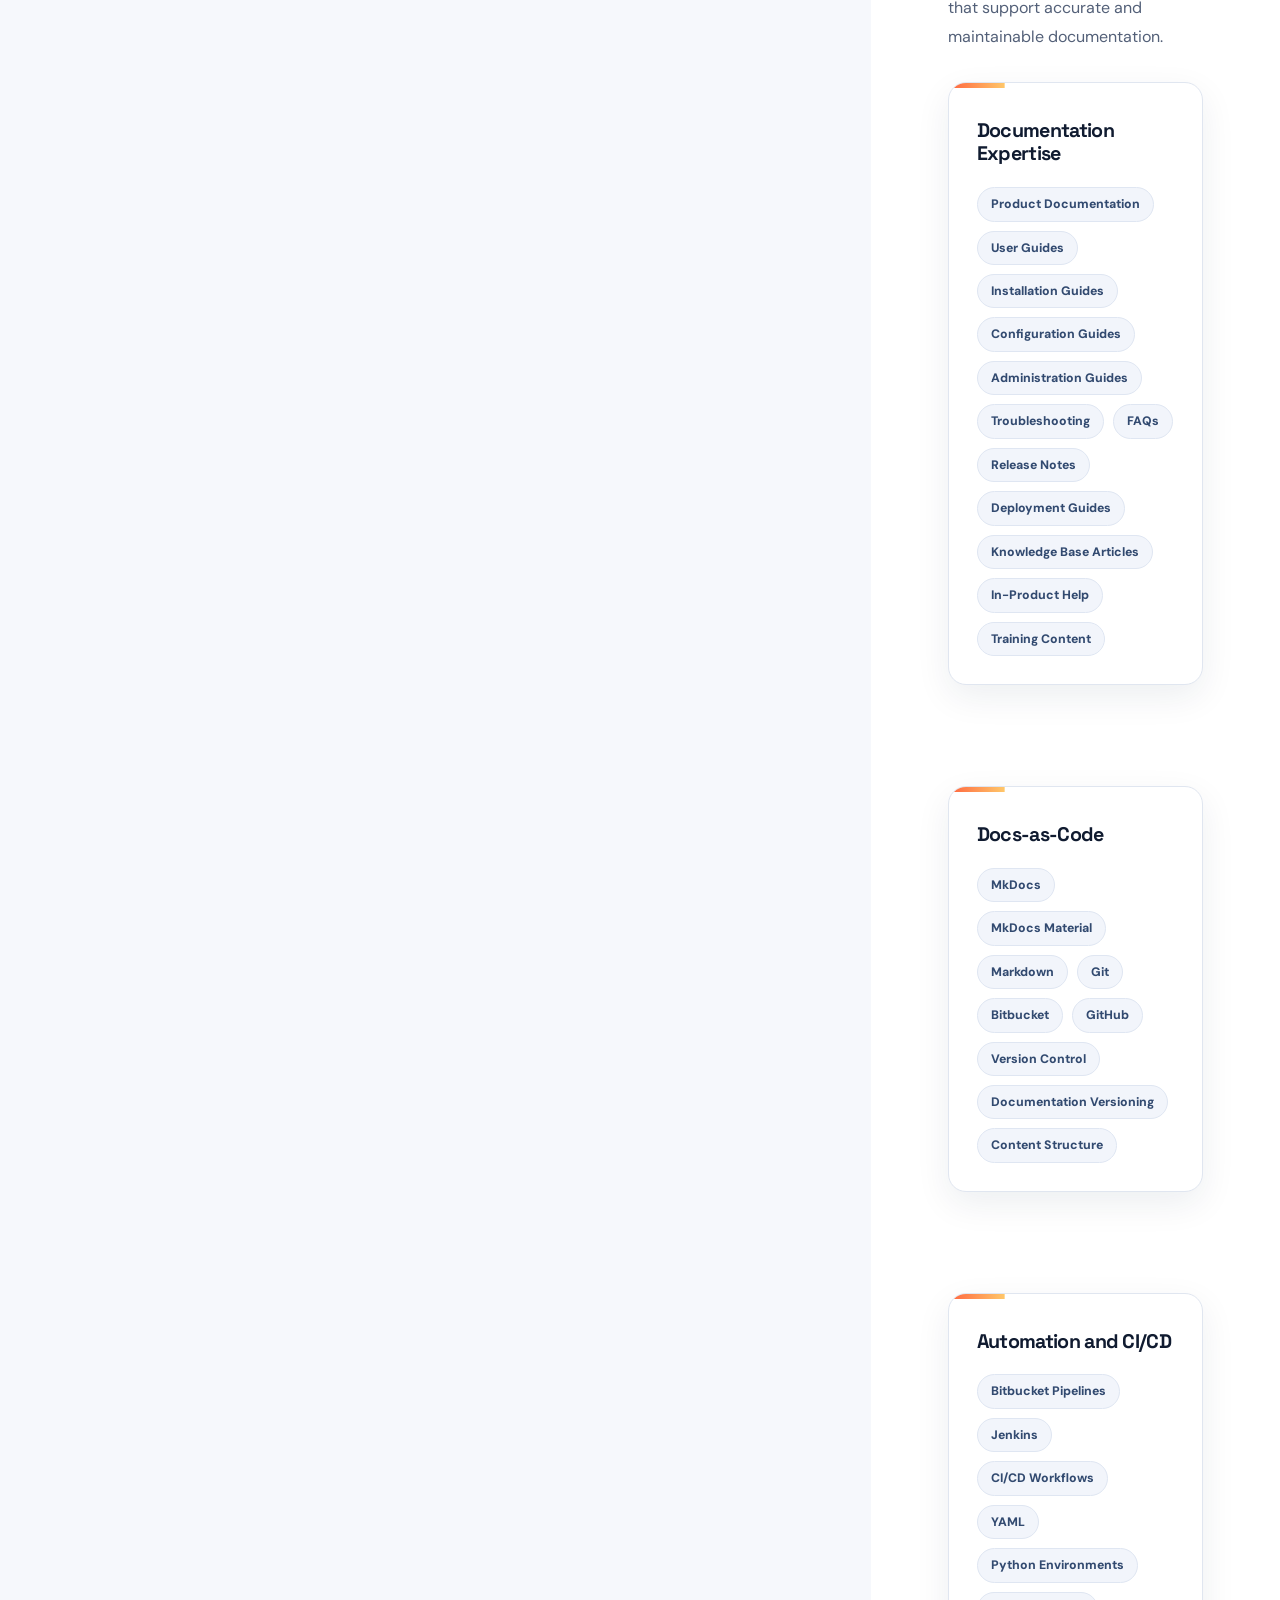
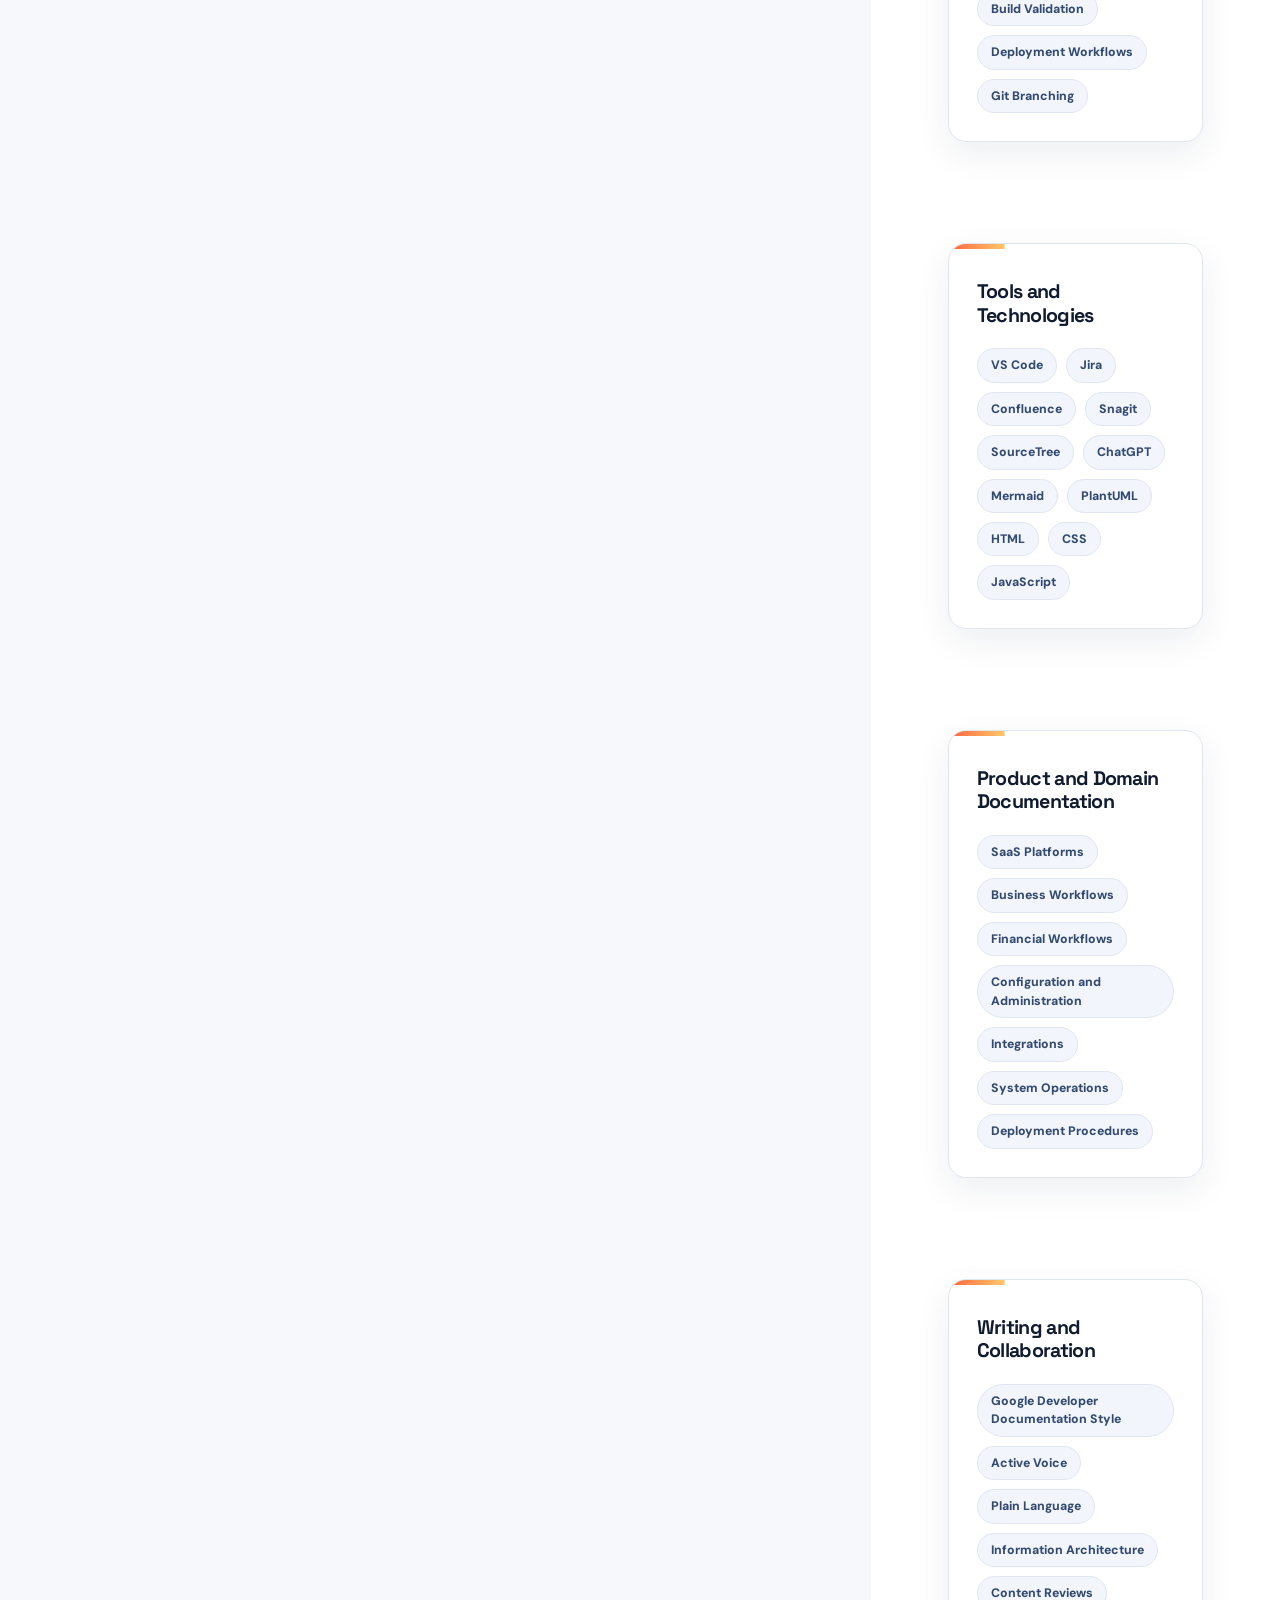
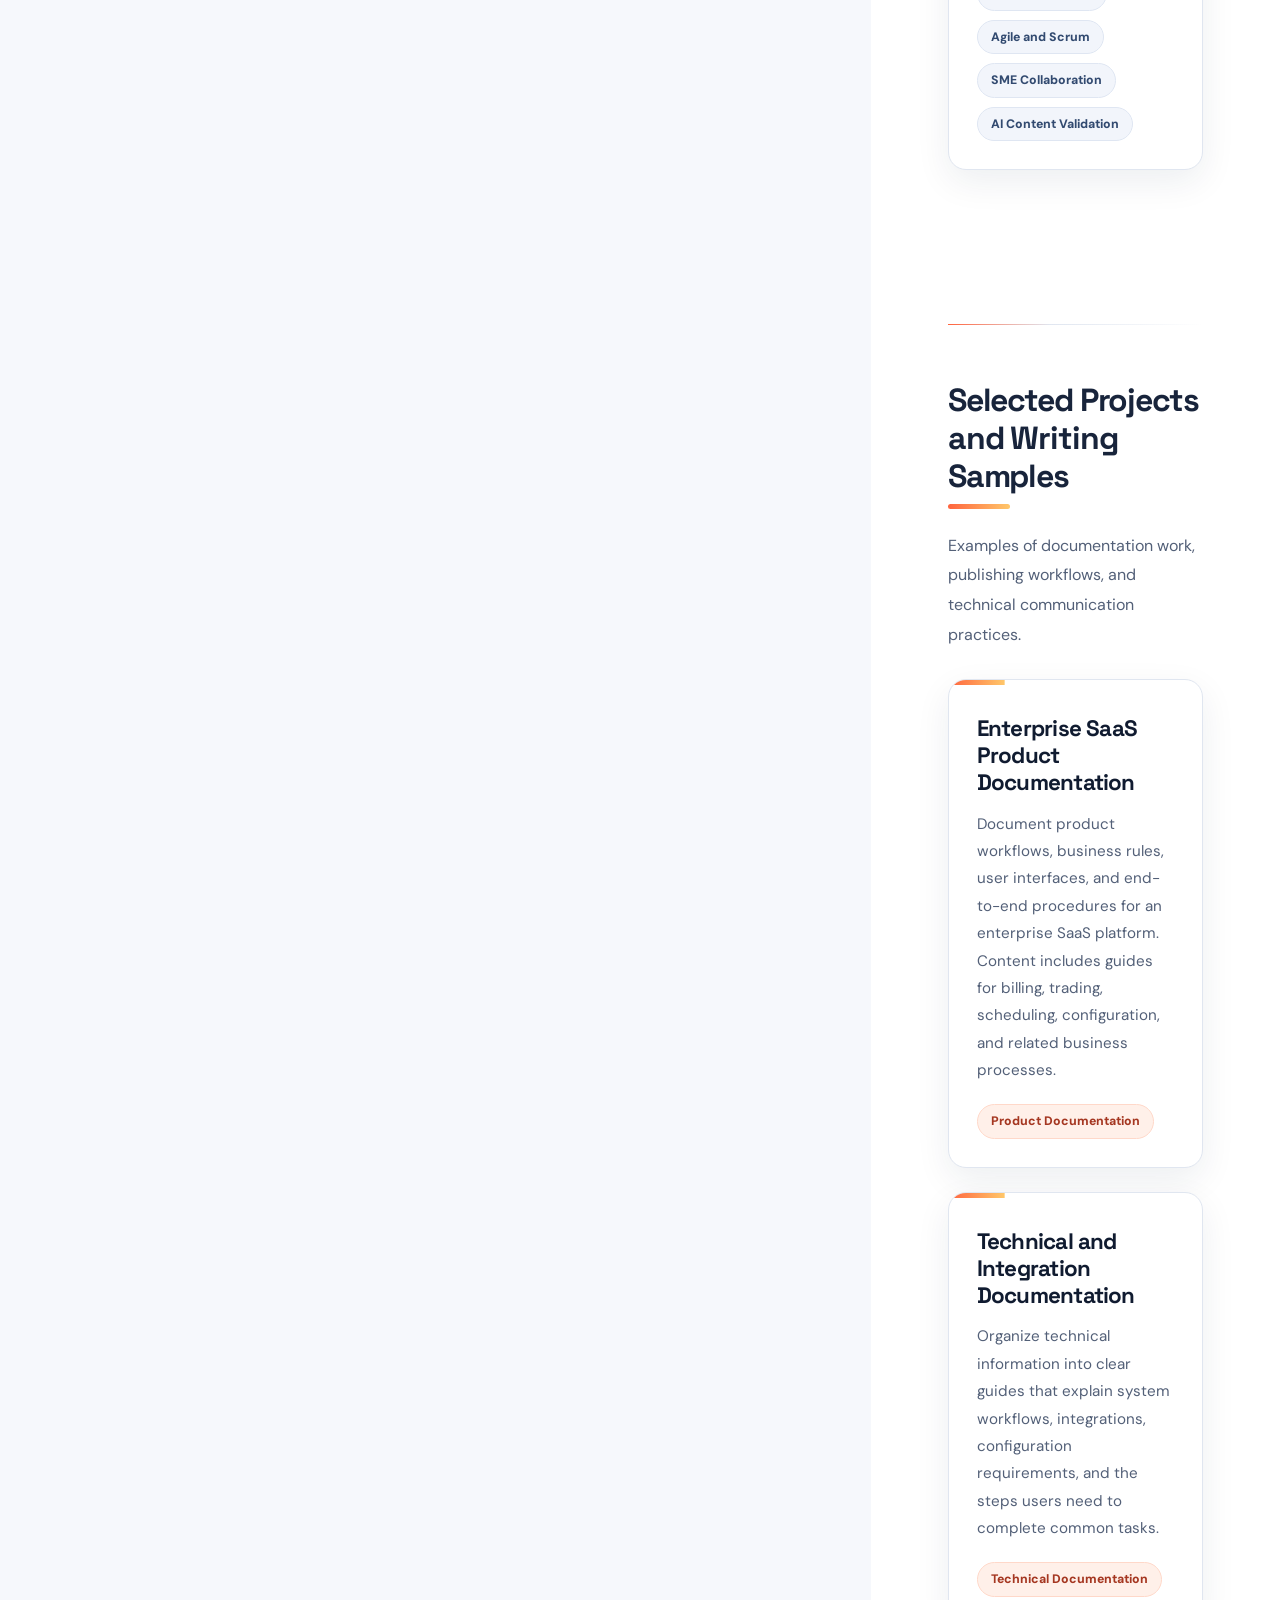
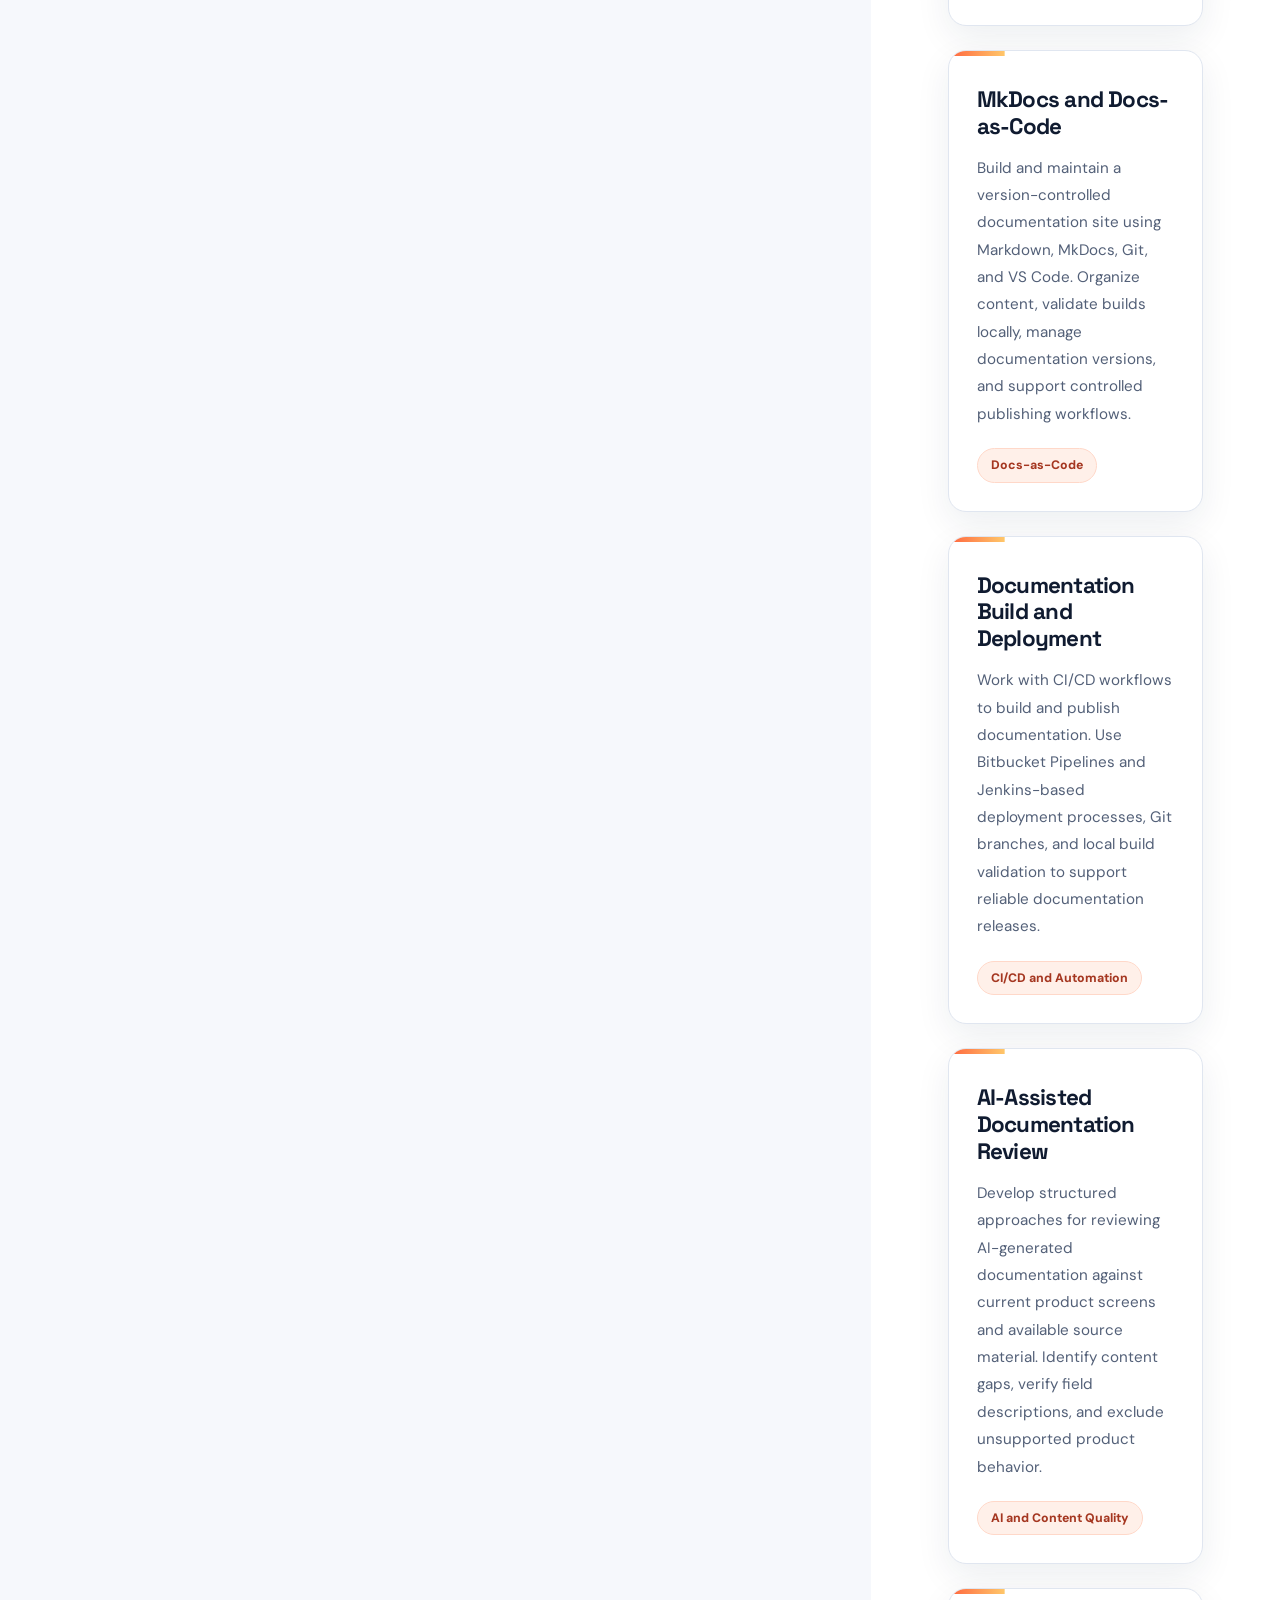
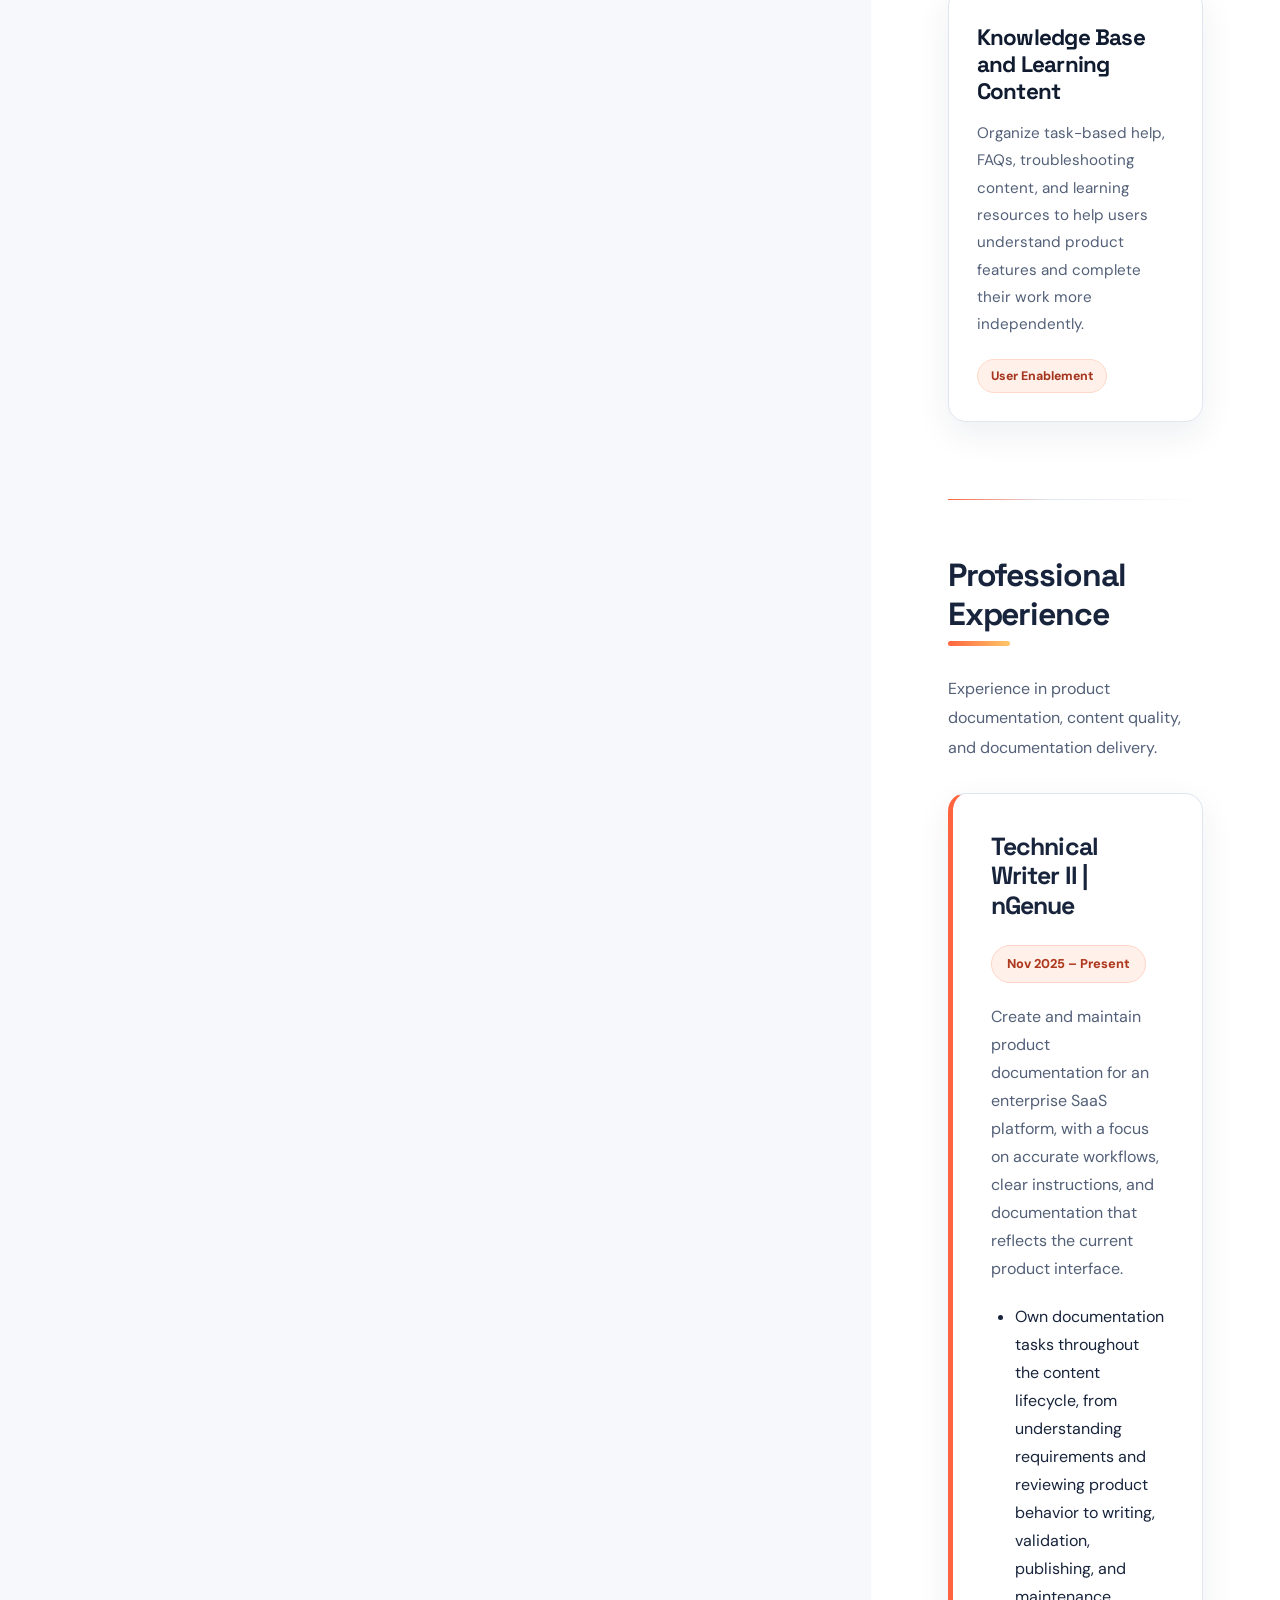
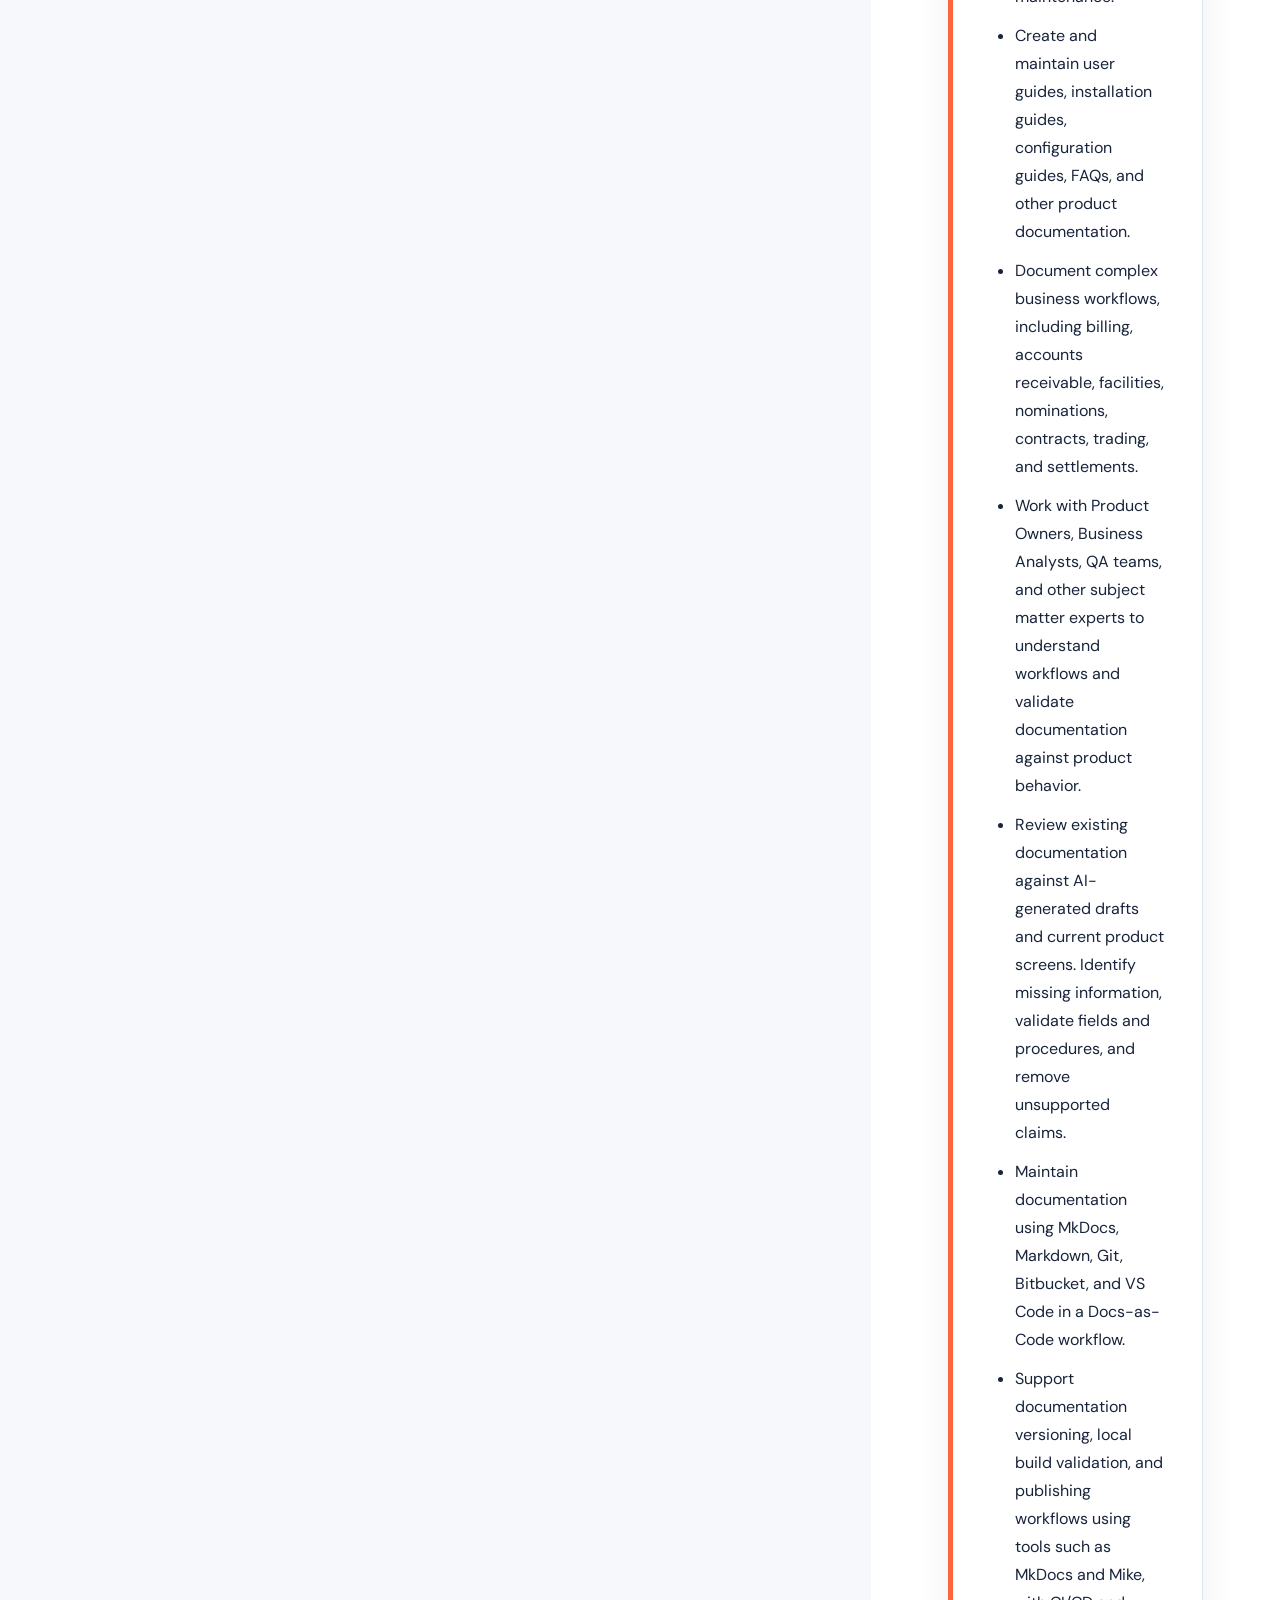
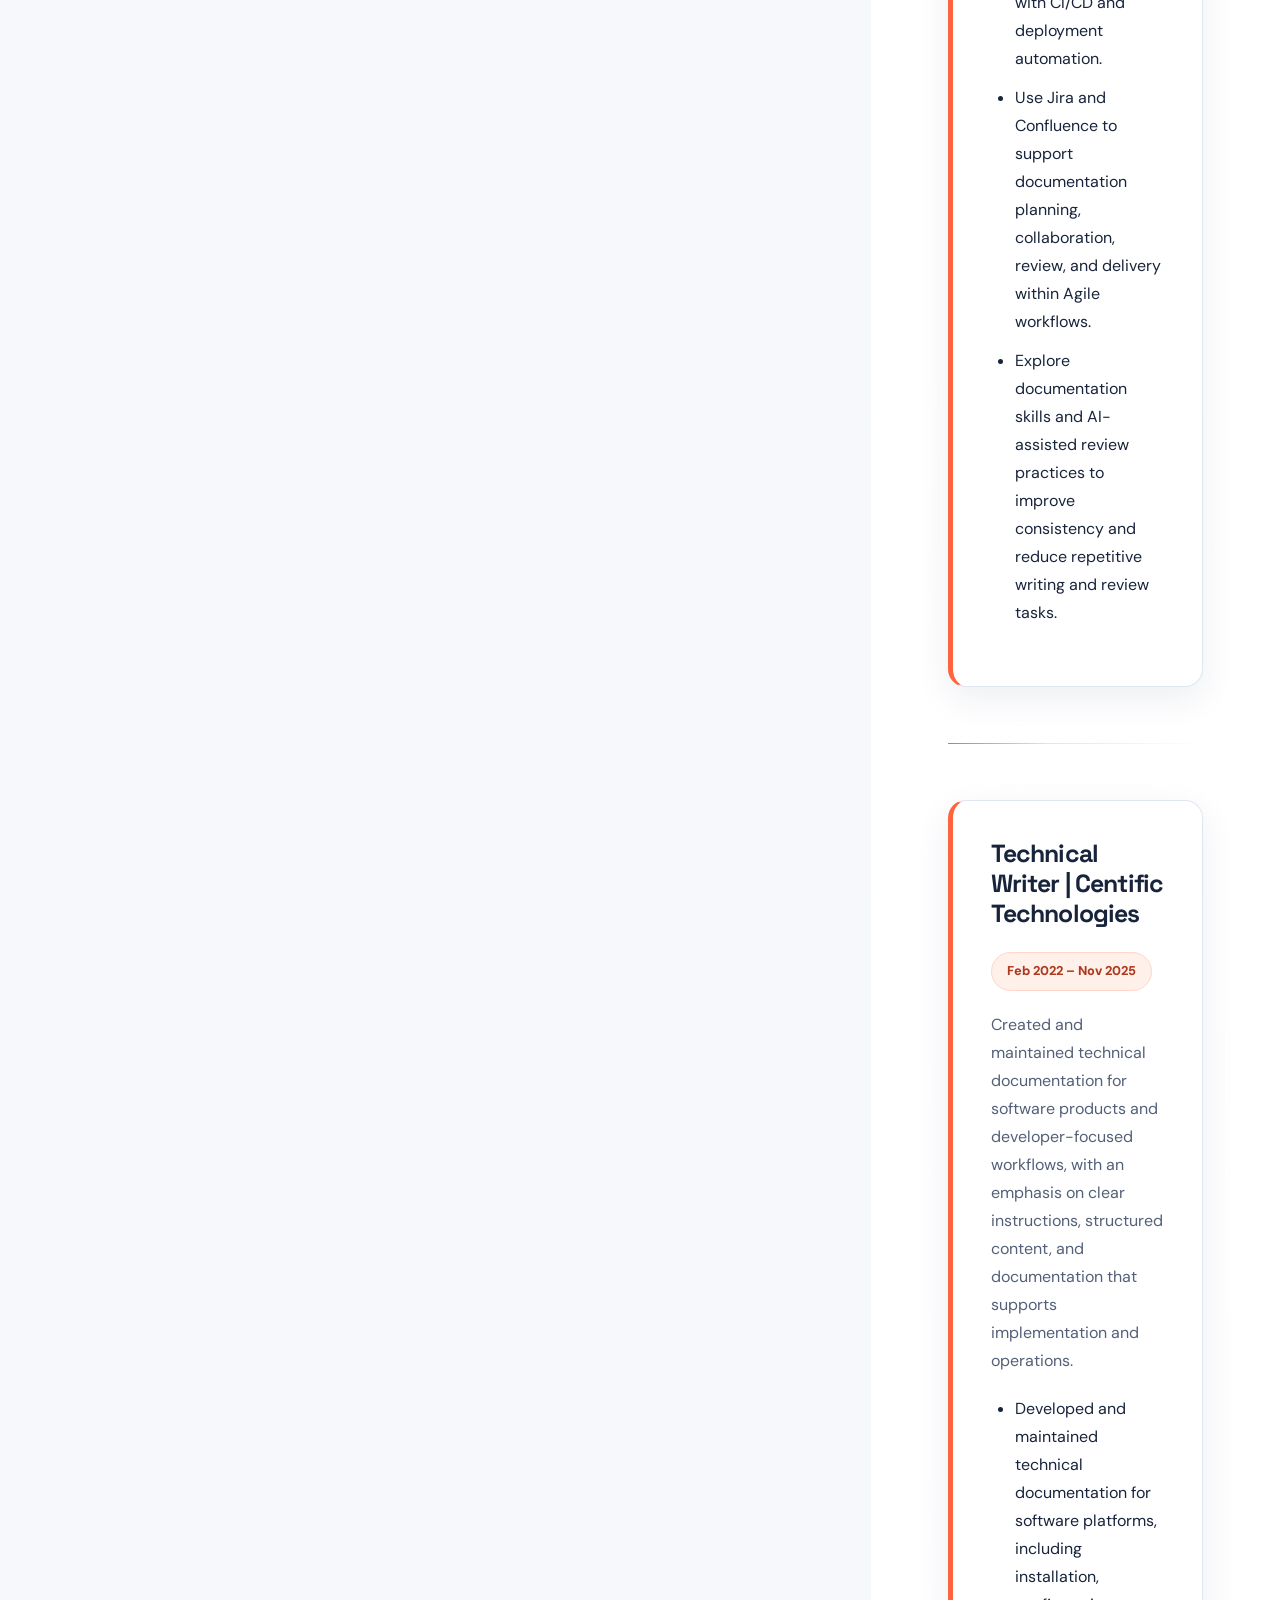
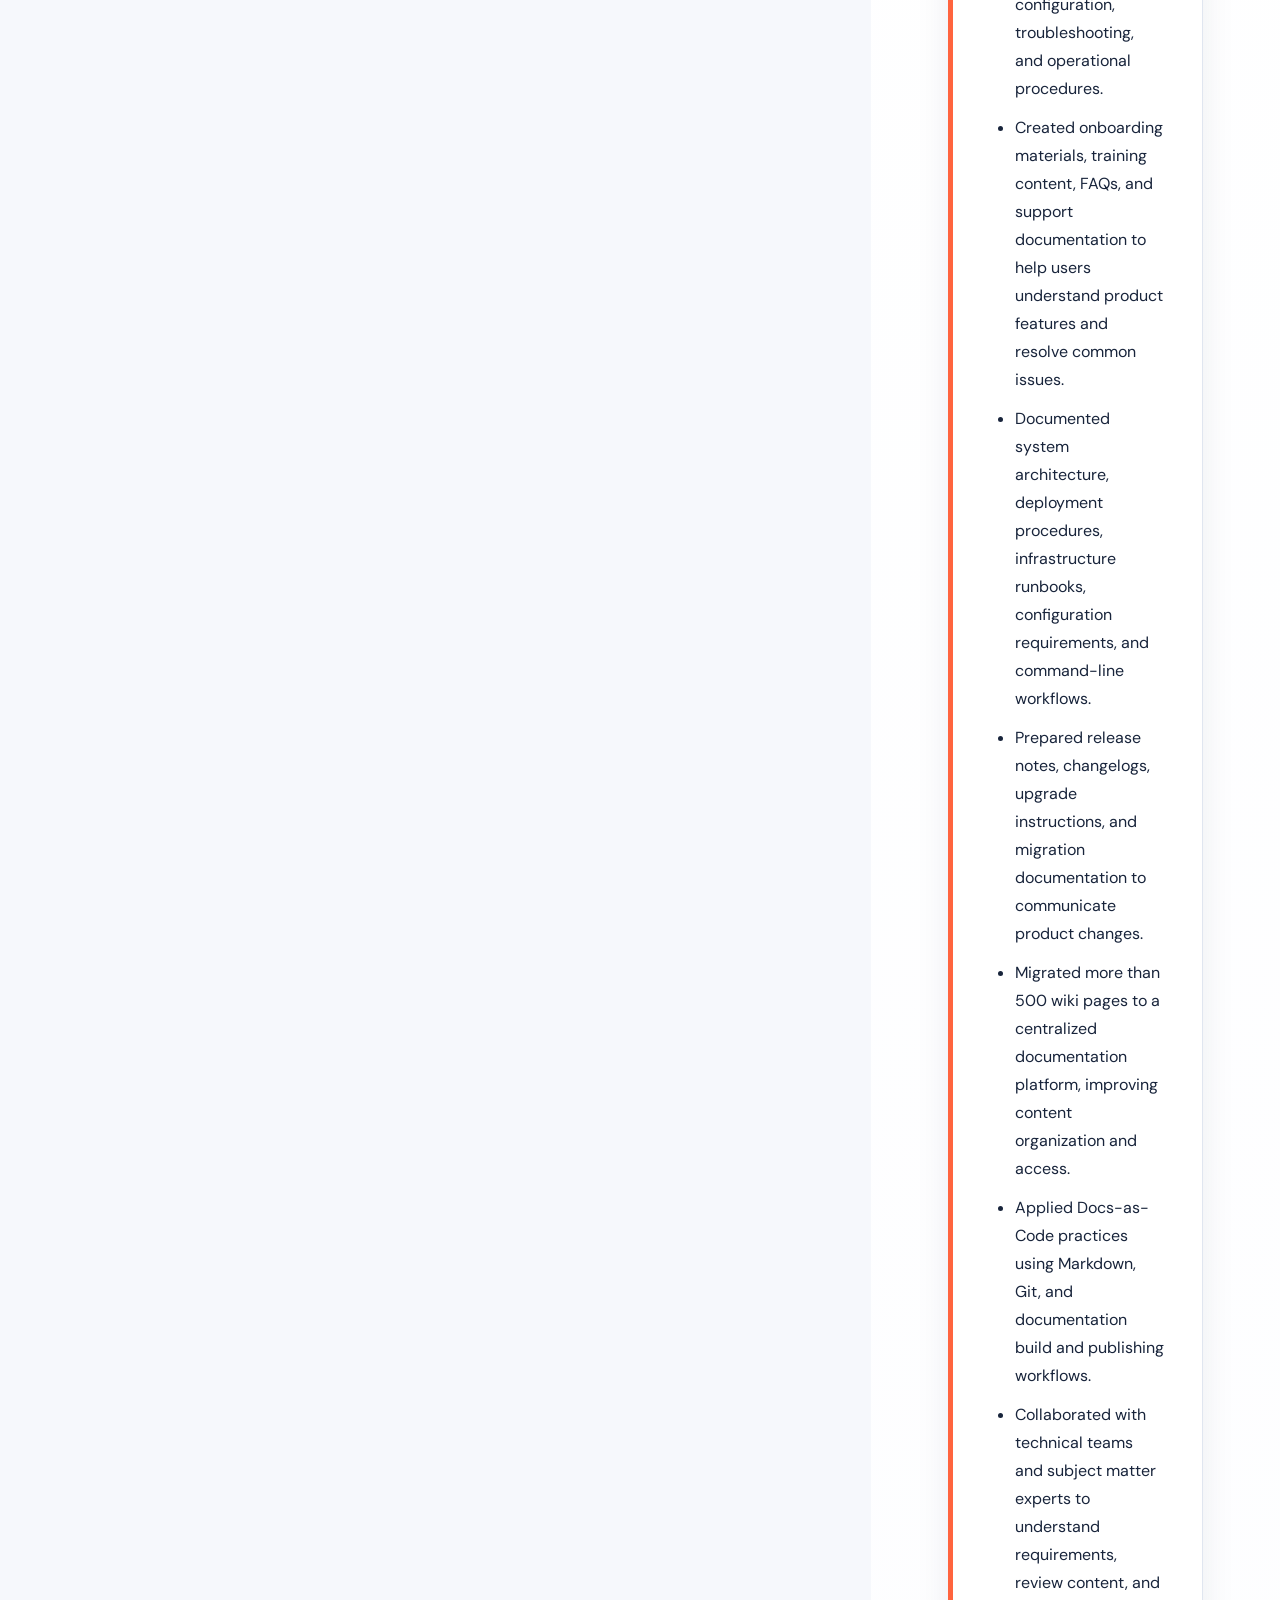
==== commit 4aaf600c: "Update index.html Updated profile and cover letter" ====
--- a/index.html
+++ b/index.html
@@ -18,24 +18,49 @@
 
 <div class="layout">
 
-  <!-- SIDEBAR -->
-  <aside class="sidebar">
-    <div class="profile">
-      <img src="profile.jpg" alt="Vinod Kumar">
-    </div>
-
-    <nav class="nav" aria-label="Main navigation">
-      <a href="#about_me">ABOUT ME</a>
-      <a href="#skills">SKILLS</a>
-      <a href="#projects">PROJECTS</a>
-      <a href="#experience">EXPERIENCE</a>
-      <a href="#education">EDUCATION</a>
-      <a href="#certifications">CERTIFICATIONS</a>
-      <a href="#approach">APPROACH</a>
-      <a href="#recommendations">RECOMMENDATIONS</a>
-      <a href="Vinod_Kumar_Senior_Technical_Writer_Resume" download>DOWNLOAD RESUME</a>
-      <a href="Vinod_Kumar_Cover_Letter.pdf" class="btn btn-secondary" download>Download Cover Letter</a>
-      <a href="https://www.linkedin.com/in/vinod-kumar-075753167/" class="btn btn-secondary" target="_blank" rel="noopener noreferrer"> LinkedIn Profile</a>
+  
+<!-- SIDEBAR -->
+<aside class="sidebar">
+  <div class="profile">
+    <img src="vinod-kumar.jpg.jpg" alt="Vinod Kumar">
+  </div>
+
+  <nav class="nav" aria-label="Main navigation">
+    <a href="#about_me">ABOUT ME</a>
+    <a href="#skills">SKILLS</a>
+    <a href="#projects">PROJECTS</a>
+    <a href="#experience">EXPERIENCE</a>
+    <a href="#education">EDUCATION</a>
+    <a href="#certifications">CERTIFICATIONS</a>
+    <a href="#approach">APPROACH</a>
+    <a href="#recommendations">RECOMMENDATIONS</a>
+    <a href="#contact">CONTACT</a>
+  </nav>
+</aside>
+
+  
+<div class="hero-buttons">
+  <a href="Vinod_Kumar_Senior_Technical_Writer_Resume.pdf"
+     class="btn btn-primary"
+     download>
+    Download Resume
+  </a>
+
+  <a href="Vinod_Kumar_Cover_Letter.docx"
+     class="btn btn-secondary"
+     download>
+    Download Cover Letter
+  </a>
+
+  <a href="https://www.linkedin.com/in/vinod-kumar-075753167/"
+     class="btn btn-secondary"
+     target="_blank"
+     rel="noopener noreferrer">
+    LinkedIn Profile
+  </a>
+</div>
+
+
     </nav>
   </aside>
 
@@ -556,7 +581,7 @@
     <hr>
 
     <!-- CONTACT -->
-    <section class="connect-card">
+    <section id="contact" class="connect-card">
       <h2>Let's Connect</h2>
 
       <p>
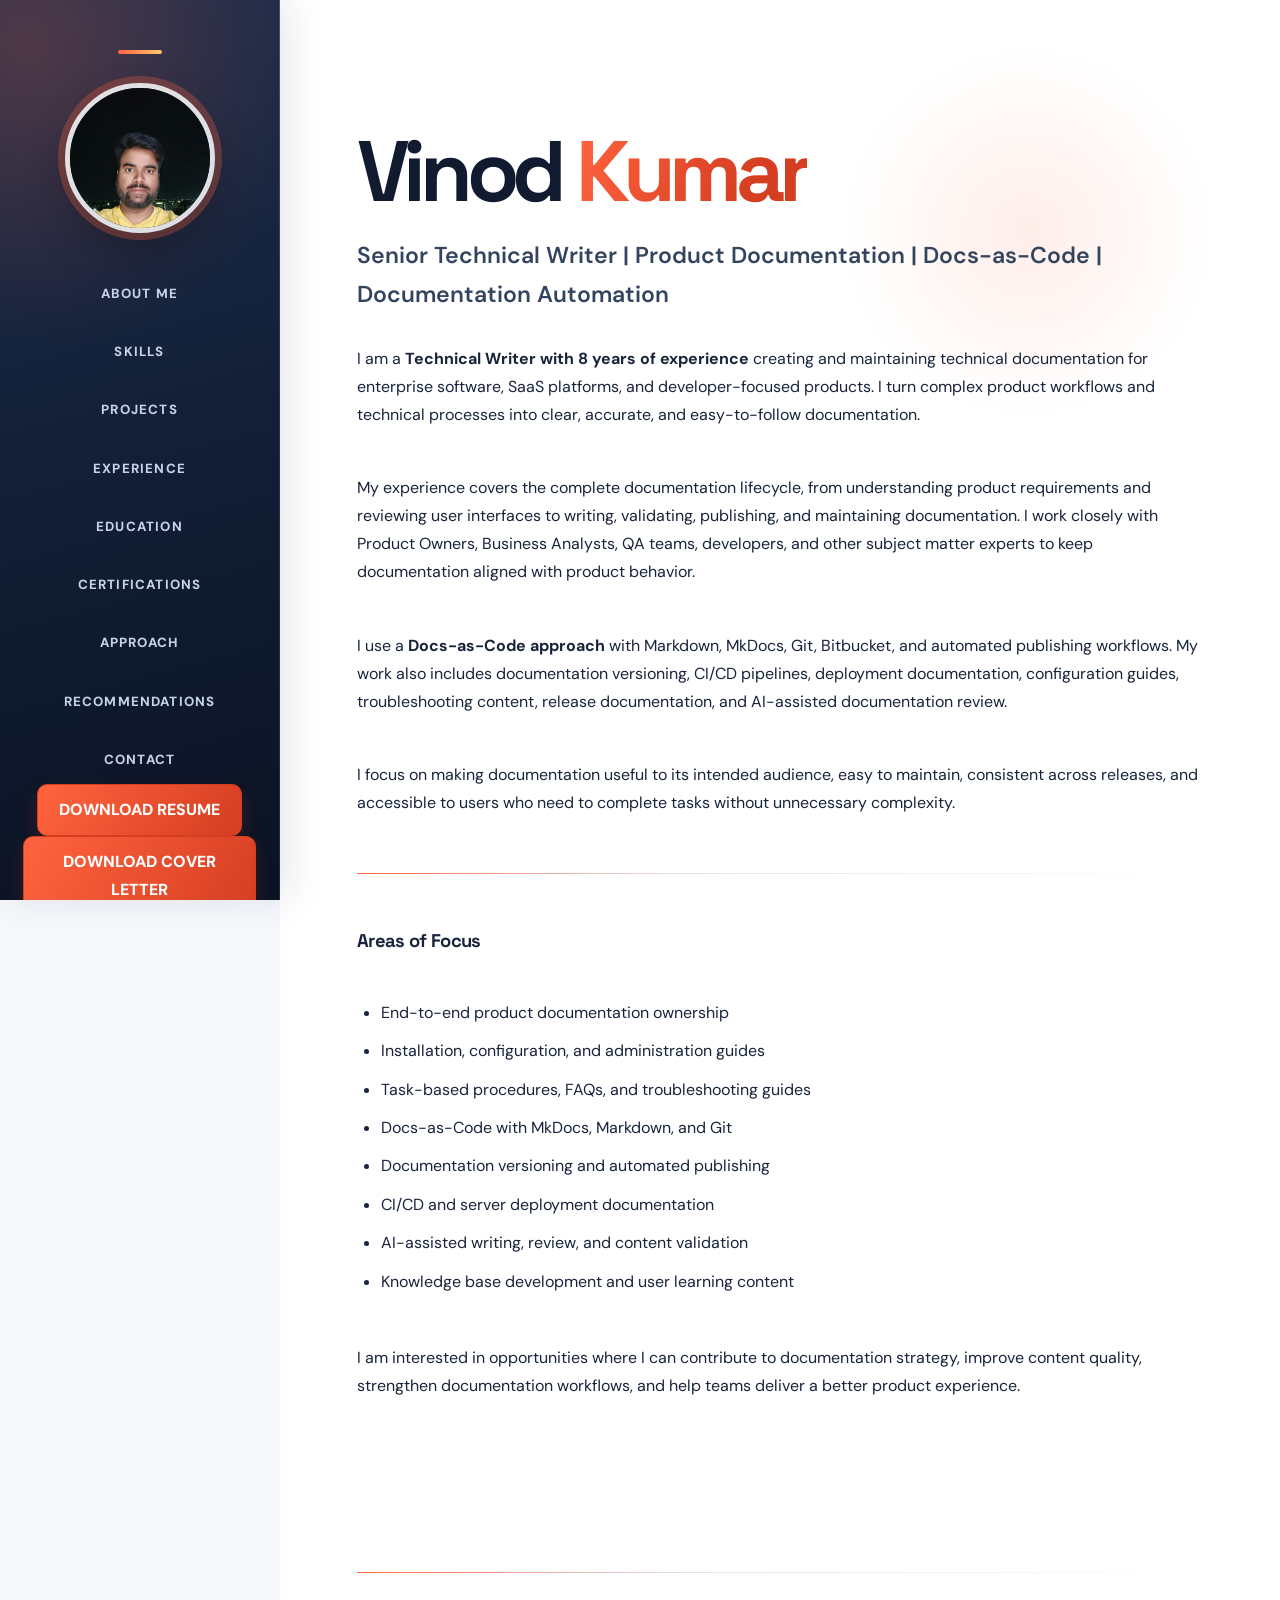
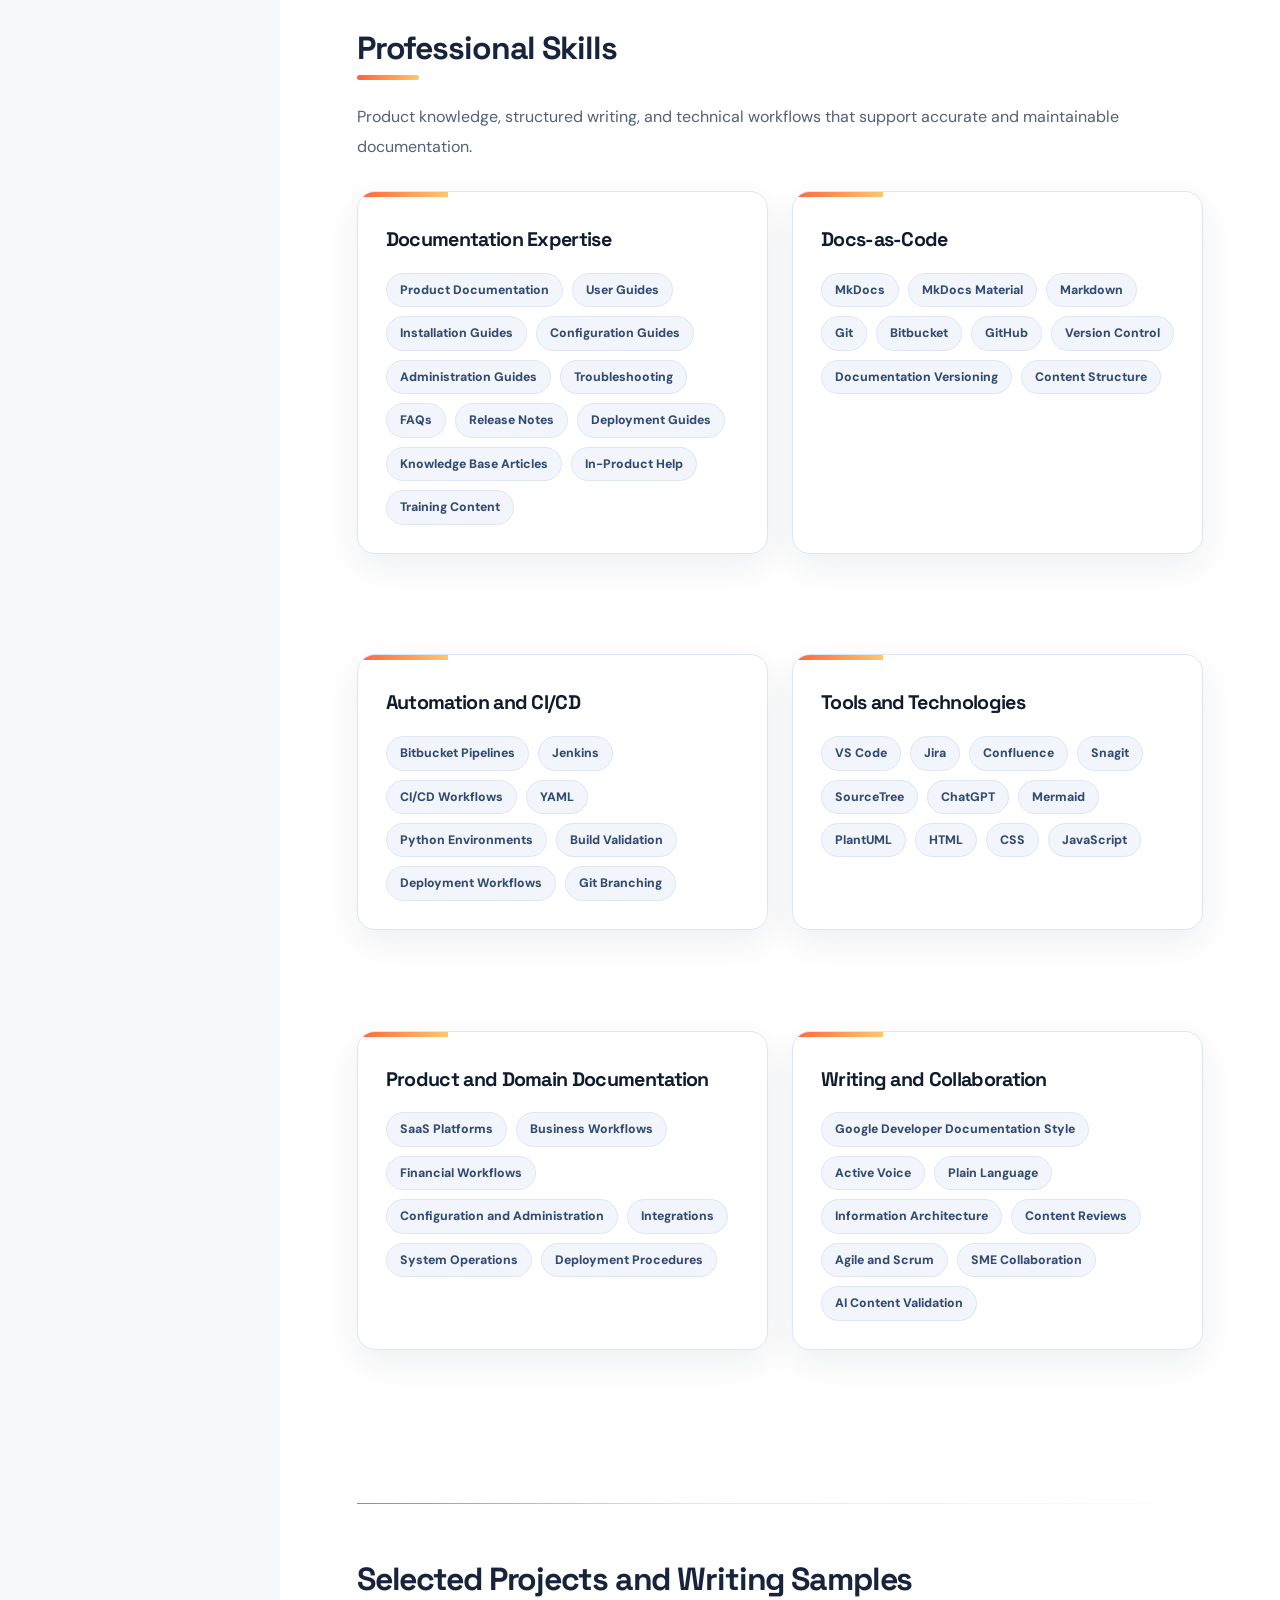
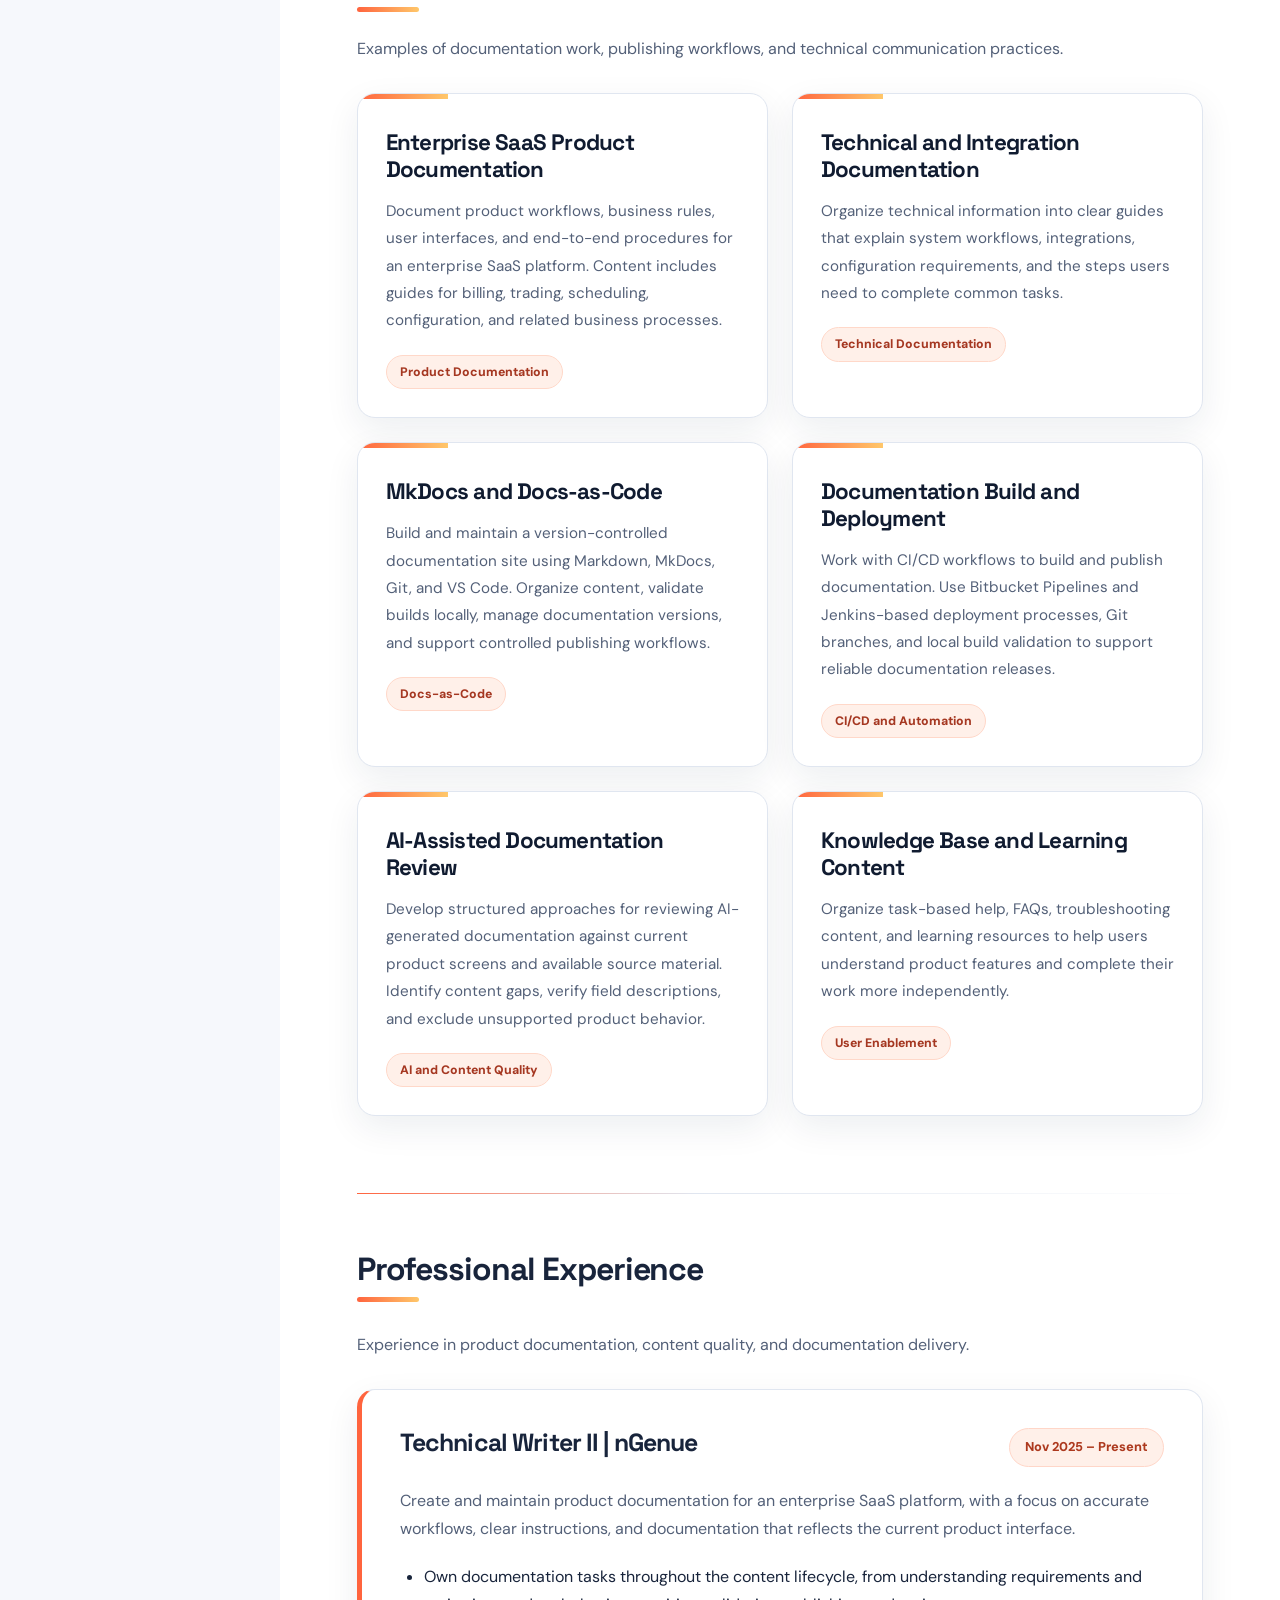
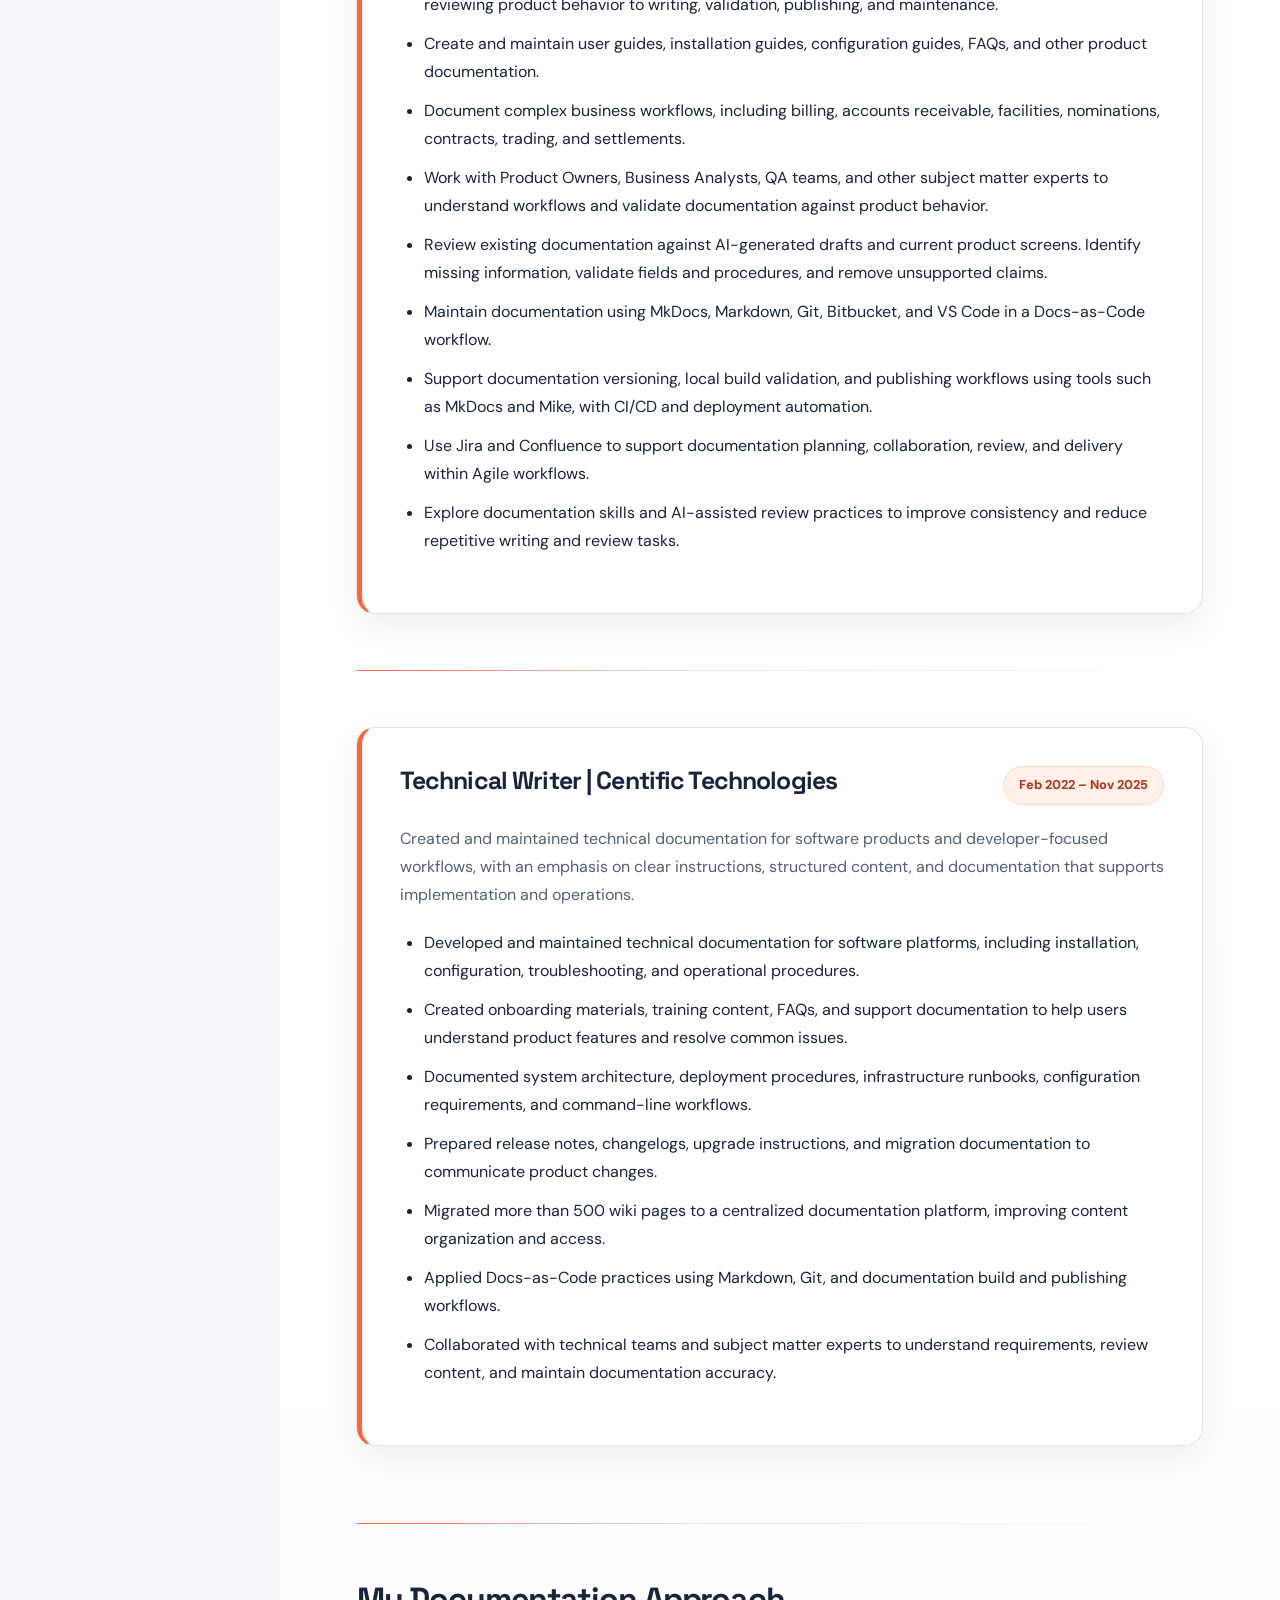
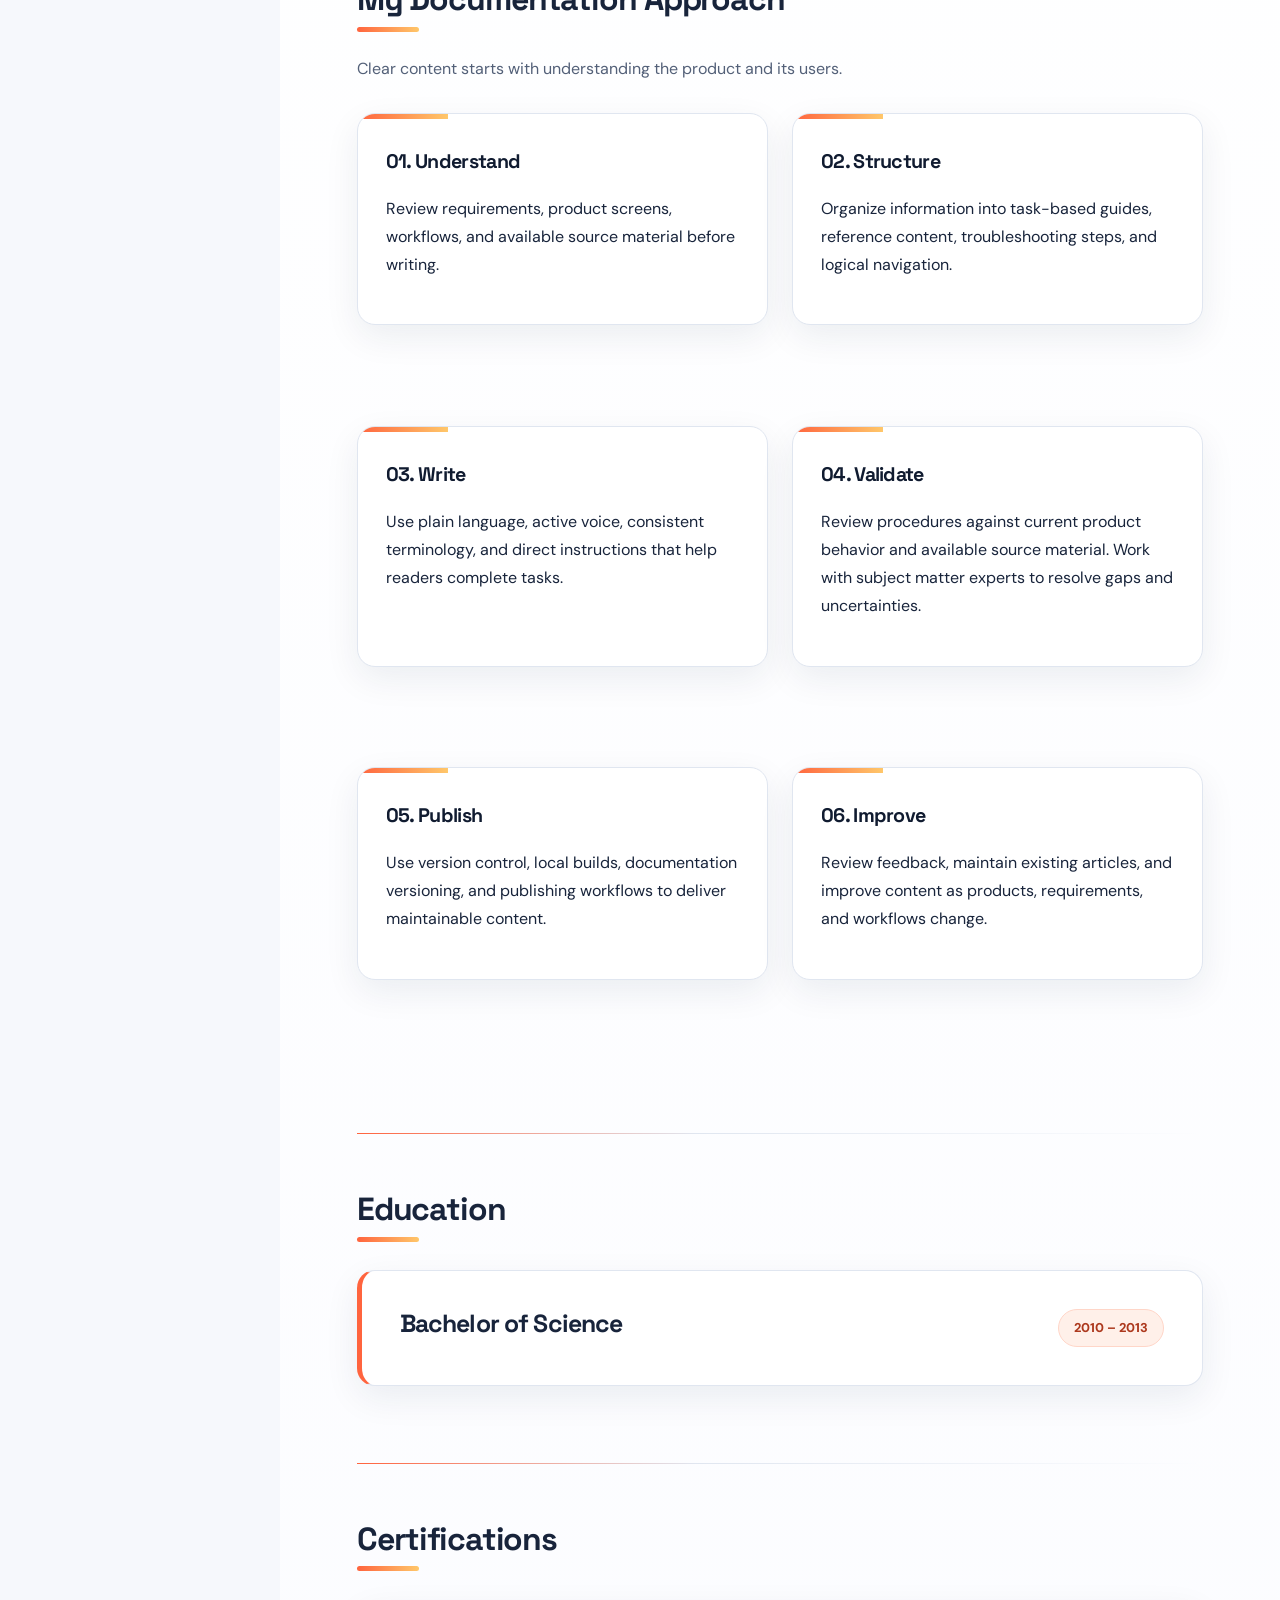
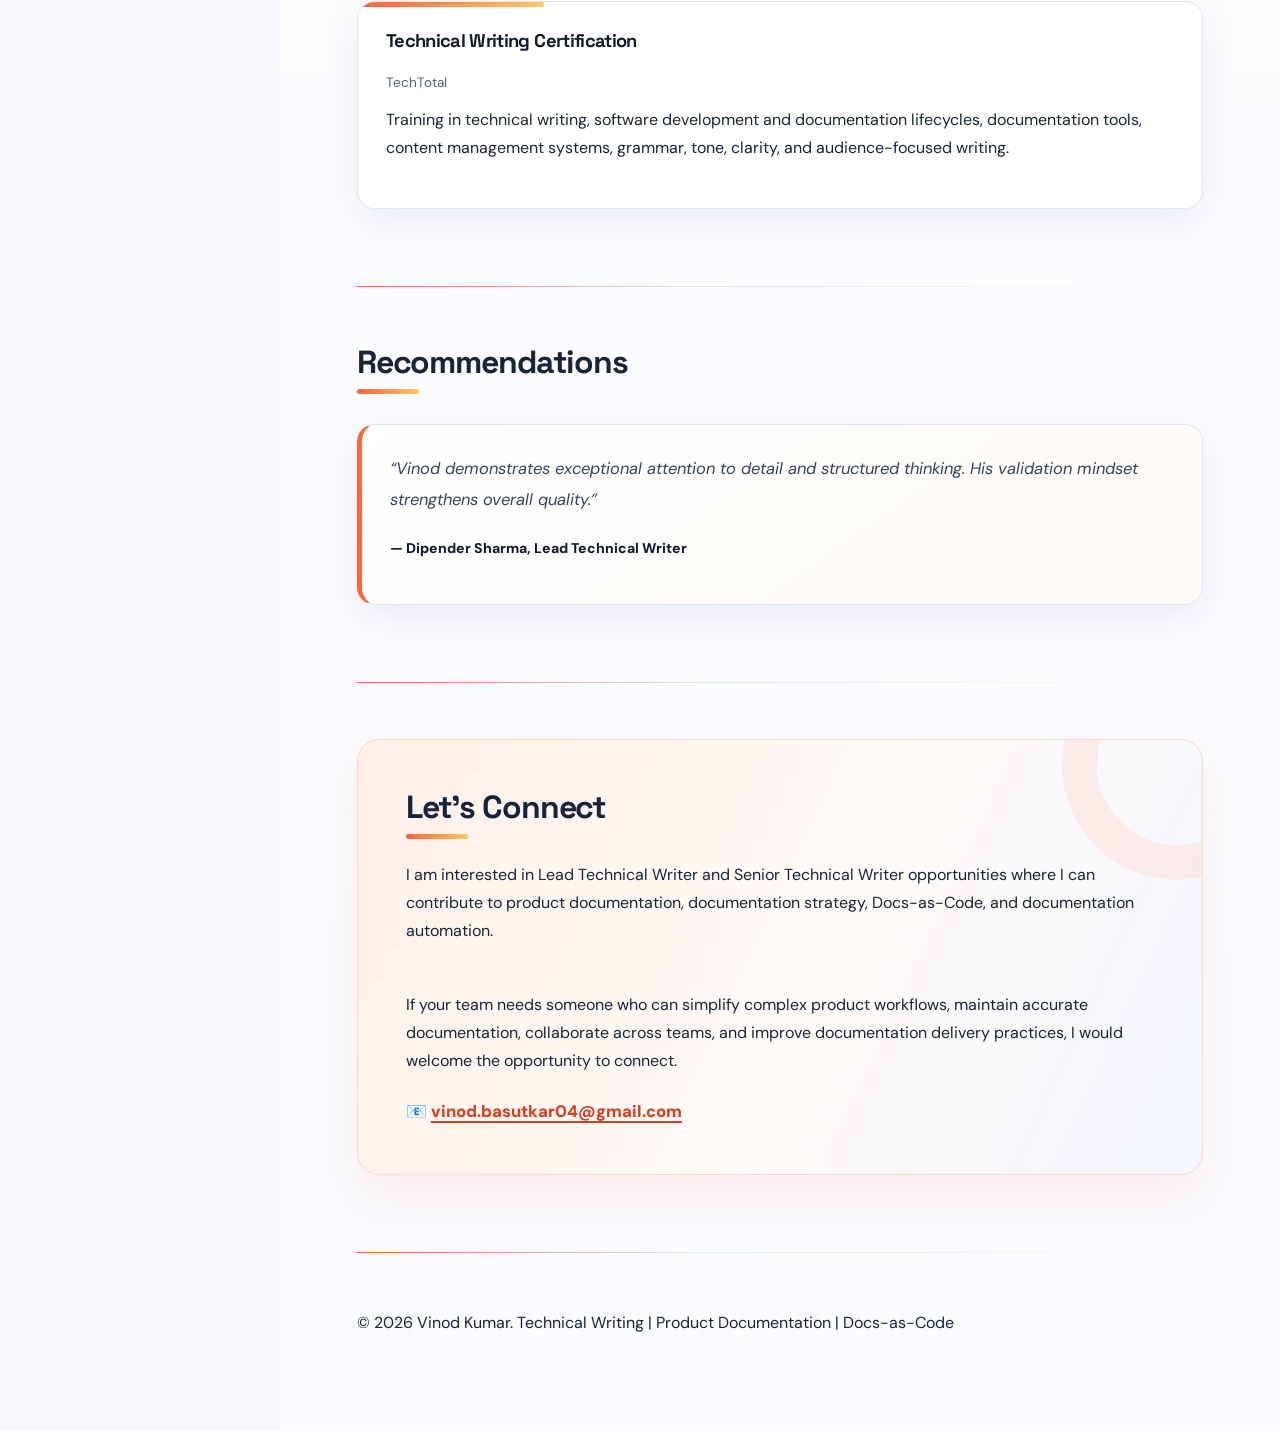
==== commit 68cf8d15: "Update index.html Updated hero" ====
--- a/index.html
+++ b/index.html
@@ -1,9 +1,10 @@
-```html
+
 <!DOCTYPE html>
 <html lang="en">
 <head>
   <meta charset="UTF-8">
   <meta name="viewport" content="width=device-width, initial-scale=1.0">
+
   <meta name="description" content="Vinod Kumar, Senior Technical Writer specializing in product documentation, Docs-as-Code, MkDocs, documentation automation, and developer enablement.">
   <meta name="author" content="Vinod Kumar">
   <meta name="theme-color" content="#111827">
@@ -11,6 +12,7 @@
   <title>Vinod Kumar | Senior Technical Writer</title>
 
   <link rel="stylesheet" href="style.css">
+
   <link href="https://fonts.googleapis.com/css2?family=Inter:wght@400;500;600;700;800&display=swap" rel="stylesheet">
 </head>
 
@@ -18,50 +20,52 @@
 
 <div class="layout">
 
-  
-<!-- SIDEBAR -->
-<aside class="sidebar">
-  <div class="profile">
-    <img src="vinod-kumar.jpg.jpg" alt="Vinod Kumar">
-  </div>
-
-  <nav class="nav" aria-label="Main navigation">
-    <a href="#about_me">ABOUT ME</a>
-    <a href="#skills">SKILLS</a>
-    <a href="#projects">PROJECTS</a>
-    <a href="#experience">EXPERIENCE</a>
-    <a href="#education">EDUCATION</a>
-    <a href="#certifications">CERTIFICATIONS</a>
-    <a href="#approach">APPROACH</a>
-    <a href="#recommendations">RECOMMENDATIONS</a>
-    <a href="#contact">CONTACT</a>
-  </nav>
-</aside>
-
-  
-<div class="hero-buttons">
-  <a href="Vinod_Kumar_Senior_Technical_Writer_Resume.pdf"
-     class="btn btn-primary"
-     download>
-    Download Resume
-  </a>
-
-  <a href="Vinod_Kumar_Cover_Letter.docx"
-     class="btn btn-secondary"
-     download>
-    Download Cover Letter
-  </a>
-
-  <a href="https://www.linkedin.com/in/vinod-kumar-075753167/"
-     class="btn btn-secondary"
-     target="_blank"
-     rel="noopener noreferrer">
-    LinkedIn Profile
-  </a>
-</div>
-
+  <!-- SIDEBAR -->
+  <aside class="sidebar">
+
+    <div class="profile">
+      <img src="vinod-kumar.jpg.jpg" alt="Vinod Kumar">
+    </div>
+
+    <!-- MAIN NAVIGATION -->
+    <nav class="nav" aria-label="Main navigation">
+
+      <a href="#about_me">ABOUT ME</a>
+      <a href="#skills">SKILLS</a>
+      <a href="#projects">PROJECTS</a>
+      <a href="#experience">EXPERIENCE</a>
+      <a href="#education">EDUCATION</a>
+      <a href="#certifications">CERTIFICATIONS</a>
+      <a href="#approach">APPROACH</a>
+      <a href="#recommendations">RECOMMENDATIONS</a>
+      <a href="#contact">CONTACT</a>
 
     </nav>
+
+    <!-- DOWNLOAD AND EXTERNAL LINKS -->
+    <div class="hero-buttons">
+
+      <a href="Vinod_Kumar_Senior_Technical_Writer_Resume.pdf"
+         class="btn btn-primary"
+         download>
+        DOWNLOAD RESUME
+      </a>
+
+      <a href="Vinod_Kumar_Cover_Letter.docx"
+         class="btn btn-secondary"
+         download>
+        DOWNLOAD COVER LETTER
+      </a>
+
+      <a href="https://www.linkedin.com/in/vinod-kumar-075753167/"
+         class="btn btn-secondary"
+         target="_blank"
+         rel="noopener noreferrer">
+        LINKEDIN PROFILE
+      </a>
+
+    </div>
+
   </aside>
 
   <!-- MAIN CONTENT -->
@@ -69,6 +73,7 @@
 
     <!-- HERO / ABOUT ME -->
     <section id="about_me" class="hero">
+
       <h1>Vinod <span>Kumar</span></h1>
 
       <p class="lead">
@@ -115,6 +120,7 @@
       <hr>
 
       <h3>Areas of Focus</h3>
+
       <br>
 
       <ul>
@@ -136,12 +142,14 @@
         documentation workflows, and help teams deliver a better
         product experience.
       </p>
+
     </section>
 
     <hr>
 
     <!-- SKILLS -->
     <section id="skills">
+
       <h2>Professional Skills</h2>
 
       <p class="lead">
@@ -153,6 +161,7 @@
 
         <section class="skill-card">
           <h3>Documentation Expertise</h3>
+
           <div class="skill-tags">
             <span>Product Documentation</span>
             <span>User Guides</span>
@@ -171,6 +180,7 @@
 
         <section class="skill-card">
           <h3>Docs-as-Code</h3>
+
           <div class="skill-tags">
             <span>MkDocs</span>
             <span>MkDocs Material</span>
@@ -186,6 +196,7 @@
 
         <section class="skill-card">
           <h3>Automation and CI/CD</h3>
+
           <div class="skill-tags">
             <span>Bitbucket Pipelines</span>
             <span>Jenkins</span>
@@ -200,6 +211,7 @@
 
         <section class="skill-card">
           <h3>Tools and Technologies</h3>
+
           <div class="skill-tags">
             <span>VS Code</span>
             <span>Jira</span>
@@ -217,6 +229,7 @@
 
         <section class="skill-card">
           <h3>Product and Domain Documentation</h3>
+
           <div class="skill-tags">
             <span>SaaS Platforms</span>
             <span>Business Workflows</span>
@@ -230,6 +243,7 @@
 
         <section class="skill-card">
           <h3>Writing and Collaboration</h3>
+
           <div class="skill-tags">
             <span>Google Developer Documentation Style</span>
             <span>Active Voice</span>
@@ -249,6 +263,7 @@
 
     <!-- PROJECTS -->
     <section id="projects">
+
       <h2>Selected Projects and Writing Samples</h2>
 
       <p class="lead">
@@ -261,12 +276,14 @@
         <a href="project-saas.html" class="project-card">
           <div class="card-content">
             <h2>Enterprise SaaS Product Documentation</h2>
+
             <p>
               Document product workflows, business rules, user interfaces,
               and end-to-end procedures for an enterprise SaaS platform.
               Content includes guides for billing, trading, scheduling,
               configuration, and related business processes.
             </p>
+
             <span class="tag">Product Documentation</span>
           </div>
         </a>
@@ -274,11 +291,13 @@
         <a href="project-api-vinod.html" class="project-card">
           <div class="card-content">
             <h2>Technical and Integration Documentation</h2>
+
             <p>
               Organize technical information into clear guides that explain
               system workflows, integrations, configuration requirements,
               and the steps users need to complete common tasks.
             </p>
+
             <span class="tag">Technical Documentation</span>
           </div>
         </a>
@@ -286,12 +305,14 @@
         <a href="project-mkdocs.html" class="project-card">
           <div class="card-content">
             <h2>MkDocs and Docs-as-Code</h2>
+
             <p>
               Build and maintain a version-controlled documentation site
               using Markdown, MkDocs, Git, and VS Code. Organize content,
               validate builds locally, manage documentation versions,
               and support controlled publishing workflows.
             </p>
+
             <span class="tag">Docs-as-Code</span>
           </div>
         </a>
@@ -299,12 +320,14 @@
         <a href="project-cicd.html" class="project-card">
           <div class="card-content">
             <h2>Documentation Build and Deployment</h2>
+
             <p>
               Work with CI/CD workflows to build and publish documentation.
               Use Bitbucket Pipelines and Jenkins-based deployment
               processes, Git branches, and local build validation to
               support reliable documentation releases.
             </p>
+
             <span class="tag">CI/CD and Automation</span>
           </div>
         </a>
@@ -312,12 +335,14 @@
         <a href="project-ai-review.html" class="project-card">
           <div class="card-content">
             <h2>AI-Assisted Documentation Review</h2>
+
             <p>
               Develop structured approaches for reviewing AI-generated
               documentation against current product screens and available
               source material. Identify content gaps, verify field
               descriptions, and exclude unsupported product behavior.
             </p>
+
             <span class="tag">AI and Content Quality</span>
           </div>
         </a>
@@ -325,11 +350,13 @@
         <a href="project-knowledge-base.html" class="project-card">
           <div class="card-content">
             <h2>Knowledge Base and Learning Content</h2>
+
             <p>
               Organize task-based help, FAQs, troubleshooting content,
               and learning resources to help users understand product
               features and complete their work more independently.
             </p>
+
             <span class="tag">User Enablement</span>
           </div>
         </a>
@@ -341,6 +368,7 @@
 
     <!-- EXPERIENCE -->
     <section id="experience" class="section-card">
+
       <h2>Professional Experience</h2>
 
       <p class="lead">
@@ -349,6 +377,7 @@
       </p>
 
       <div class="experience-card">
+
         <div class="exp-header">
           <h3>Technical Writer II | nGenue</h3>
           <span class="exp-years">Nov 2025 – Present</span>
@@ -362,54 +391,65 @@
         </p>
 
         <ul class="exp-list">
+
           <li>
             Own documentation tasks throughout the content lifecycle,
             from understanding requirements and reviewing product
             behavior to writing, validation, publishing, and maintenance.
           </li>
+
           <li>
             Create and maintain user guides, installation guides,
             configuration guides, FAQs, and other product documentation.
           </li>
+
           <li>
             Document complex business workflows, including billing,
             accounts receivable, facilities, nominations, contracts,
             trading, and settlements.
           </li>
+
           <li>
             Work with Product Owners, Business Analysts, QA teams,
             and other subject matter experts to understand workflows
             and validate documentation against product behavior.
           </li>
+
           <li>
             Review existing documentation against AI-generated drafts
             and current product screens. Identify missing information,
             validate fields and procedures, and remove unsupported claims.
           </li>
+
           <li>
             Maintain documentation using MkDocs, Markdown, Git,
             Bitbucket, and VS Code in a Docs-as-Code workflow.
           </li>
+
           <li>
             Support documentation versioning, local build validation,
             and publishing workflows using tools such as MkDocs and
             Mike, with CI/CD and deployment automation.
           </li>
+
           <li>
             Use Jira and Confluence to support documentation planning,
             collaboration, review, and delivery within Agile workflows.
           </li>
+
           <li>
             Explore documentation skills and AI-assisted review
             practices to improve consistency and reduce repetitive
             writing and review tasks.
           </li>
+
         </ul>
       </div>
 
       <hr>
 
       <div class="experience-card">
+
         <div class="exp-header">
           <h3>Technical Writer | Centific Technologies</h3>
           <span class="exp-years">Feb 2022 – Nov 2025</span>
@@ -423,39 +463,47 @@
         </p>
 
         <ul class="exp-list">
+
           <li>
             Developed and maintained technical documentation for
             software platforms, including installation, configuration,
             troubleshooting, and operational procedures.
           </li>
+
           <li>
             Created onboarding materials, training content, FAQs,
             and support documentation to help users understand
             product features and resolve common issues.
           </li>
+
           <li>
             Documented system architecture, deployment procedures,
             infrastructure runbooks, configuration requirements,
             and command-line workflows.
           </li>
+
           <li>
             Prepared release notes, changelogs, upgrade instructions,
             and migration documentation to communicate product changes.
           </li>
+
           <li>
             Migrated more than 500 wiki pages to a centralized
             documentation platform, improving content organization
             and access.
           </li>
+
           <li>
             Applied Docs-as-Code practices using Markdown, Git,
             and documentation build and publishing workflows.
           </li>
+
           <li>
             Collaborated with technical teams and subject matter
             experts to understand requirements, review content,
             and maintain documentation accuracy.
           </li>
+
         </ul>
       </div>
     </section>
@@ -464,6 +512,7 @@
 
     <!-- DOCUMENTATION APPROACH -->
     <section id="approach">
+
       <h2>My Documentation Approach</h2>
 
       <p class="lead">
@@ -528,6 +577,7 @@
 
     <!-- EDUCATION -->
     <section id="education" class="section-card">
+
       <h2>Education</h2>
 
       <div class="experience-card">
@@ -536,18 +586,23 @@
           <span class="exp-years">2010 – 2013</span>
         </div>
       </div>
+
     </section>
 
     <hr>
 
     <!-- CERTIFICATIONS -->
     <section id="certifications">
+
       <h2>Certifications</h2>
 
       <div class="cert-grid">
+
         <div class="cert-card">
           <h3>Technical Writing Certification</h3>
+
           <p class="cert-meta">TechTotal</p>
+
           <p>
             Training in technical writing, software development
             and documentation lifecycles, documentation tools,
@@ -555,6 +610,7 @@
             and audience-focused writing.
           </p>
         </div>
+
       </div>
     </section>
 
@@ -562,19 +618,25 @@
 
     <!-- RECOMMENDATIONS -->
     <section id="recommendations">
+
       <h2>Recommendations</h2>
 
       <div class="recommend-grid">
+
         <div class="recommend-card">
+
           <p class="quote">
             “Vinod demonstrates exceptional attention to detail and
             structured thinking. His validation mindset strengthens
             overall quality.”
           </p>
+
           <p class="author">
             — Dipender Sharma, Lead Technical Writer
           </p>
+
         </div>
+
       </div>
     </section>
 
@@ -582,6 +644,7 @@
 
     <!-- CONTACT -->
     <section id="contact" class="connect-card">
+
       <h2>Let's Connect</h2>
 
       <p>
@@ -606,18 +669,23 @@
           vinod.basutkar04@gmail.com
         </a>
       </div>
-    </section>
-
-    <hr>
-
+
+    </section>
+
+    <hr>
+
+    <!-- FOOTER -->
     <footer>
+
       <p>
         © <span id="current-year">2026</span> Vinod Kumar.
         Technical Writing | Product Documentation | Docs-as-Code
       </p>
+
     </footer>
 
   </main>
+
 </div>
 
 <script>
@@ -629,4 +697,3 @@
 
 </body>
 </html>
-```
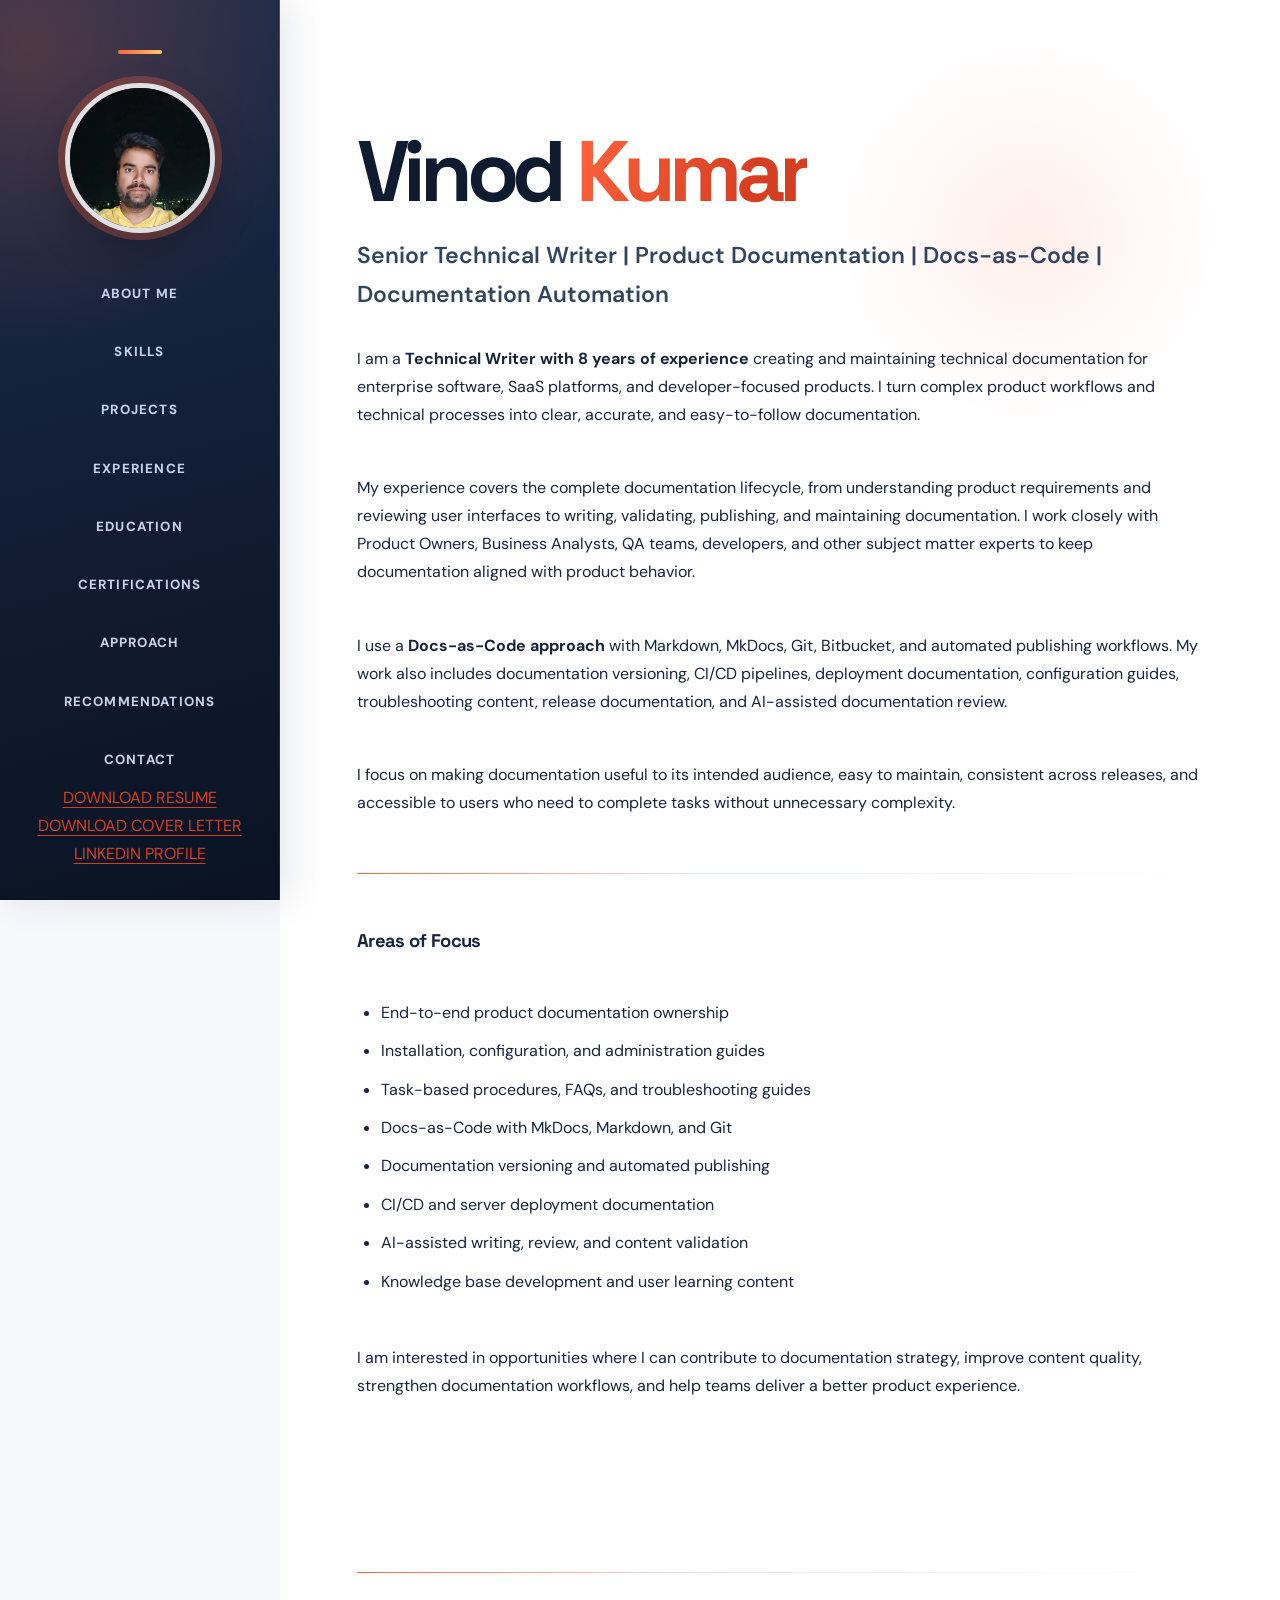
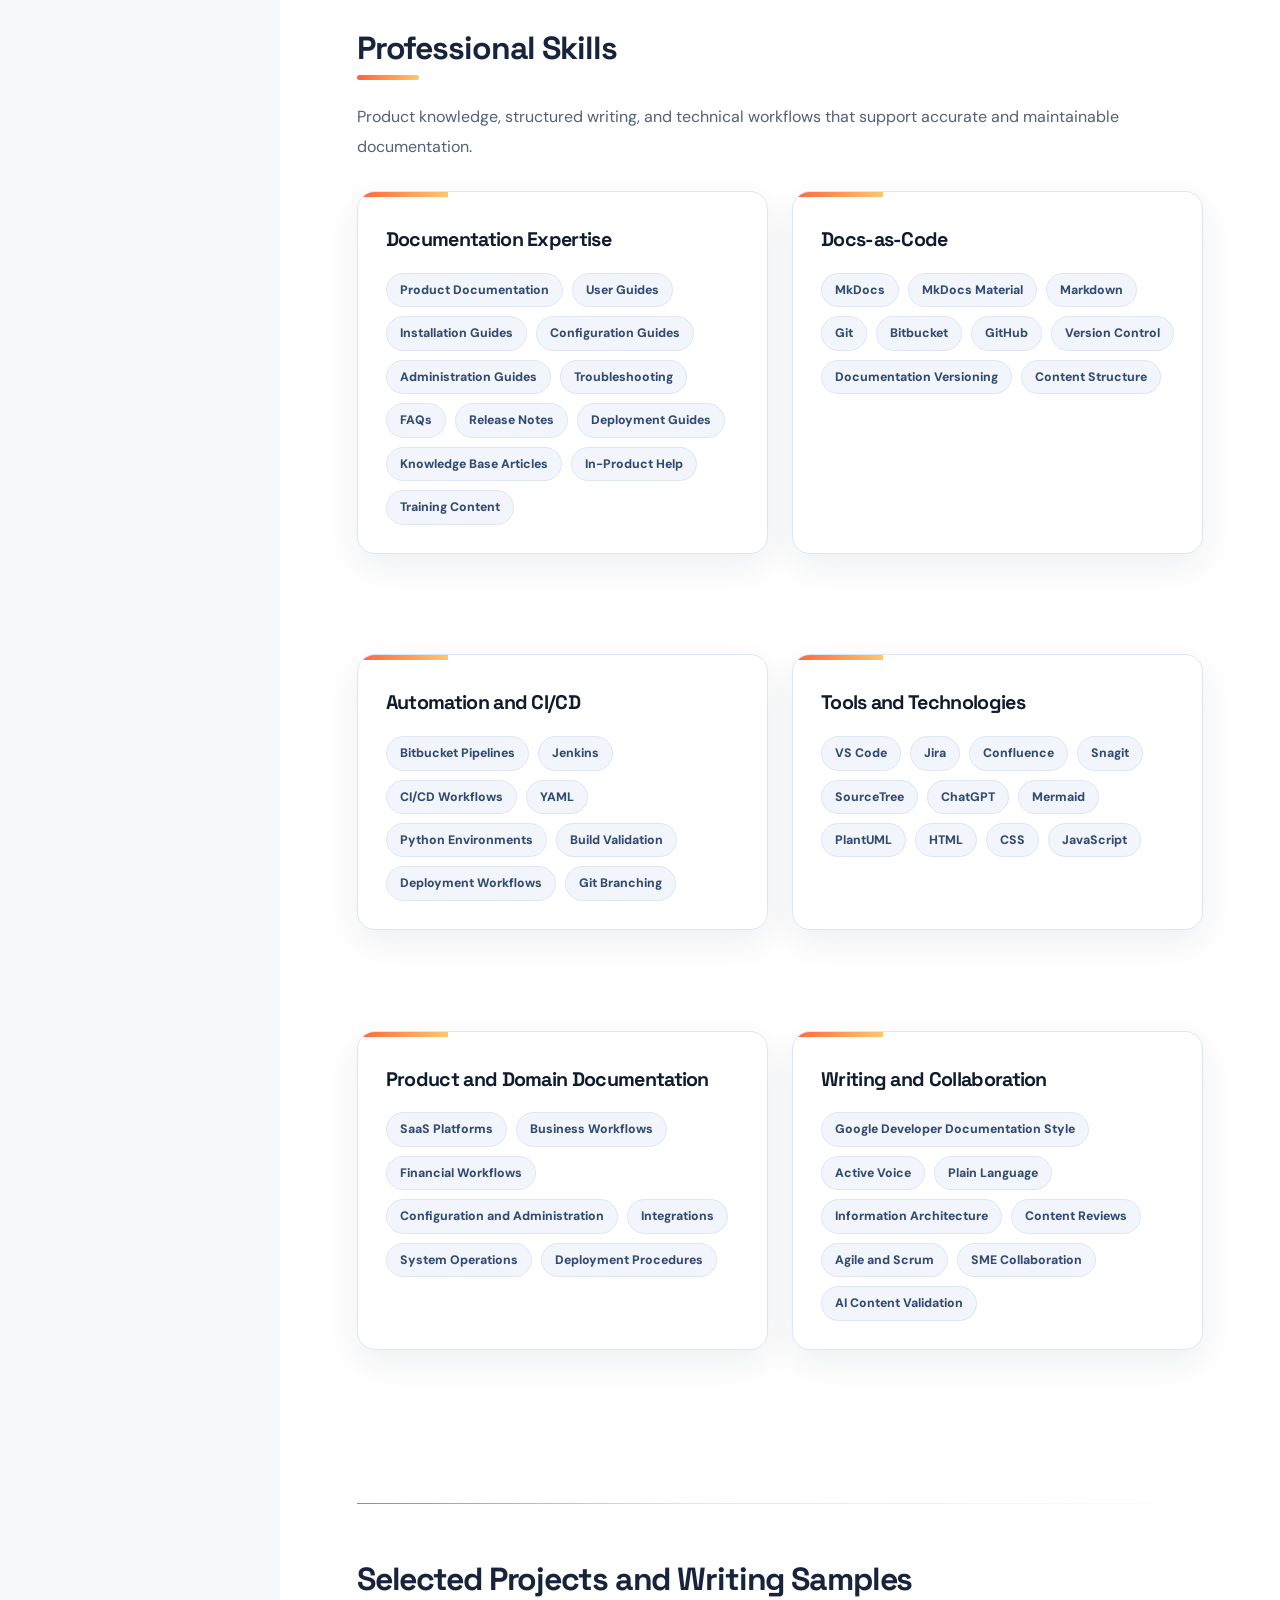
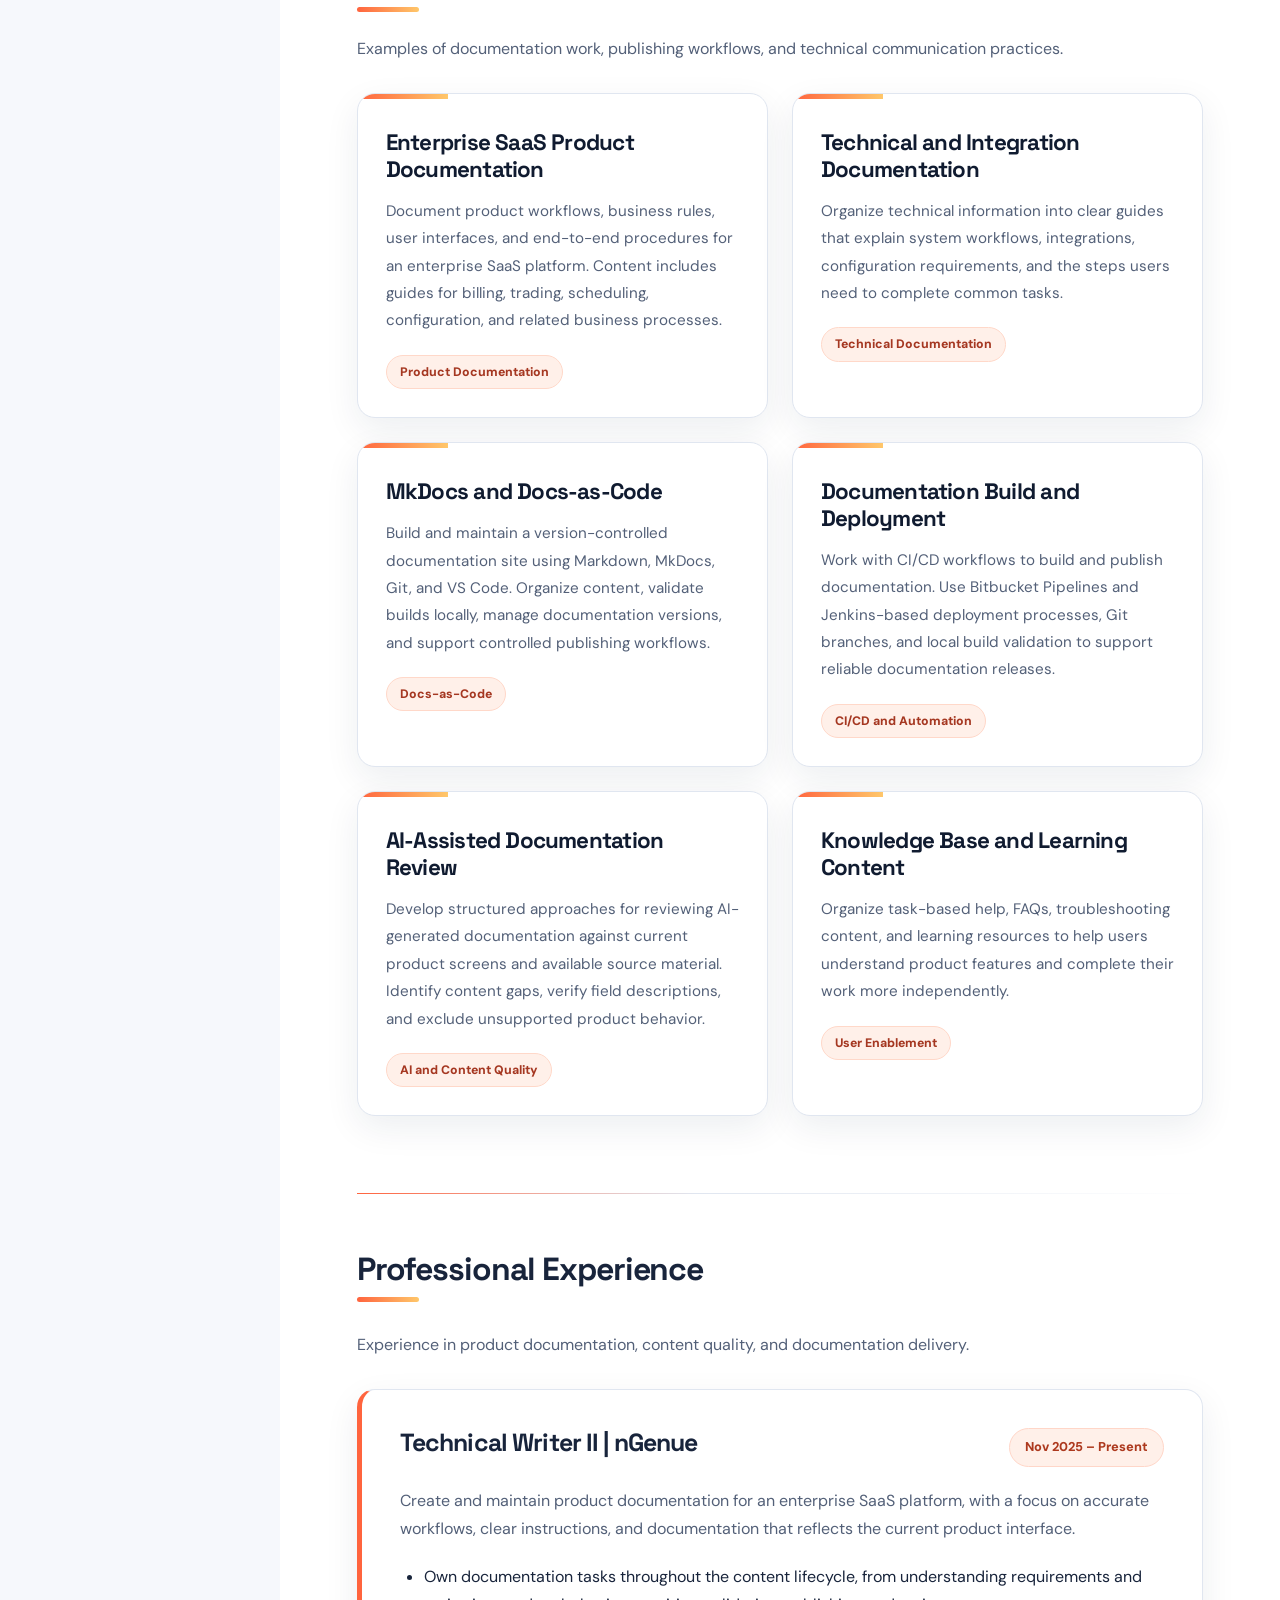
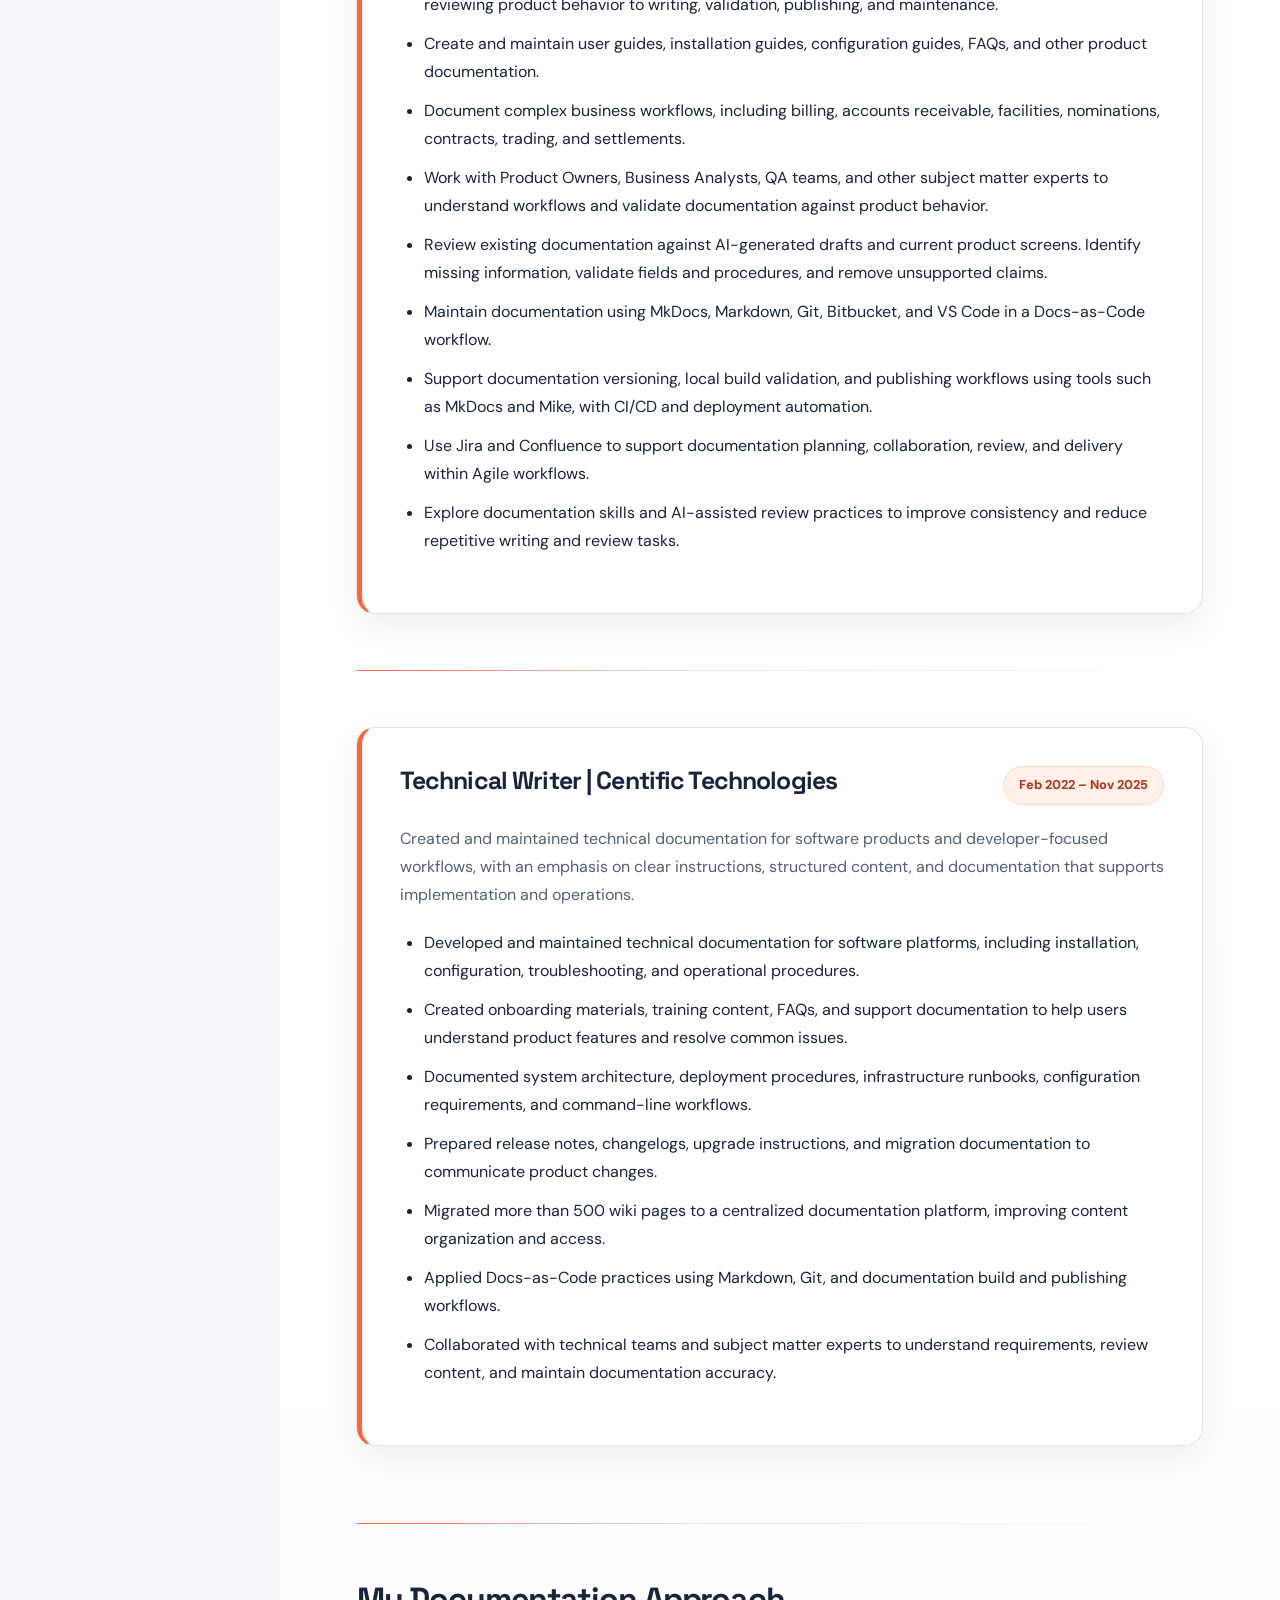
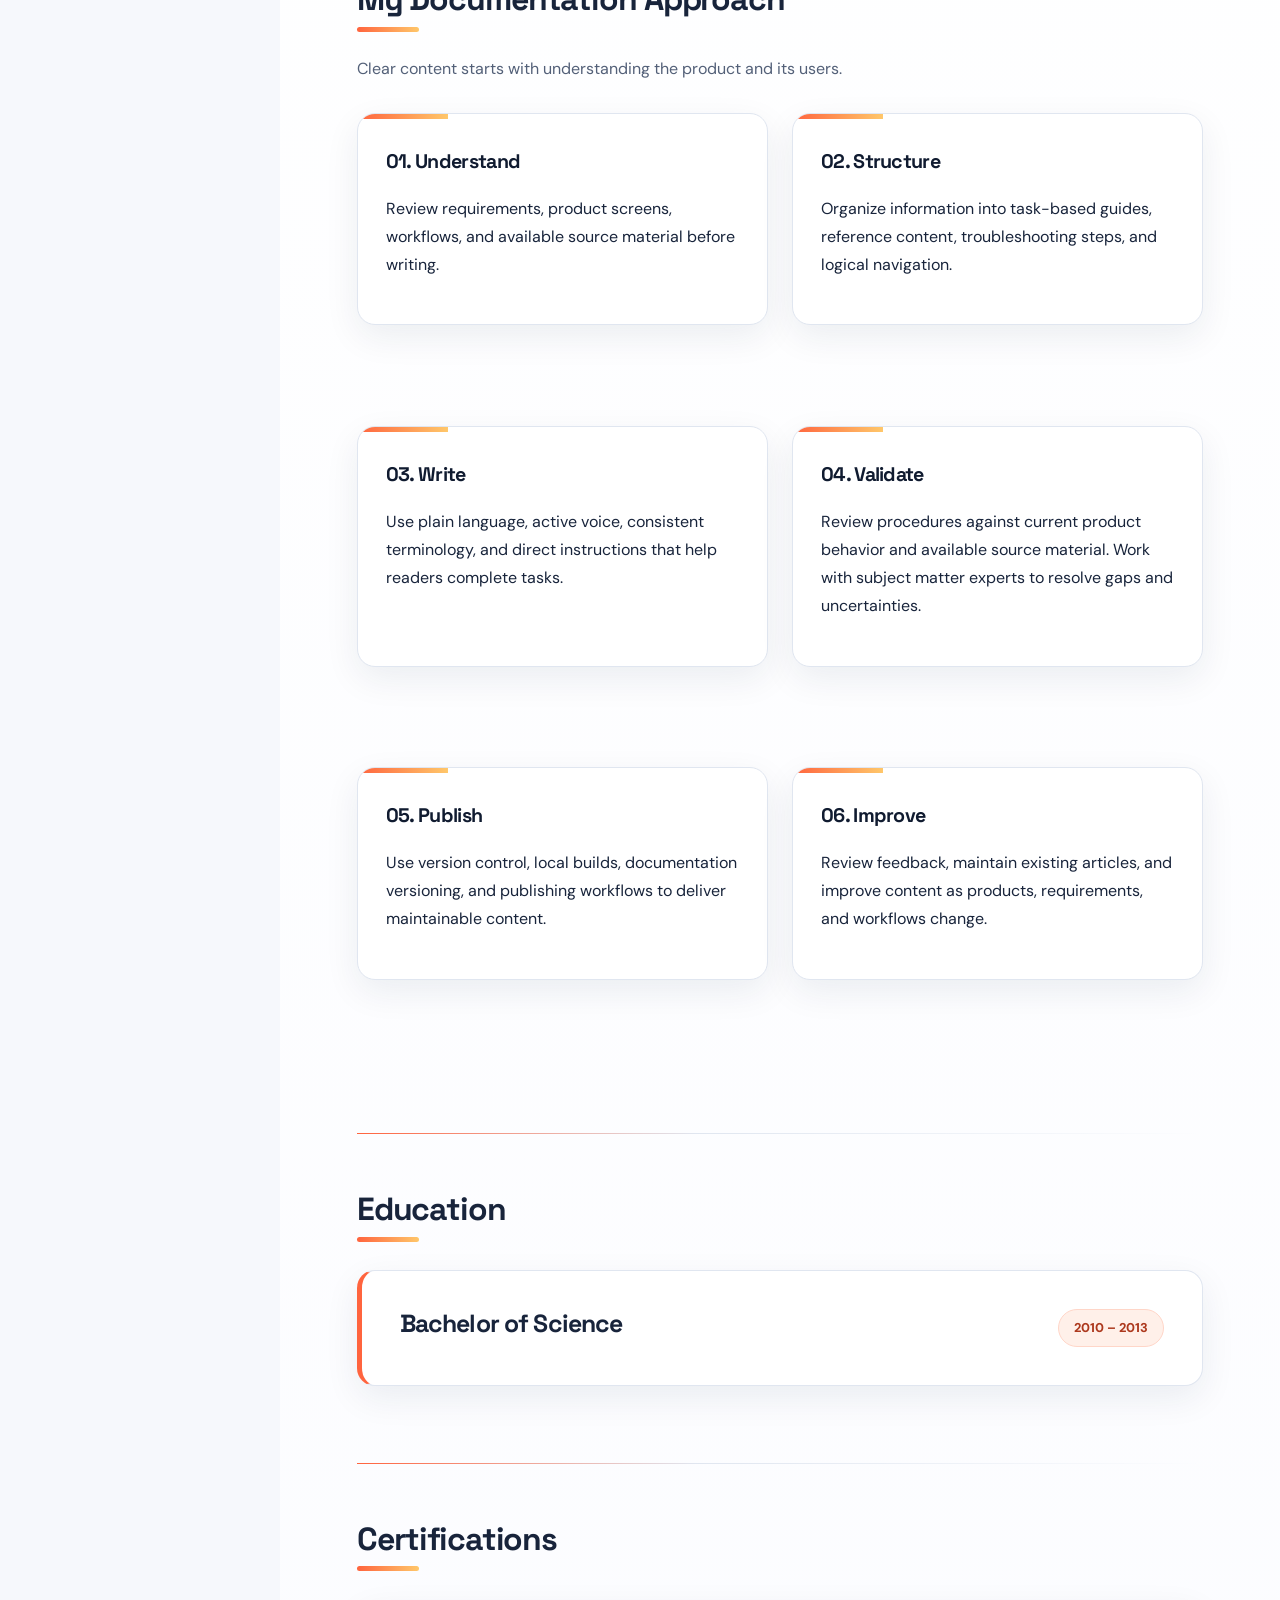
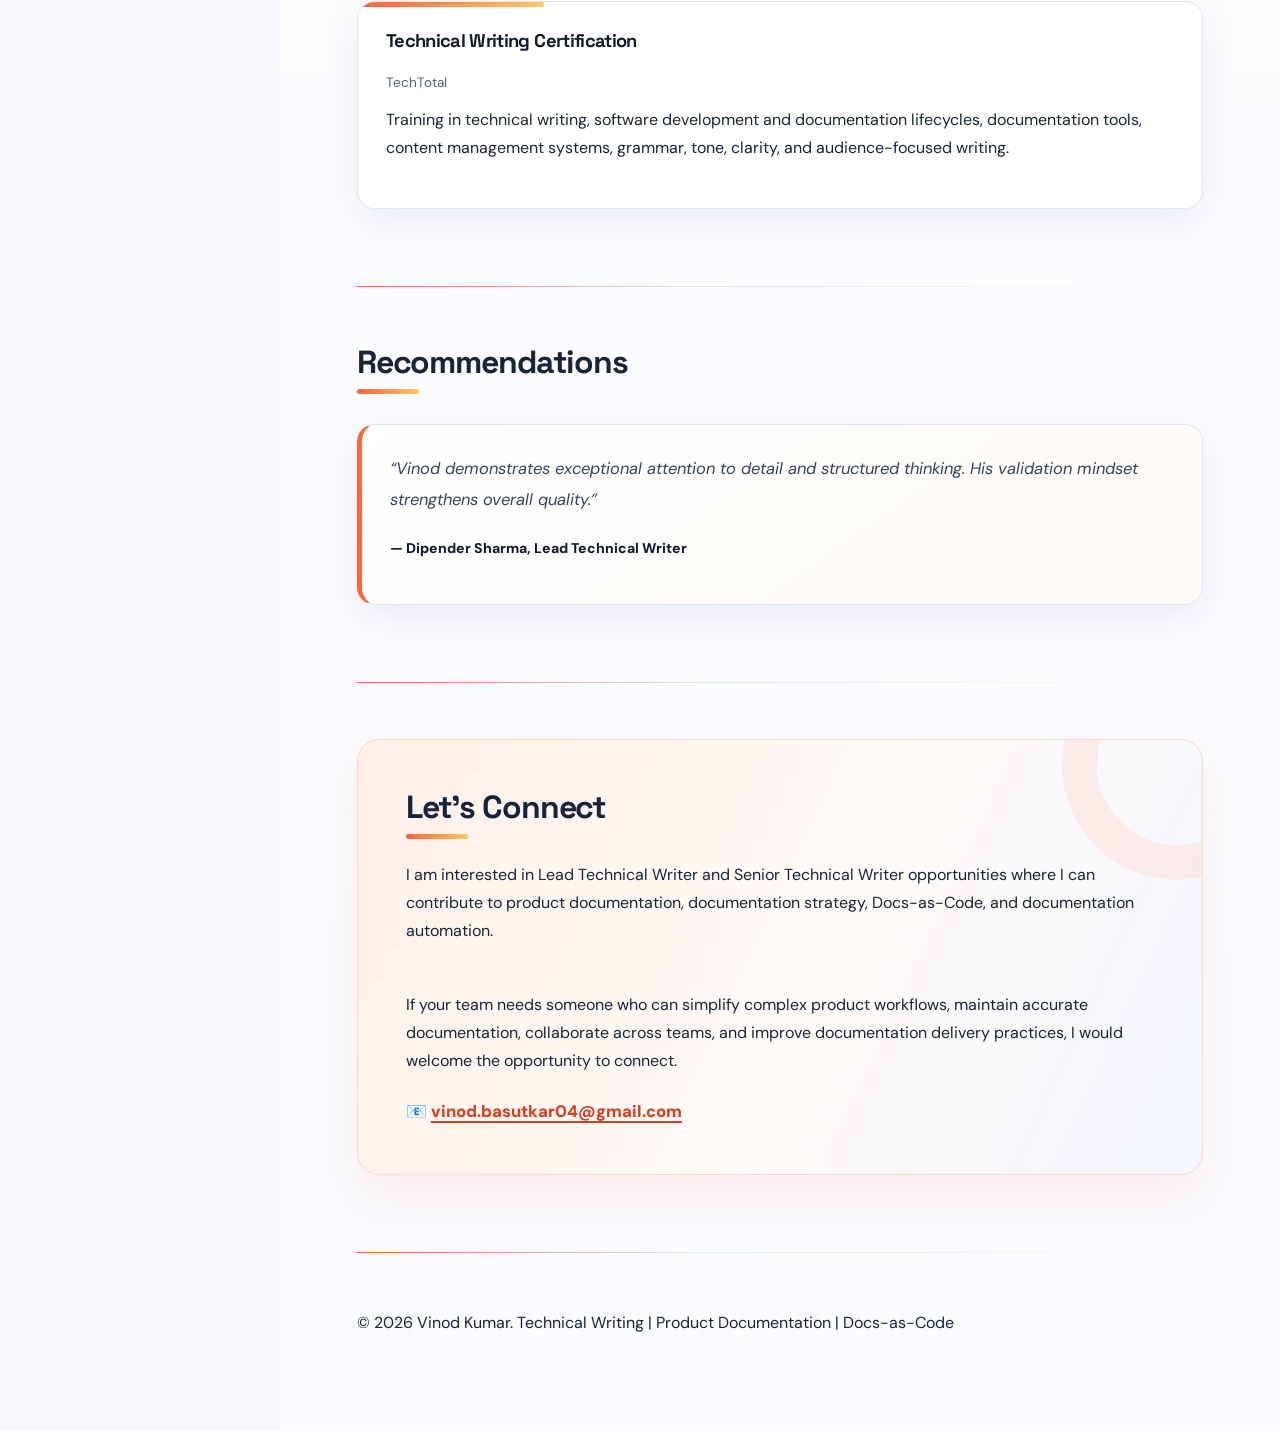
==== commit 4f2bb62f: "Update index.html Fixed sidebars" ====
--- a/index.html
+++ b/index.html
@@ -12,7 +12,6 @@
   <title>Vinod Kumar | Senior Technical Writer</title>
 
   <link rel="stylesheet" href="style.css">
-
   <link href="https://fonts.googleapis.com/css2?family=Inter:wght@400;500;600;700;800&display=swap" rel="stylesheet">
 </head>
 
@@ -29,7 +28,6 @@
 
     <!-- MAIN NAVIGATION -->
     <nav class="nav" aria-label="Main navigation">
-
       <a href="#about_me">ABOUT ME</a>
       <a href="#skills">SKILLS</a>
       <a href="#projects">PROJECTS</a>
@@ -39,31 +37,23 @@
       <a href="#approach">APPROACH</a>
       <a href="#recommendations">RECOMMENDATIONS</a>
       <a href="#contact">CONTACT</a>
-
     </nav>
 
-    <!-- DOWNLOAD AND EXTERNAL LINKS -->
-    <div class="hero-buttons">
-
-      <a href="Vinod_Kumar_Senior_Technical_Writer_Resume.pdf"
-         class="btn btn-primary"
-         download>
+    <!-- RESUME, COVER LETTER AND LINKEDIN -->
+    <div class="sidebar-links">
+      <a href="Vinod_Kumar_Senior_Technical_Writer_Resume.pdf" download>
         DOWNLOAD RESUME
       </a>
 
-      <a href="Vinod_Kumar_Cover_Letter.docx"
-         class="btn btn-secondary"
-         download>
+      <a href="Vinod_Kumar_Cover_Letter.docx" download>
         DOWNLOAD COVER LETTER
       </a>
 
       <a href="https://www.linkedin.com/in/vinod-kumar-075753167/"
-         class="btn btn-secondary"
          target="_blank"
          rel="noopener noreferrer">
         LINKEDIN PROFILE
       </a>
-
     </div>
 
   </aside>
@@ -161,7 +151,6 @@
 
         <section class="skill-card">
           <h3>Documentation Expertise</h3>
-
           <div class="skill-tags">
             <span>Product Documentation</span>
             <span>User Guides</span>
@@ -180,7 +169,6 @@
 
         <section class="skill-card">
           <h3>Docs-as-Code</h3>
-
           <div class="skill-tags">
             <span>MkDocs</span>
             <span>MkDocs Material</span>
@@ -196,7 +184,6 @@
 
         <section class="skill-card">
           <h3>Automation and CI/CD</h3>
-
           <div class="skill-tags">
             <span>Bitbucket Pipelines</span>
             <span>Jenkins</span>
@@ -211,7 +198,6 @@
 
         <section class="skill-card">
           <h3>Tools and Technologies</h3>
-
           <div class="skill-tags">
             <span>VS Code</span>
             <span>Jira</span>
@@ -229,7 +215,6 @@
 
         <section class="skill-card">
           <h3>Product and Domain Documentation</h3>
-
           <div class="skill-tags">
             <span>SaaS Platforms</span>
             <span>Business Workflows</span>
@@ -243,7 +228,6 @@
 
         <section class="skill-card">
           <h3>Writing and Collaboration</h3>
-
           <div class="skill-tags">
             <span>Google Developer Documentation Style</span>
             <span>Active Voice</span>
@@ -276,14 +260,12 @@
         <a href="project-saas.html" class="project-card">
           <div class="card-content">
             <h2>Enterprise SaaS Product Documentation</h2>
-
             <p>
               Document product workflows, business rules, user interfaces,
               and end-to-end procedures for an enterprise SaaS platform.
               Content includes guides for billing, trading, scheduling,
               configuration, and related business processes.
             </p>
-
             <span class="tag">Product Documentation</span>
           </div>
         </a>
@@ -291,13 +273,11 @@
         <a href="project-api-vinod.html" class="project-card">
           <div class="card-content">
             <h2>Technical and Integration Documentation</h2>
-
             <p>
               Organize technical information into clear guides that explain
               system workflows, integrations, configuration requirements,
               and the steps users need to complete common tasks.
             </p>
-
             <span class="tag">Technical Documentation</span>
           </div>
         </a>
@@ -305,14 +285,12 @@
         <a href="project-mkdocs.html" class="project-card">
           <div class="card-content">
             <h2>MkDocs and Docs-as-Code</h2>
-
             <p>
               Build and maintain a version-controlled documentation site
               using Markdown, MkDocs, Git, and VS Code. Organize content,
               validate builds locally, manage documentation versions,
               and support controlled publishing workflows.
             </p>
-
             <span class="tag">Docs-as-Code</span>
           </div>
         </a>
@@ -320,14 +298,12 @@
         <a href="project-cicd.html" class="project-card">
           <div class="card-content">
             <h2>Documentation Build and Deployment</h2>
-
             <p>
               Work with CI/CD workflows to build and publish documentation.
               Use Bitbucket Pipelines and Jenkins-based deployment
               processes, Git branches, and local build validation to
               support reliable documentation releases.
             </p>
-
             <span class="tag">CI/CD and Automation</span>
           </div>
         </a>
@@ -335,14 +311,12 @@
         <a href="project-ai-review.html" class="project-card">
           <div class="card-content">
             <h2>AI-Assisted Documentation Review</h2>
-
             <p>
               Develop structured approaches for reviewing AI-generated
               documentation against current product screens and available
               source material. Identify content gaps, verify field
               descriptions, and exclude unsupported product behavior.
             </p>
-
             <span class="tag">AI and Content Quality</span>
           </div>
         </a>
@@ -350,13 +324,11 @@
         <a href="project-knowledge-base.html" class="project-card">
           <div class="card-content">
             <h2>Knowledge Base and Learning Content</h2>
-
             <p>
               Organize task-based help, FAQs, troubleshooting content,
               and learning resources to help users understand product
               features and complete their work more independently.
             </p>
-
             <span class="tag">User Enablement</span>
           </div>
         </a>
@@ -391,59 +363,50 @@
         </p>
 
         <ul class="exp-list">
-
           <li>
             Own documentation tasks throughout the content lifecycle,
             from understanding requirements and reviewing product
             behavior to writing, validation, publishing, and maintenance.
           </li>
-
           <li>
             Create and maintain user guides, installation guides,
             configuration guides, FAQs, and other product documentation.
           </li>
-
           <li>
             Document complex business workflows, including billing,
             accounts receivable, facilities, nominations, contracts,
             trading, and settlements.
           </li>
-
           <li>
             Work with Product Owners, Business Analysts, QA teams,
             and other subject matter experts to understand workflows
             and validate documentation against product behavior.
           </li>
-
           <li>
             Review existing documentation against AI-generated drafts
             and current product screens. Identify missing information,
             validate fields and procedures, and remove unsupported claims.
           </li>
-
           <li>
             Maintain documentation using MkDocs, Markdown, Git,
             Bitbucket, and VS Code in a Docs-as-Code workflow.
           </li>
-
           <li>
             Support documentation versioning, local build validation,
             and publishing workflows using tools such as MkDocs and
             Mike, with CI/CD and deployment automation.
           </li>
-
           <li>
             Use Jira and Confluence to support documentation planning,
             collaboration, review, and delivery within Agile workflows.
           </li>
-
           <li>
             Explore documentation skills and AI-assisted review
             practices to improve consistency and reduce repetitive
             writing and review tasks.
           </li>
-
         </ul>
+
       </div>
 
       <hr>
@@ -463,48 +426,41 @@
         </p>
 
         <ul class="exp-list">
-
           <li>
             Developed and maintained technical documentation for
             software platforms, including installation, configuration,
             troubleshooting, and operational procedures.
           </li>
-
           <li>
             Created onboarding materials, training content, FAQs,
             and support documentation to help users understand
             product features and resolve common issues.
           </li>
-
           <li>
             Documented system architecture, deployment procedures,
             infrastructure runbooks, configuration requirements,
             and command-line workflows.
           </li>
-
           <li>
             Prepared release notes, changelogs, upgrade instructions,
             and migration documentation to communicate product changes.
           </li>
-
           <li>
             Migrated more than 500 wiki pages to a centralized
             documentation platform, improving content organization
             and access.
           </li>
-
           <li>
             Applied Docs-as-Code practices using Markdown, Git,
             and documentation build and publishing workflows.
           </li>
-
           <li>
             Collaborated with technical teams and subject matter
             experts to understand requirements, review content,
             and maintain documentation accuracy.
           </li>
-
         </ul>
+
       </div>
     </section>
 
@@ -597,12 +553,9 @@
       <h2>Certifications</h2>
 
       <div class="cert-grid">
-
         <div class="cert-card">
           <h3>Technical Writing Certification</h3>
-
           <p class="cert-meta">TechTotal</p>
-
           <p>
             Training in technical writing, software development
             and documentation lifecycles, documentation tools,
@@ -610,8 +563,8 @@
             and audience-focused writing.
           </p>
         </div>
-
-      </div>
+      </div>
+
     </section>
 
     <hr>
@@ -622,9 +575,7 @@
       <h2>Recommendations</h2>
 
       <div class="recommend-grid">
-
         <div class="recommend-card">
-
           <p class="quote">
             “Vinod demonstrates exceptional attention to detail and
             structured thinking. His validation mindset strengthens
@@ -634,10 +585,9 @@
           <p class="author">
             — Dipender Sharma, Lead Technical Writer
           </p>
-
         </div>
-
-      </div>
+      </div>
+
     </section>
 
     <hr>
@@ -676,12 +626,10 @@
 
     <!-- FOOTER -->
     <footer>
-
       <p>
         © <span id="current-year">2026</span> Vinod Kumar.
         Technical Writing | Product Documentation | Docs-as-Code
       </p>
-
     </footer>
 
   </main>
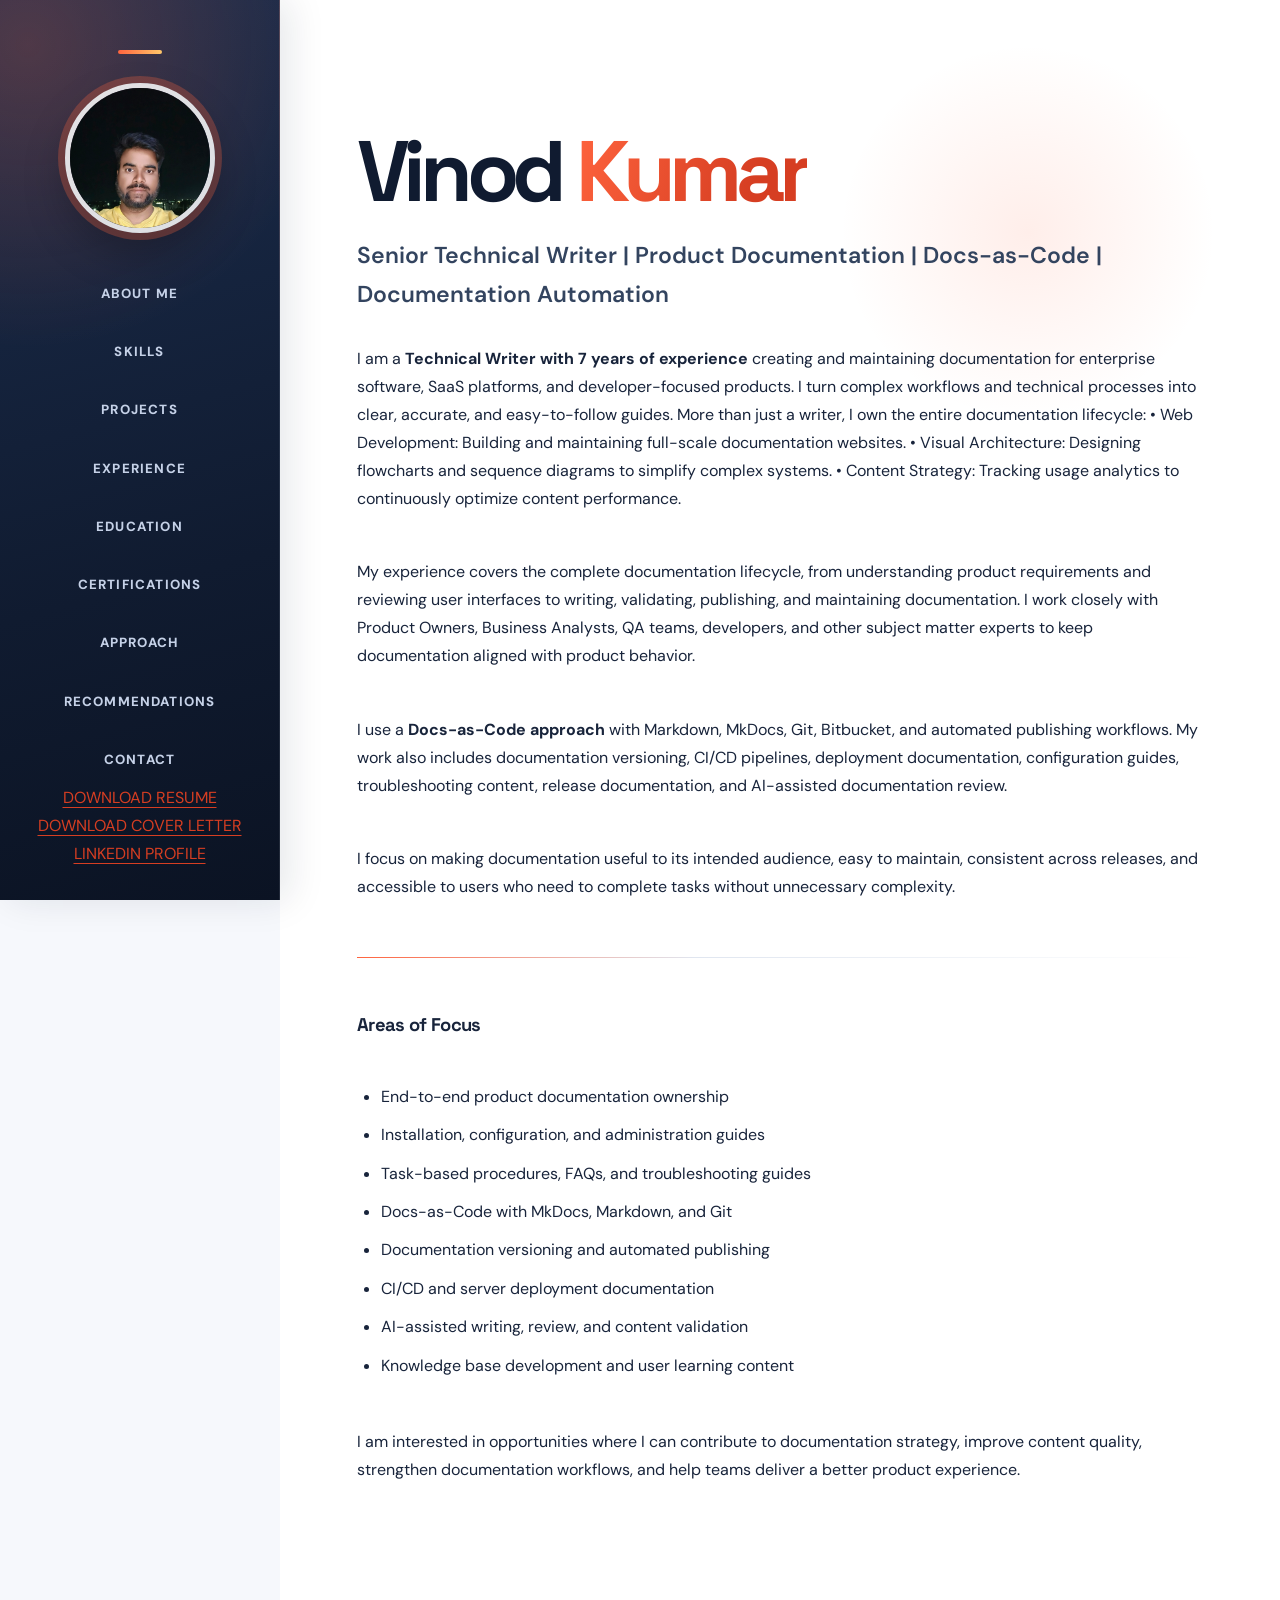
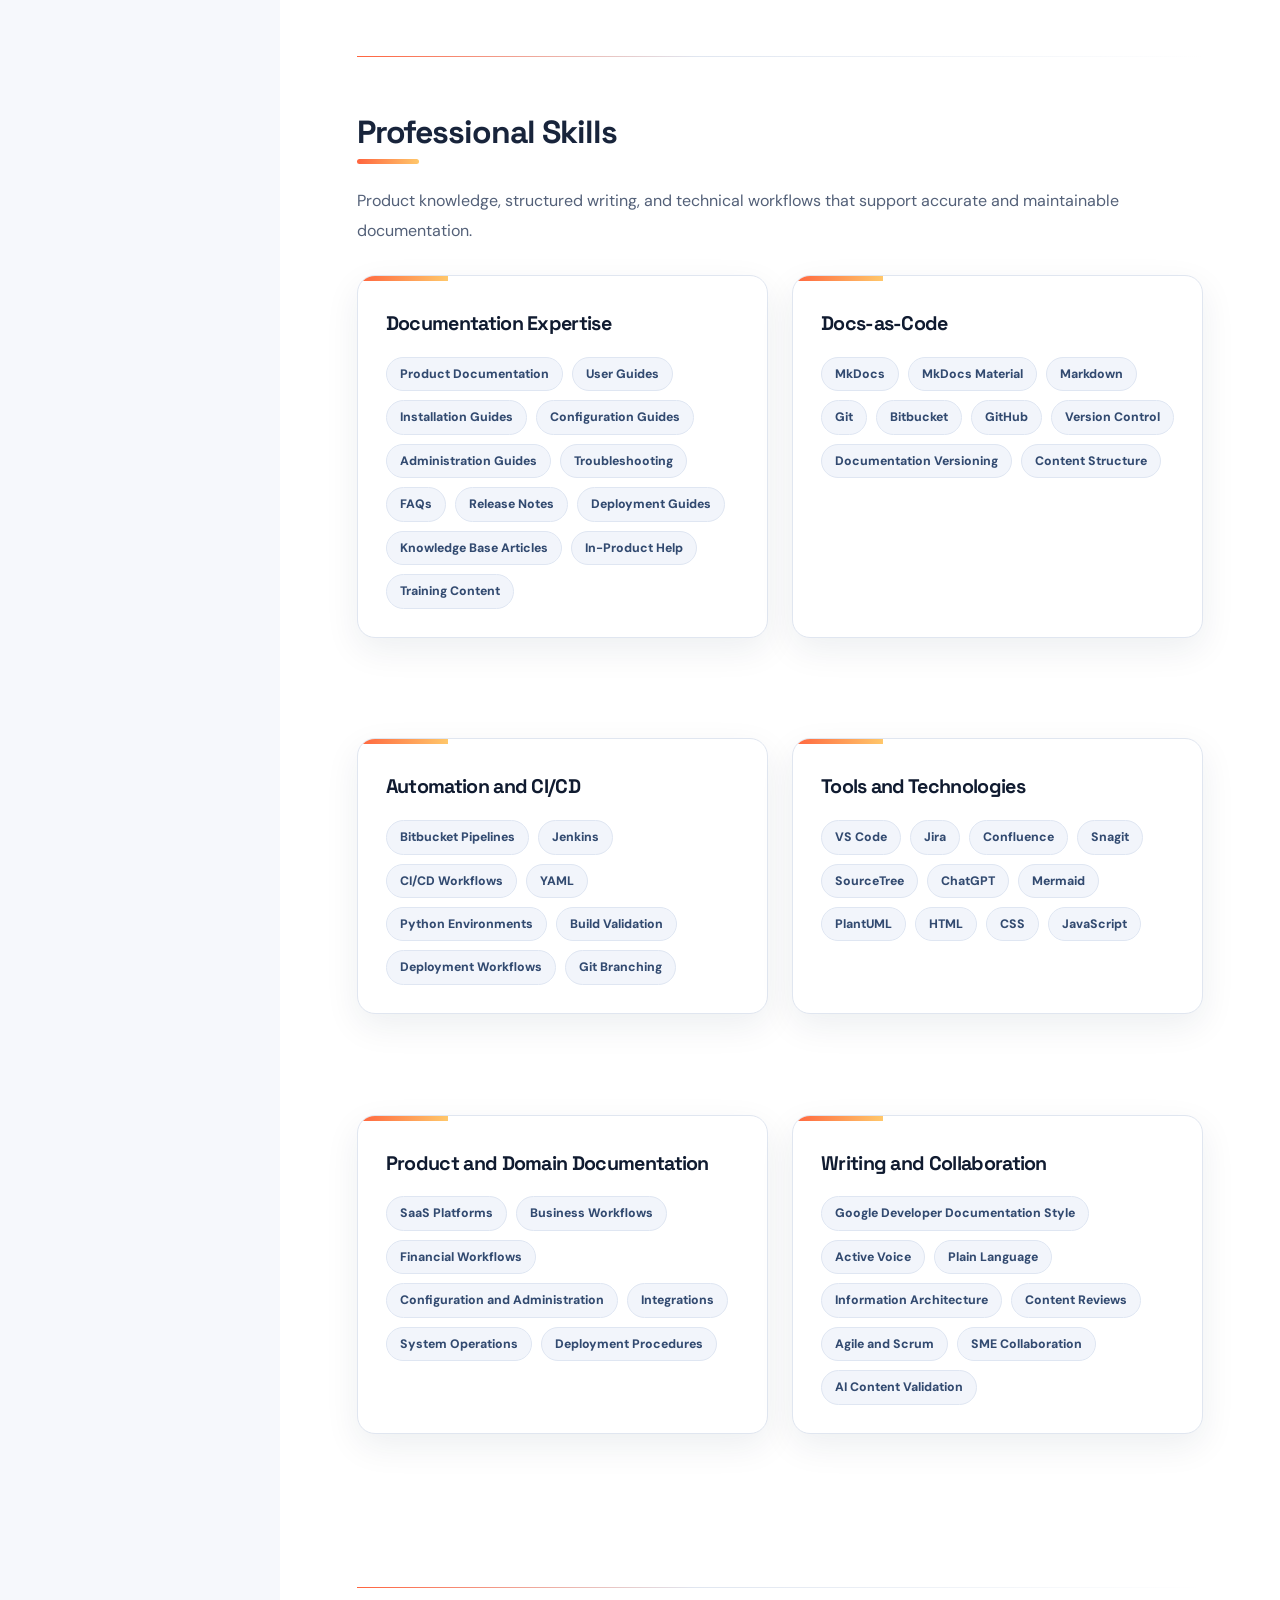
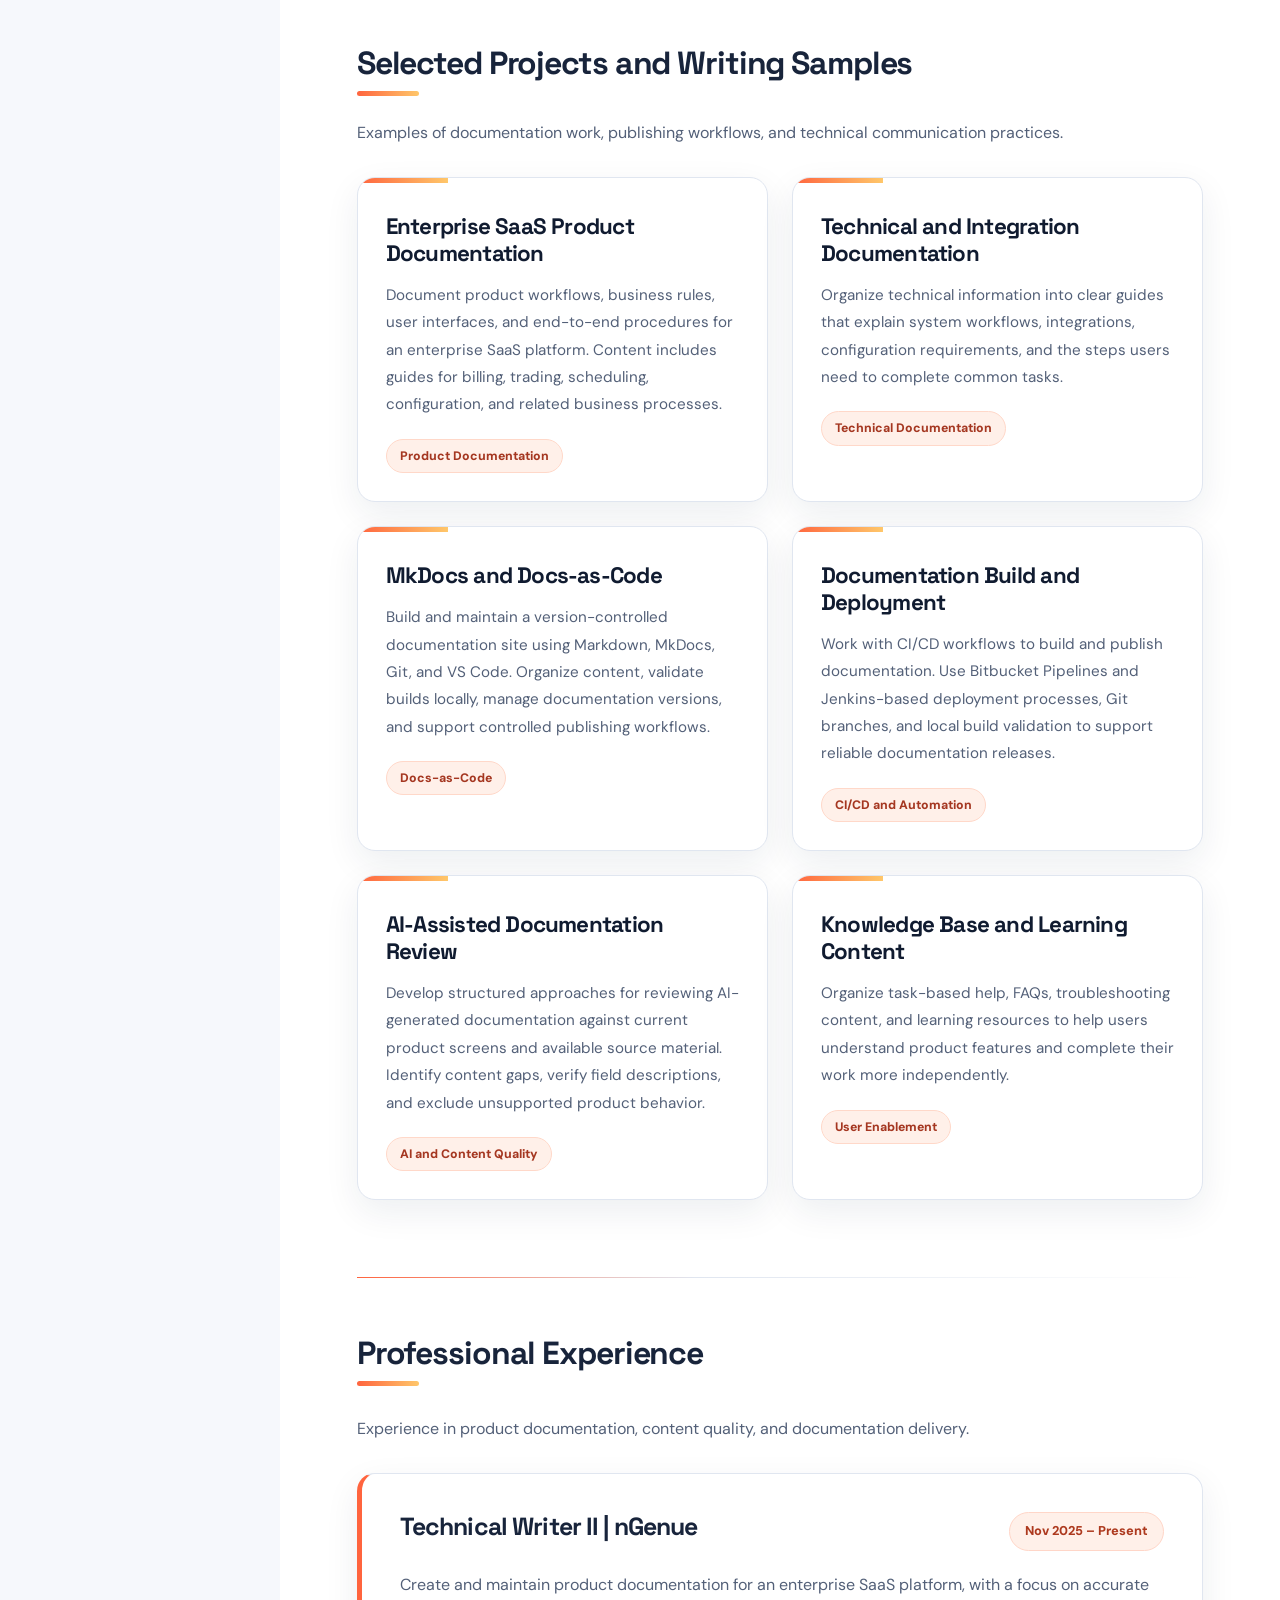
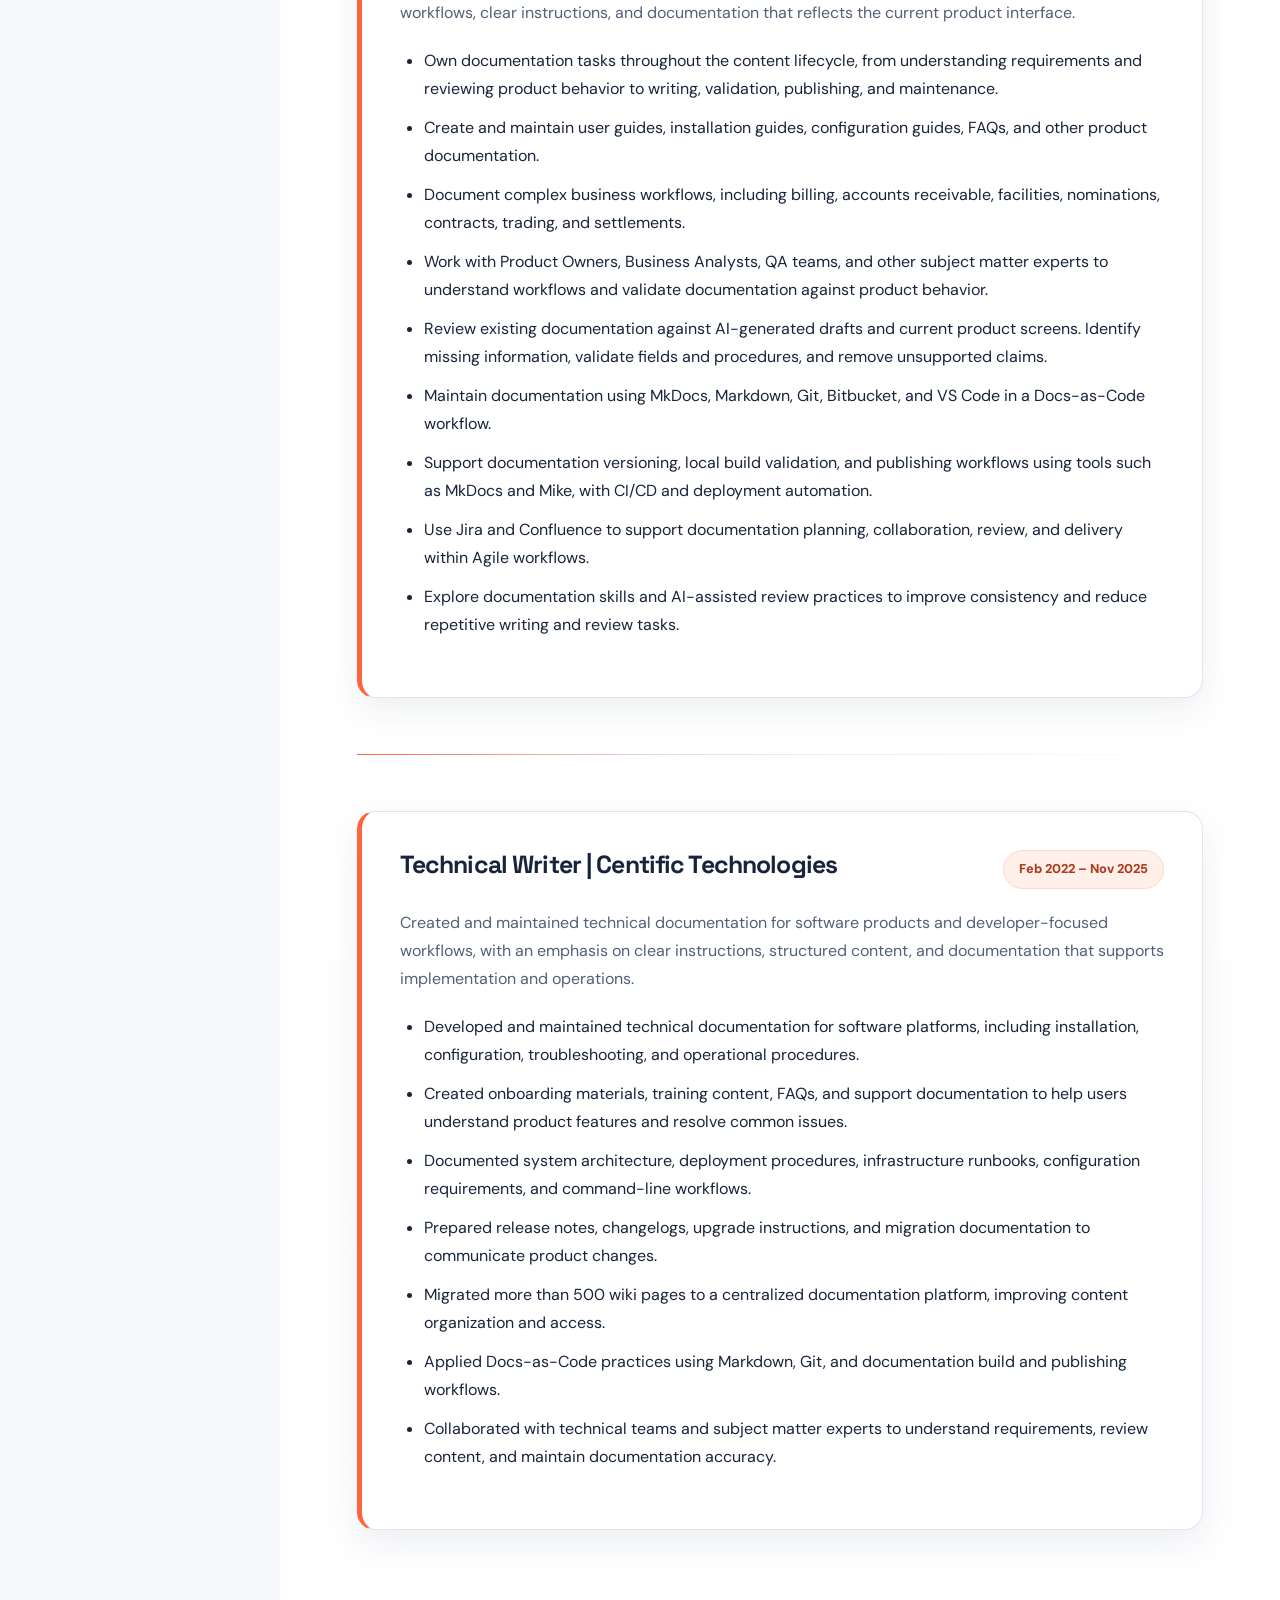
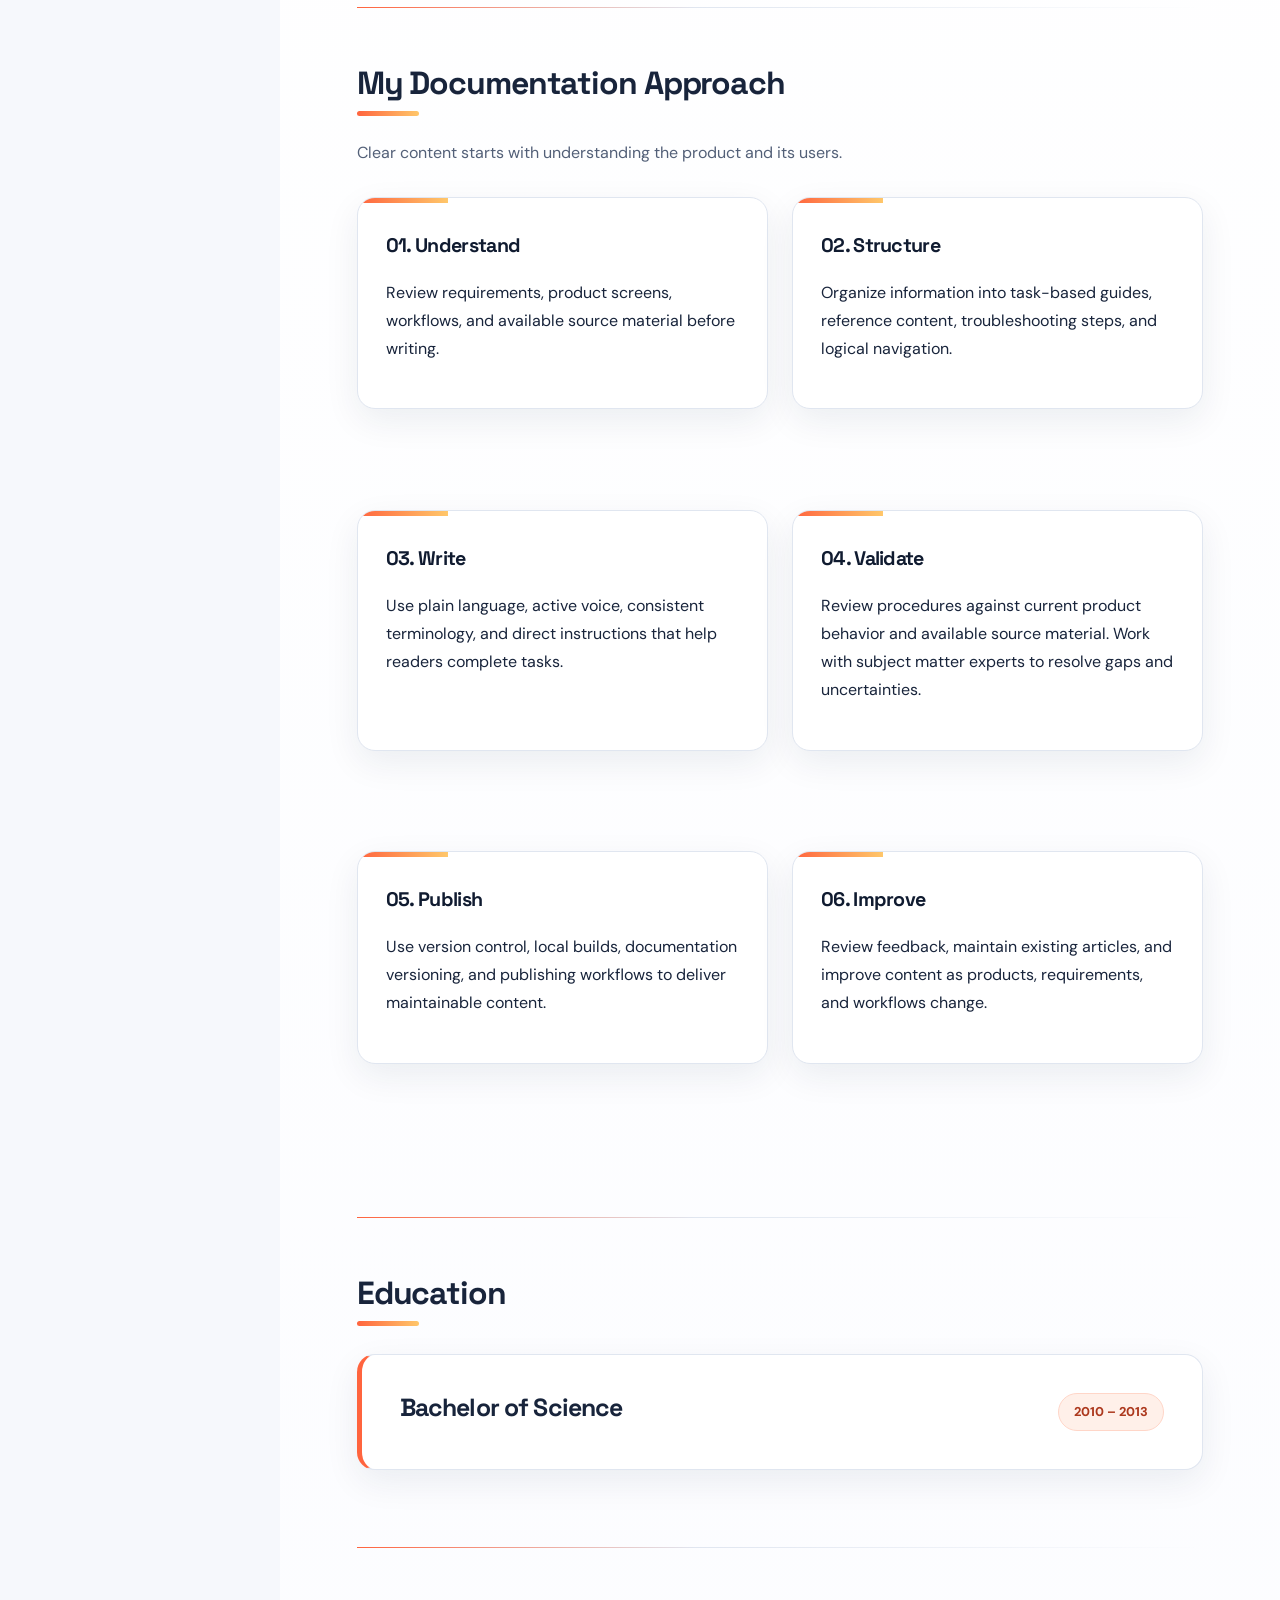
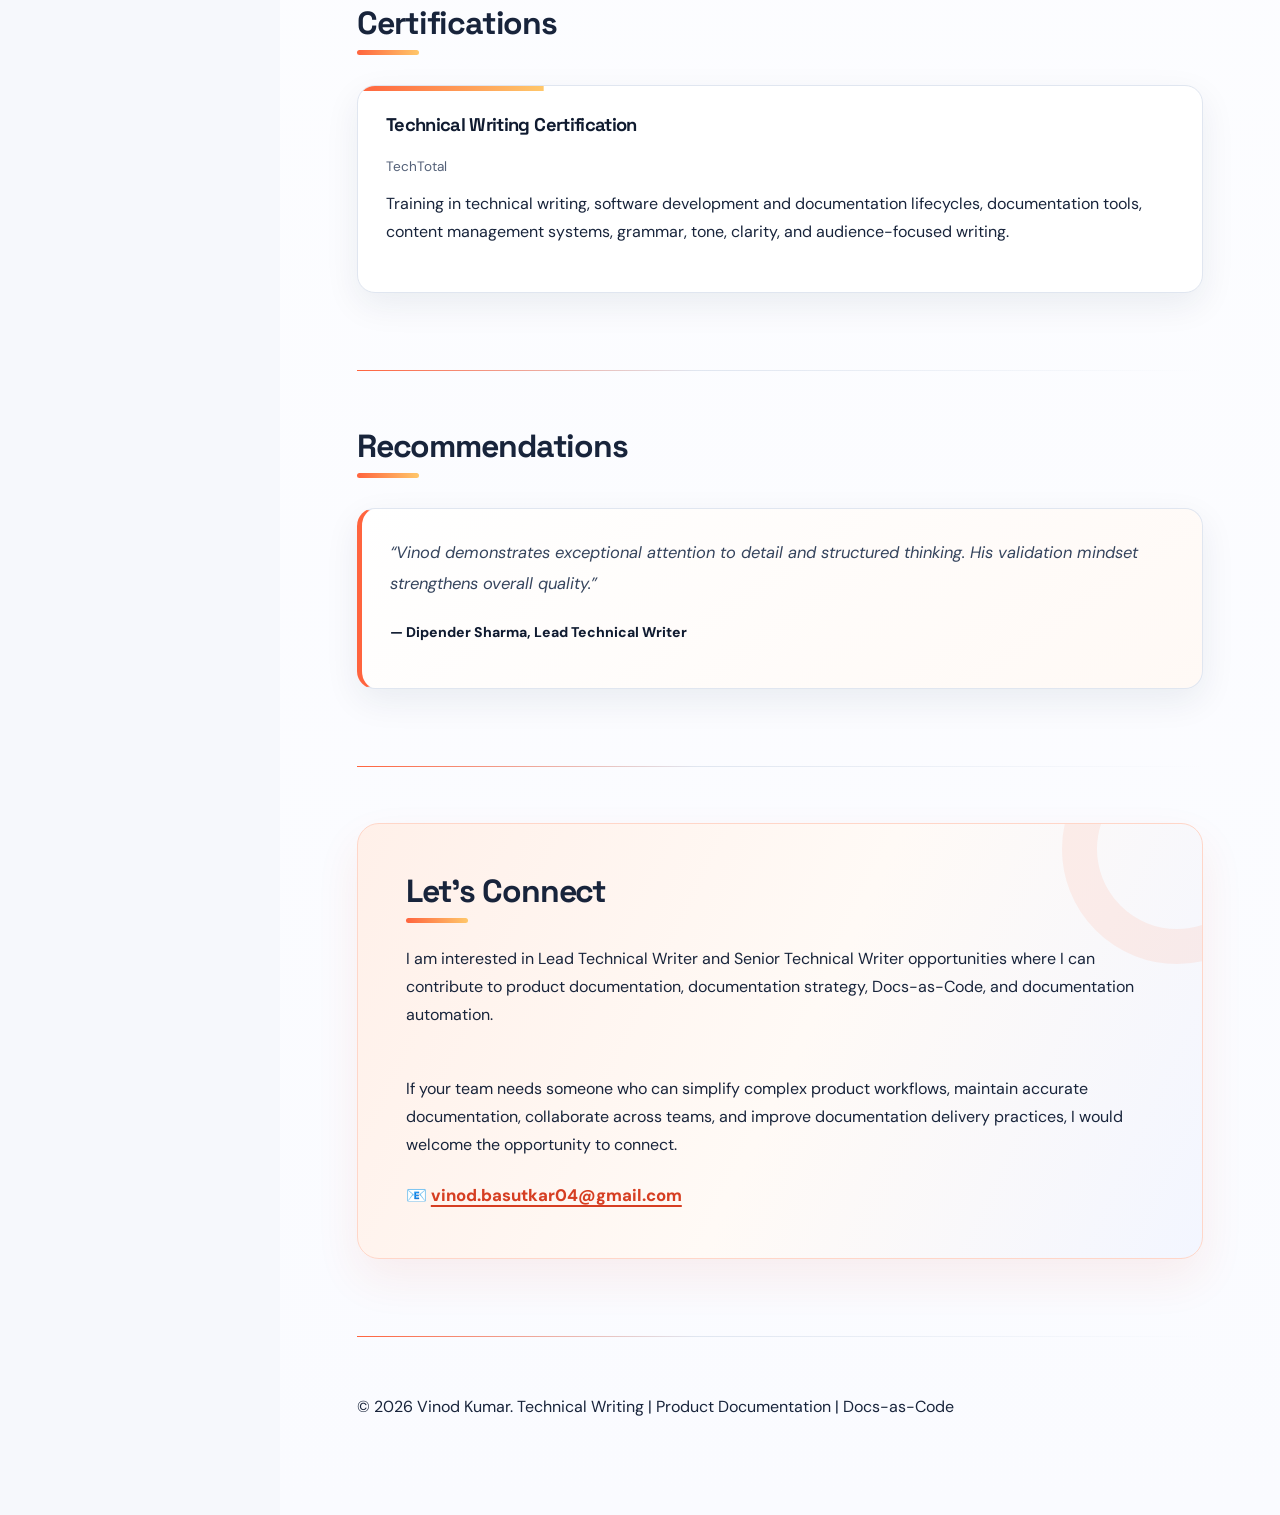
==== commit 5ec522ff: "Update index.html" ====
--- a/index.html
+++ b/index.html
@@ -71,11 +71,13 @@
       </p>
 
       <p>
-        I am a <strong>Technical Writer with 8 years of experience</strong>
-        creating and maintaining technical documentation for enterprise
-        software, SaaS platforms, and developer-focused products. I turn
-        complex product workflows and technical processes into clear,
-        accurate, and easy-to-follow documentation.
+        I am a <strong>Technical Writer with 7 years of experience</strong>
+        creating and maintaining documentation for enterprise software, SaaS platforms, and developer-focused products. 
+        I turn complex workflows and technical processes into clear, accurate, and easy-to-follow guides.
+        More than just a writer, I own the entire documentation lifecycle:
+        • Web Development: Building and maintaining full-scale documentation websites.
+        • Visual Architecture: Designing flowcharts and sequence diagrams to simplify complex systems.
+        • Content Strategy: Tracking usage analytics to continuously optimize content performance.
       </p>
 
       <br>
